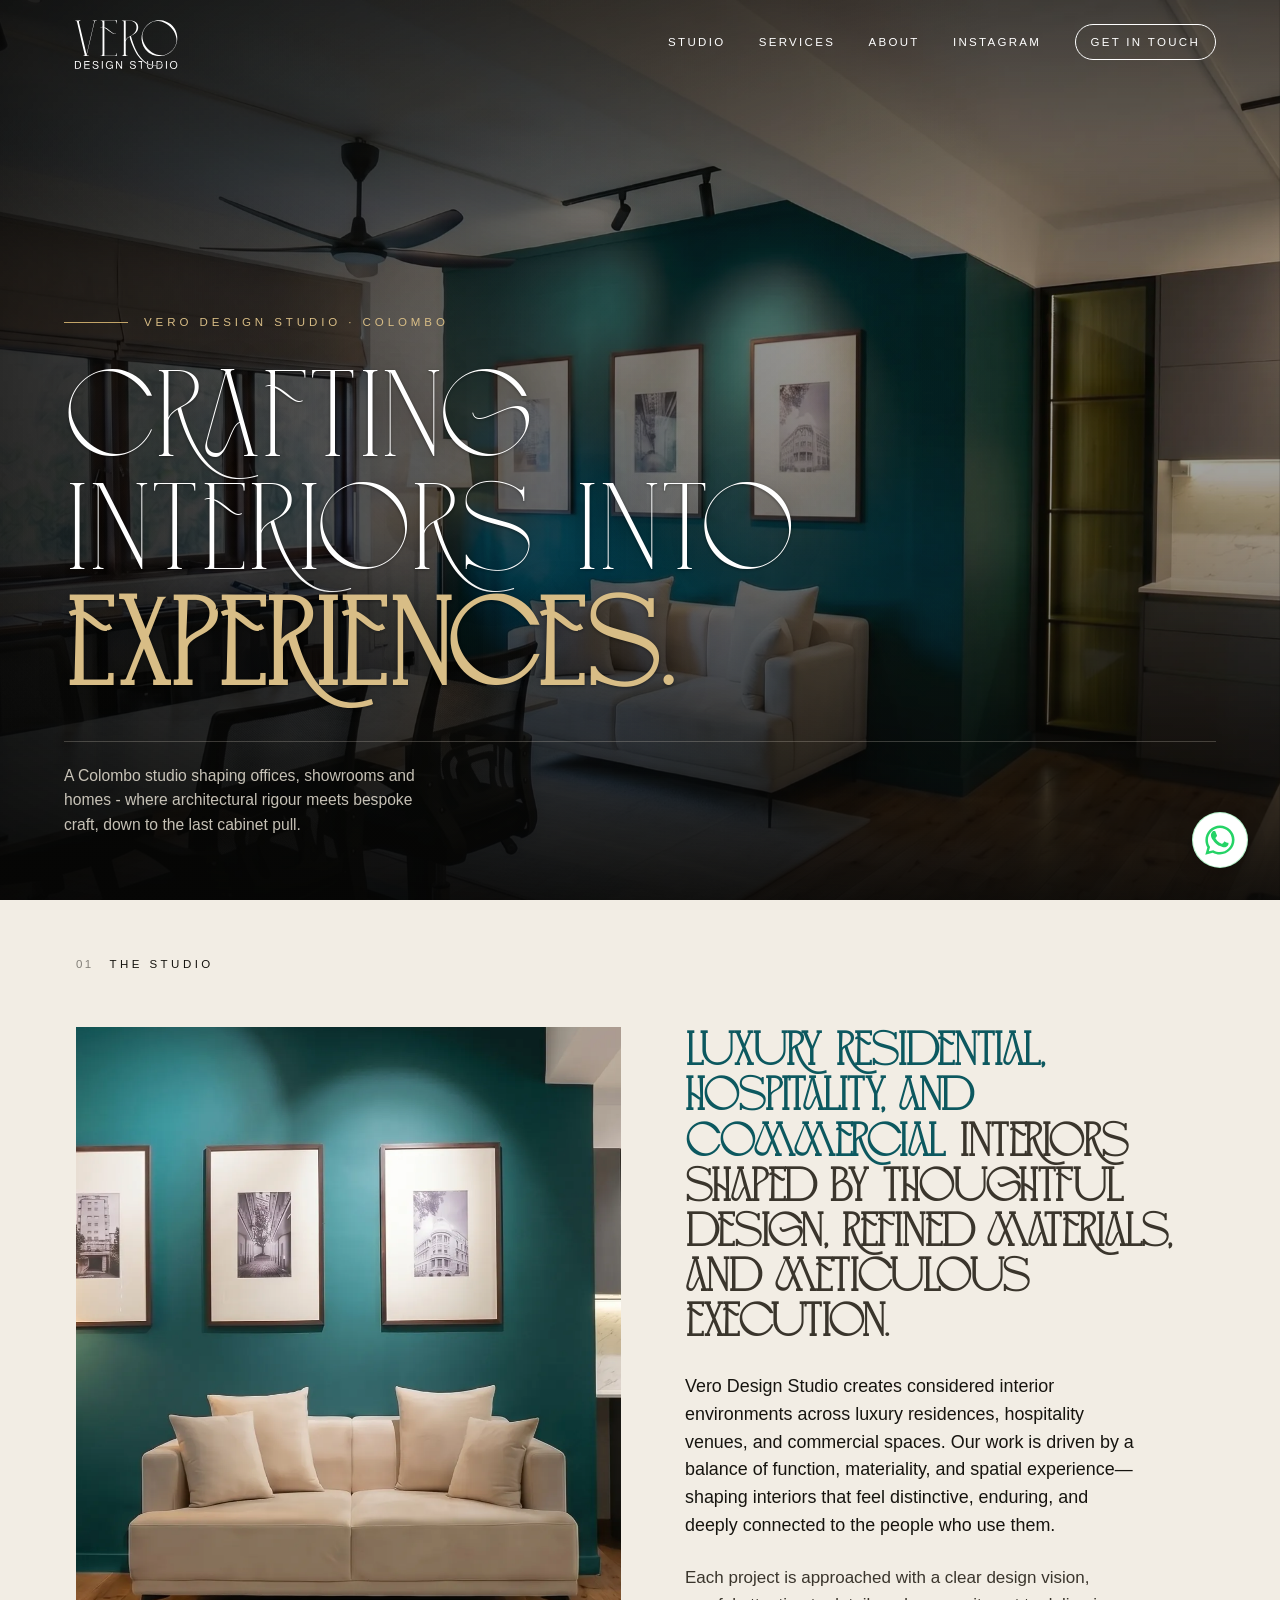
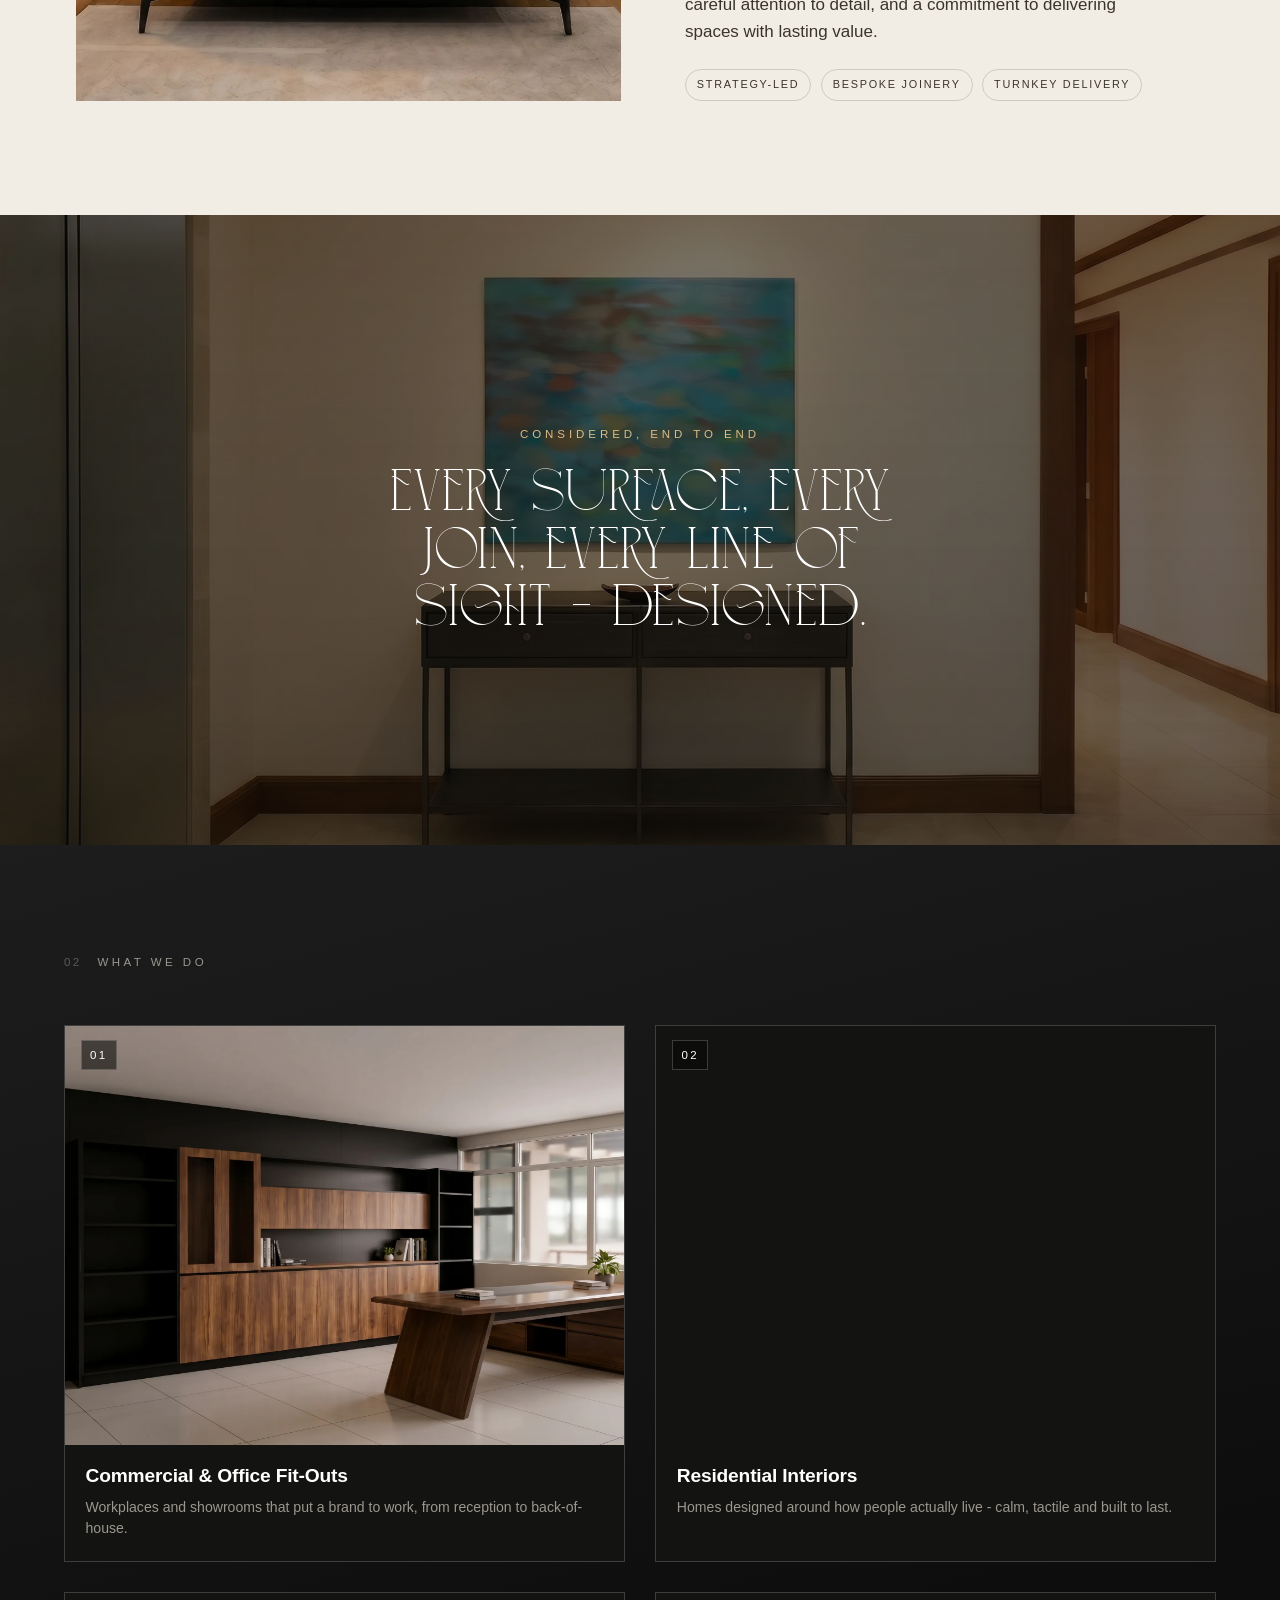
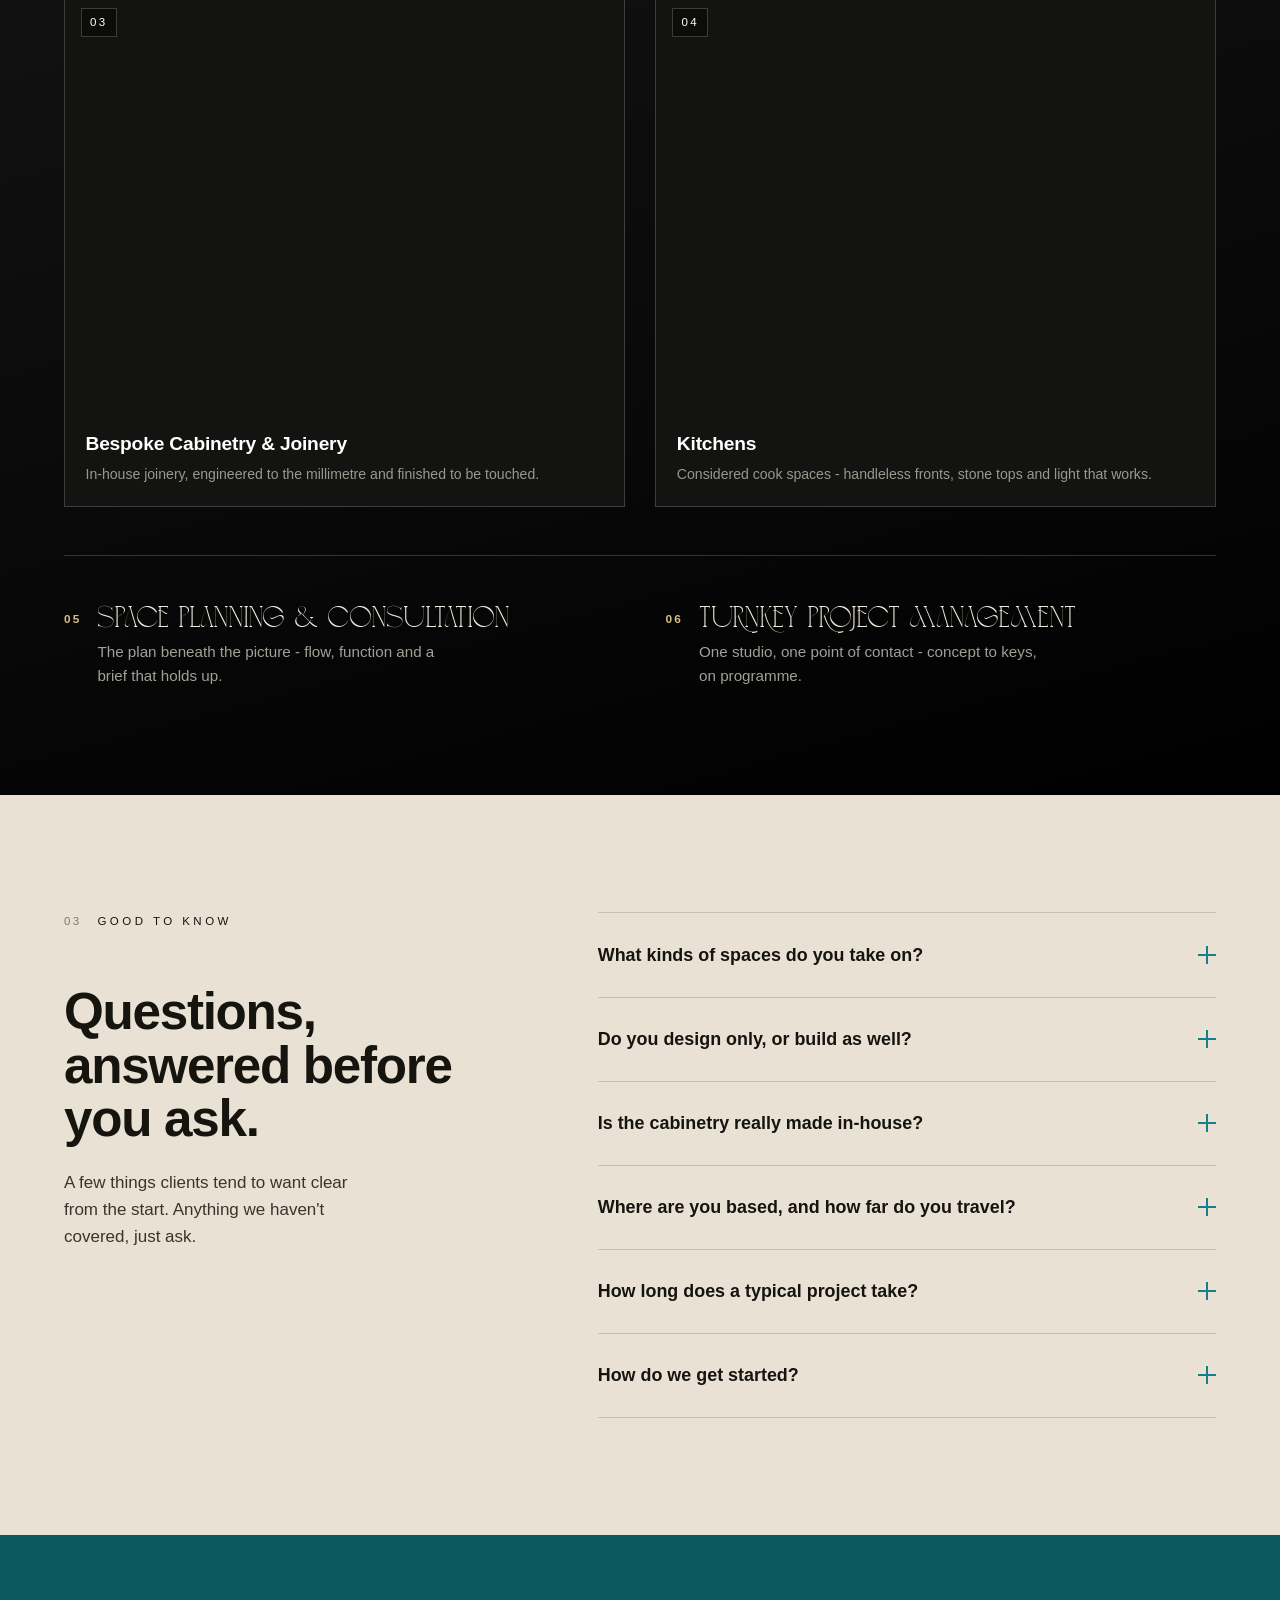
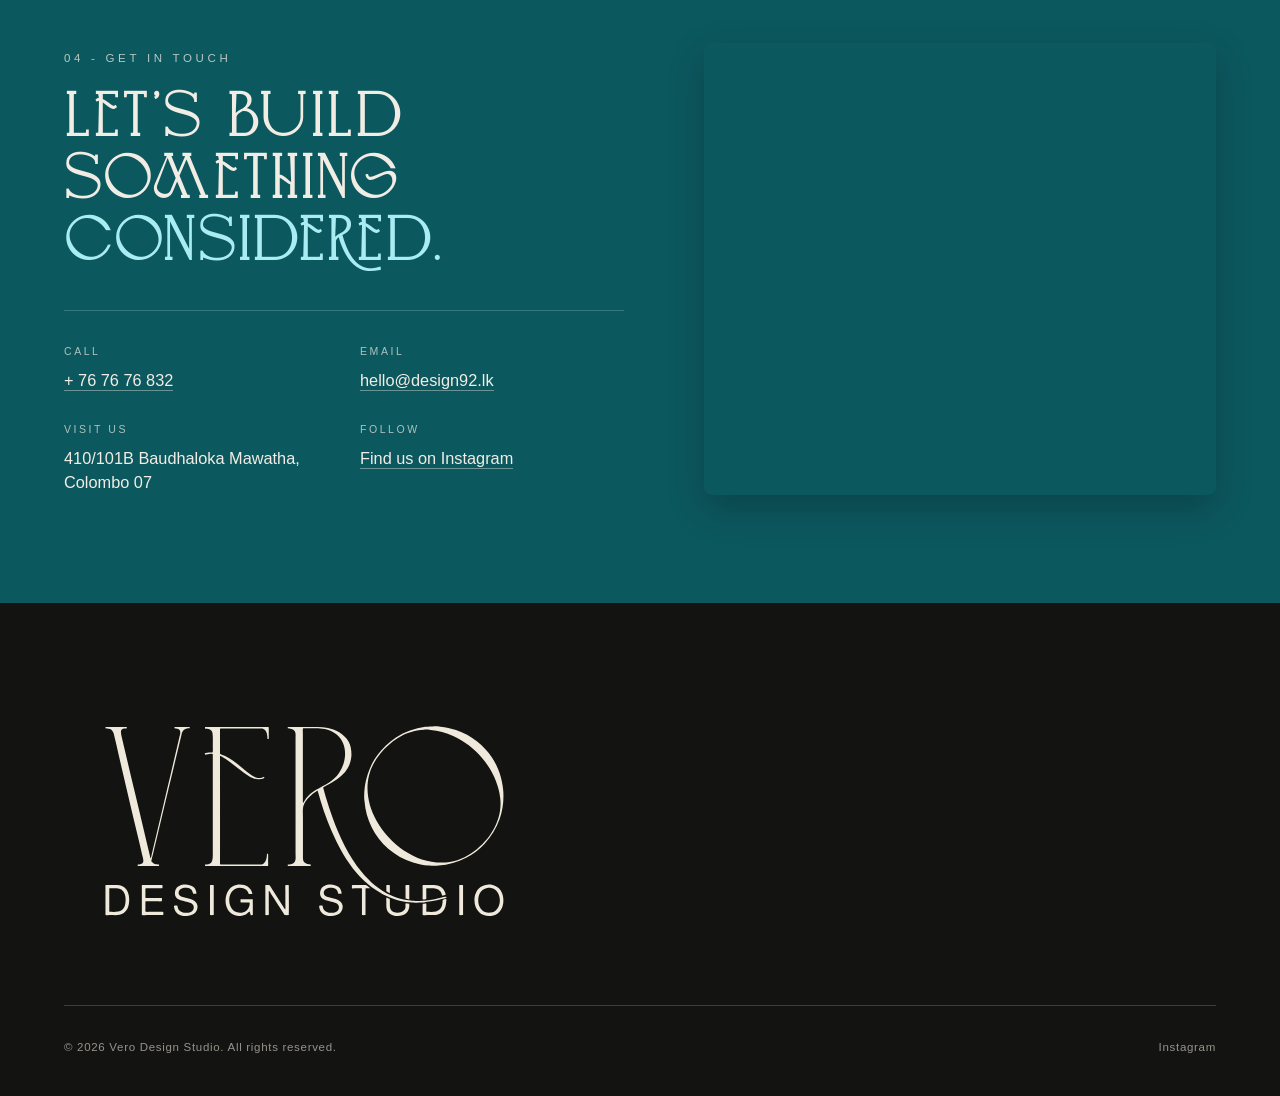
==== index.html @ 92e776d4 "meta title update" ====
<!DOCTYPE html>
<html lang="en">
<head>
<meta charset="UTF-8">
<meta name="viewport" content="width=device-width, initial-scale=1.0">
<title>VERO Design Studio - Interior Designers, Colombo</title>
<!--====================================Analytics tags============================================================= -->
<!-- Google tag (gtag.js) -->
<script async src="https://www.googletagmanager.com/gtag/js?id=G-ZH3P79ZSG1"></script>
<script>
  window.dataLayer = window.dataLayer || [];
  function gtag(){dataLayer.push(arguments);}
  gtag('js', new Date());

  gtag('config', 'G-ZH3P79ZSG1');
</script>
<!--MS Clarity-->
<script type="text/javascript">
    (function(c,l,a,r,i,t,y){
        c[a]=c[a]||function(){(c[a].q=c[a].q||[]).push(arguments)};
        t=l.createElement(r);t.async=1;t.src="https://www.clarity.ms/tag/"+i;
        y=l.getElementsByTagName(r)[0];y.parentNode.insertBefore(t,y);
    })(window, document, "clarity", "script", "x55ze39j1m");
</script>
<!--================================================Analytics tags end==================================================-->
<meta name="description" content="VERO Design Studio is a premium interior designer in colombo. Bespoke cabinetry, office fit-outs and turnkey interiors.">
<link rel="icon" type="image/svg+xml" href="favicon.svg">
<link rel="icon" type="image/png" sizes="32x32" href="favicon-32.png">
<link rel="apple-touch-icon" href="apple-touch-icon.png">
<link rel="preload" href="fonts/SimpleSerenitySerif.ttf" as="font" type="font/ttf" crossorigin>
<link rel="preload" href="fonts/SimpleSerenityScript.ttf" as="font" type="font/ttf" crossorigin>
<link rel="preload" href="assets/img/hero.webp?v=2" as="image" fetchpriority="high">
<link rel="stylesheet" href="styles.css?v=19">
</head>
<body>

<!-- ===================== NAV ===================== -->
<header class="nav" id="nav">
  <a class="nav__brand" href="#top" aria-label="VERO Design Studio">
    <span class="brand-logo"></span>
  </a>
  <nav class="nav__links">
    <a href="#philosophy">Studio</a>
    <a href="#services">Services</a>
    <a href="about.html">About</a>
    <a class="nav__inst" href="https://www.instagram.com/vero.projects/" target="_blank" rel="noopener">Instagram</a>
    <a class="nav__cta" href="#contact">Get in Touch</a>
  </nav>
  <button class="nav__menu-btn" id="menuBtn" aria-label="Open menu" aria-expanded="false" aria-controls="mobileMenu">
    <span class="nav__menu-bars"><span></span><span></span></span>
  </button>
</header>

<!-- ===================== MOBILE MENU ===================== -->
<div class="mobile-menu" id="mobileMenu" aria-hidden="true">
  <nav class="mobile-menu__links">
    <a href="#philosophy" data-mm=""><span class="i">01</span>Studio</a>
    <a href="#services" data-mm=""><span class="i">02</span>Services</a>
    <a href="about.html" data-mm=""><span class="i">03</span>About</a>
    <a href="#contact" data-mm=""><span class="i">04</span>Contact</a>
  </nav>
  <div class="mobile-menu__foot">
    <a class="mobile-menu__cta" href="#contact" data-mm="">Get in Touch <span aria-hidden="true">↗</span></a>
    <a class="mobile-menu__inst" href="https://www.instagram.com/vero.projects/" target="_blank" rel="noopener">Find us on Instagram</a>
  </div>
</div>

<!-- ===================== HERO ===================== -->
<section class="hero" id="top" data-screen-label="Hero">
  <div class="hero__media">
    <img fetchpriority="high" src="assets/img/hero.webp?v=2" alt="VERO designed commercial office with teal accent wall, lounge seating, meeting table and bespoke joinery" id="heroImg">
  </div>
  <div class="hero__overlay"></div>
  <div class="hero__inner">
    <div class="hero__eyebrow" data-reveal>
      <span class="line"></span>
      <span>Vero Design Studio · Colombo</span>
    </div>
    <h1 class="hero__title" data-reveal style="--d:.08s">Crafting interiors into <span class="accent" style="font-weight: 900; line-height: 1.1">experiences.</span></h1>
    <div class="hero__foot">
      <p data-reveal style="--d:.18s">A Colombo studio shaping offices, showrooms and homes - where architectural rigour meets bespoke craft, down to the last cabinet pull.</p>
      <div class="hero__cue" data-reveal style="--d:.28s">
        <span class="chev"></span>
        <span>Scroll to explore</span>
      </div>
    </div>
  </div>
</section>

<!-- ===================== PHILOSOPHY ===================== -->
<section class="section philosophy" id="philosophy" data-screen-label="Philosophy" style="padding: 55px 76px 114px">
  <div class="section-head" data-reveal>
    <span class="num">01</span>
    <span class="label">The Studio</span>
  </div>
  <div class="philosophy__grid">
    <div class="philosophy__media" data-reveal>
      <img loading="lazy" decoding="async" src="assets/img/lounge-teal.webp?v=2" alt="Teal accent lounge with framed art and bespoke cabinetry" data-parallax="0.12">
    </div>
    <div class="philosophy__text">
      <p class="philosophy__statement" data-reveal style="font-family: &quot;Serenity Serif&quot;; font-weight: 900; text-align: left; letter-spacing: -1.1px; line-height: 1.1; margin: 0 0 0.4rem">
        <span class="accent">Luxury residential, hospitality, and commercial</span> interiors shaped by thoughtful design, refined materials, and meticulous execution.
      </p>
      <p class="lead" data-reveal>Vero Design Studio creates considered interior environments across luxury residences, hospitality venues, and commercial spaces. Our work is driven by a balance of function, materiality, and spatial experience—shaping interiors that feel distinctive, enduring, and deeply connected to the people who use them.</p>
      <p data-reveal style="--d:.1s">Each project is approached with a clear design vision, careful attention to detail, and a commitment to delivering spaces with lasting value.</p>
      <div class="tags" data-reveal style="--d:.2s">
        <span>Strategy-led</span>
        <span>Bespoke joinery</span>
        <span>Turnkey delivery</span>
      </div>
    </div>
  </div>
</section>

<!-- ===================== INTERSTITIAL ===================== -->
<section class="interstitial" data-screen-label="Interstitial">
  <div class="interstitial__media">
    <img loading="lazy" decoding="async" src="assets/img/hallway-art.webp?v=2" alt="Refined hallway with console table and abstract teal artwork" data-parallax="0.18">
  </div>
  <div class="interstitial__inner">
    <span class="interstitial__kicker" data-reveal>Considered, end to end</span>
    <p class="big" data-reveal style="--d:.1s">Every surface, every join, every line of sight - designed.</p>
  </div>
</section>

<!-- ===================== SERVICES ===================== -->
<section class="services" id="services" data-screen-label="Services">
  <div class="section">
    <div class="section-head" data-reveal>
      <span class="num">02</span>
      <span class="label">What We Do</span>
    </div>
    <div class="services__grid" id="svcList">
      <a class="svc" data-reveal>
        <span class="svc__media"><img loading="lazy" decoding="async" src="assets/img/office-fitout.webp" alt="Bespoke walnut office fit-out with black accent wall, joinery and timber desk"><span class="svc__num">01</span></span>
        <span class="svc__body">
          <span class="svc__title">Commercial &amp; Office Fit-Outs</span>
          <span class="svc__desc">Workplaces and showrooms that put a brand to work, from reception to back-of-house.</span>
        </span>
      </a>
      <a class="svc" data-reveal style="--d:.06s">
        <span class="svc__media"><img loading="lazy" decoding="async" src="assets/img/hero-office.webp" alt="Residential interior designed by VERO"><span class="svc__num">02</span></span>
        <span class="svc__body">
          <span class="svc__title">Residential Interiors</span>
          <span class="svc__desc">Homes designed around how people actually live - calm, tactile and built to last.</span>
        </span>
      </a>
      <a class="svc" data-reveal style="--d:.12s">
        <span class="svc__media"><img loading="lazy" decoding="async" src="assets/img/joinery-shelving.webp" alt="Built-in shelving and space planning detail"><span class="svc__num">03</span></span>
        <span class="svc__body">
          <span class="svc__title">Bespoke Cabinetry &amp; Joinery</span>
          <span class="svc__desc">In-house joinery, engineered to the millimetre and finished to be touched.</span>
        </span>
      </a>
      <a class="svc" data-reveal>
        <span class="svc__media"><img loading="lazy" decoding="async" src="assets/img/kitchen-grey.webp" alt="Modern kitchen with waterfall island and warm lighting"><span class="svc__num">04</span></span>
        <span class="svc__body">
          <span class="svc__title">Kitchens</span>
          <span class="svc__desc">Considered cook spaces - handleless fronts, stone tops and light that works.</span>
        </span>
      </a>
    </div>
    <div class="services__more" data-reveal>
      <div class="svc-text">
        <span class="svc-text__num">05</span>
        <div class="svc-text__body">
          <span class="svc-text__title">Space Planning &amp; Consultation</span>
          <span class="svc-text__desc">The plan beneath the picture - flow, function and a brief that holds up.</span>
        </div>
      </div>
      <div class="svc-text">
        <span class="svc-text__num">06</span>
        <div class="svc-text__body">
          <span class="svc-text__title">Turnkey Project Management</span>
          <span class="svc-text__desc">One studio, one point of contact - concept to keys, on programme.</span>
        </div>
      </div>
    </div>
  </div>
</section>


<!-- ===================== FAQ ===================== -->
<section class="faq" id="faq" data-screen-label="FAQ">
  <div class="section">
    <div class="faq__grid">
      <div class="faq__head">
        <div class="section-head" data-reveal>
          <span class="num">03</span>
          <span class="label">Good to Know</span>
        </div>
        <h2 class="faq__title" data-reveal>Questions, answered before you ask.</h2>
        <p class="faq__intro" data-reveal style="--d:.1s">A few things clients tend to want clear from the start. Anything we haven't covered, just ask.</p>
      </div>
      <div class="faq__list" data-reveal style="--d:.1s">
        <details class="faq__item">
          <summary class="faq__q">What kinds of spaces do you take on?<span class="faq__icon" aria-hidden="true"></span></summary>
          <div class="faq__a"><p>Luxury residences, hospitality venues and commercial interiors - from full home fit-outs and apartments to offices, showrooms and restaurants. If it's a considered interior, we'd love to hear about it.</p></div>
        </details>
        <details class="faq__item">
          <summary class="faq__q">Do you design only, or build as well?<span class="faq__icon" aria-hidden="true"></span></summary>
          <div class="faq__a"><p>Both. We take projects from concept and space planning through to turnkey delivery on site - including bespoke joinery made in our own workshop - so the finished space matches the drawings exactly.</p></div>
        </details>
        <details class="faq__item">
          <summary class="faq__q">Is the cabinetry really made in-house?<span class="faq__icon" aria-hidden="true"></span></summary>
          <div class="faq__a"><p>Yes. Our cabinetry and built-in joinery are engineered and finished in-house, which lets us control quality to the millimetre and keep the detailing true to the design.</p></div>
        </details>
        <details class="faq__item">
          <summary class="faq__q">Where are you based, and how far do you travel?<span class="faq__icon" aria-hidden="true"></span></summary>
          <div class="faq__a"><p>We're based in Colombo and work on projects across Sri Lanka. For the right project we're happy to discuss work further afield - just ask.</p></div>
        </details>
        <details class="faq__item">
          <summary class="faq__q">How long does a typical project take?<span class="faq__icon" aria-hidden="true"></span></summary>
          <div class="faq__a"><p>It depends on scope, but most fit-outs run a few months from brief to handover. We'll give you a realistic programme up front and keep you updated at every stage.</p></div>
        </details>
        <details class="faq__item">
          <summary class="faq__q">How do we get started?<span class="faq__icon" aria-hidden="true"></span></summary>
          <div class="faq__a"><p>Reach out via the contact details below or message us on WhatsApp. We'll arrange an initial conversation to understand your space, your brief and how we can help.</p></div>
        </details>
      </div>
    </div>
  </div>
</section>

<!-- ===================== CONTACT ===================== -->
<section class="contact" id="contact" data-screen-label="Contact">
  <div class="section">
    <div class="contact__grid">
      <div class="contact__left">
        <span class="eyebrow" data-reveal>04 - Get in Touch</span>
        <h2 class="contact__title" data-reveal style="font-family: &quot;Serenity Serif&quot;; letter-spacing: 4.2px; line-height: 1.15">Let's build something <span class="accent">considered.</span></h2>
        <div class="contact__details" data-reveal style="--d:.1s">
          <div class="detail">
            <div class="k">Call</div>
            <div class="v"><a href="tel:+76767632">+ 76 76 76 832</a></div>
          </div>
          <div class="detail">
            <div class="k">Email</div>
            <div class="v"><a href="mailto:hello@design92.lk">hello@design92.lk</a></div>
          </div>
          <div class="detail">
            <div class="k">Visit Us</div>
            <div class="v">410/101B Baudhaloka Mawatha,<br>Colombo 07</div>
          </div>
          <div class="detail">
            <div class="k">Follow</div>
            <div class="v"><a href="https://www.instagram.com/vero.projects/" target="_blank" rel="noopener">Find us on Instagram</a></div>
          </div>
        </div>
      </div>
      <div class="contact__map" data-reveal style="--d:.15s">
        <iframe title="Vero Design Studio location on Google Maps" src="https://www.google.com/maps/embed?pb=!1m18!1m12!1m3!1d3960.891600469288!2d79.8759633!3d6.903564800000001!2m3!1f0!2f0!3f0!3m2!1i1024!2i768!4f13.1!3m3!1m2!1s0x3ae25bfbf1e2e7bf%3A0x87864e59ec0806f4!2sVero%20Design%20Studio!5e0!3m2!1sen!2slk!4v1780853585169!5m2!1sen!2slk" loading="lazy" allowfullscreen referrerpolicy="no-referrer-when-downgrade"></iframe>
      </div>
    </div>
  </div>
</section>

<!-- ===================== FOOTER ===================== -->
<footer class="footer" data-screen-label="Footer">
  <div class="footer__inner">
    <div class="footer__top">
      <div class="footer__brand">
        <span class="brand-logo" role="img" aria-label="VERO Design Studio"></span>
      </div>
    </div>
    <div class="footer__bottom">
      <span>&copy; 2026 Vero Design Studio. All rights reserved.</span>
      <div class="footer__links">
        <a href="https://www.instagram.com/vero.projects/" target="_blank" rel="noopener">Instagram</a>
      </div>
    </div>
  </div>
</footer>

<!-- WhatsApp contact bubble -->
<a class="wa-bubble" href="https://wa.me/94767676832" target="_blank" rel="noopener" aria-label="Chat with us on WhatsApp">
  <svg viewBox="0 0 32 32" width="30" height="30" aria-hidden="true" fill="currentColor"><path d="M16 .4C7.4.4.4 7.4.4 16c0 2.8.7 5.5 2.1 7.9L.3 31.6l7.9-2.1c2.3 1.3 4.9 1.9 7.6 1.9h.1c8.6 0 15.6-7 15.6-15.6C31.6 7.4 24.6.4 16 .4zm0 28.5c-2.4 0-4.7-.6-6.7-1.8l-.5-.3-4.7 1.2 1.3-4.6-.3-.5c-1.3-2.1-2-4.5-2-7C3.3 9 9 3.3 16 3.3S28.7 9 28.7 16 23 28.9 16 28.9zm8.5-9.6c-.5-.2-2.8-1.4-3.2-1.5-.4-.2-.8-.2-1.1.2-.3.5-1.2 1.5-1.5 1.8-.3.3-.6.3-1 .1-.5-.2-2-.7-3.8-2.3-1.4-1.2-2.3-2.8-2.6-3.3-.3-.5 0-.7.2-1 .2-.2.5-.6.7-.8.2-.3.3-.5.5-.8.2-.3.1-.6 0-.8-.1-.2-1.1-2.6-1.5-3.6-.4-.9-.8-.8-1.1-.8h-1c-.3 0-.8.1-1.2.6-.4.5-1.6 1.5-1.6 3.8s1.6 4.4 1.9 4.7c.2.3 3.2 4.9 7.8 6.9 1.1.5 1.9.8 2.6 1 1.1.3 2.1.3 2.9.2.9-.1 2.8-1.1 3.2-2.3.4-1.1.4-2.1.3-2.3-.1-.2-.4-.3-.9-.5z"/></svg>
</a>
<script src="script.js?v=2"></script>
</body>
</html>
---- styles.css ----
/* ============================================================
   VERO DESIGN STUDIO — styles
   ============================================================ */

@font-face {
  font-family: 'Serenity Serif';
  src: url('fonts/SimpleSerenitySerif.ttf') format('truetype');
  font-weight: 400;
  font-display: block;
}
@font-face {
  font-family: 'Serenity Script';
  src: url('fonts/SimpleSerenityScript.ttf') format('truetype');
  font-weight: 400;
  font-display: block;
}

:root {
  --canvas: #f2ede4;
  --canvas-2: #e8e1d4;
  --ink: #16140f;
  --ink-soft: #3a352c;
  --charcoal: #131311;
  --teal: #0c585f;
  --teal-deep: #0a464c;
  --teal-bright: #15808b;
  --cream: #efe9dc;
  --black: #0c0c0b;
  --black-2: #131311;
  --brass: #c2a468;
  --brass-soft: #d8bd86;
  --line: rgba(22, 20, 15, 0.16);
  --line-light: rgba(255, 255, 255, 0.18);

  --display: 'Serenity Serif', 'Times New Roman', serif;
  --script: 'Serenity Script', cursive;
  --sans: 'Helvetica Neue', Helvetica, Arial, sans-serif;

  --pad-x: clamp(1.5rem, 5vw, 6rem);
  --maxw: 1680px;
  --ease: cubic-bezier(0.22, 1, 0.36, 1);
}

* { margin: 0; padding: 0; box-sizing: border-box; }

html { scroll-behavior: smooth; -webkit-font-smoothing: antialiased; }

body {
  font-family: var(--sans);
  background: var(--canvas);
  color: var(--ink);
  font-size: 17px;
  line-height: 1.6;
  overflow-x: hidden;
}

img { display: block; max-width: 100%; }

/* ---------- Shared type helpers ---------- */
.eyebrow {
  font-family: var(--sans);
  font-size: 0.72rem;
  letter-spacing: 0.32em;
  text-transform: uppercase;
  font-weight: 500;
}
.script-accent {
  font-family: var(--script);
  text-transform: none;
  letter-spacing: 0;
}
.display {
  font-family: var(--display);
  font-weight: 400;
  line-height: 0.95;
  letter-spacing: 0.01em;
}

/* ============================================================
   NAV
   ============================================================ */
.nav {
  position: fixed;
  top: 0; left: 0; right: 0;
  z-index: 100;
  display: flex;
  align-items: center;
  justify-content: space-between;
  padding: clamp(0.275rem, 0.5vw, 0.45rem) var(--pad-x);
  color: #fff;
  transition: background 0.45s var(--ease), color 0.45s var(--ease), padding 0.45s var(--ease), backdrop-filter 0.45s var(--ease), box-shadow 0.45s var(--ease);
}
.nav.scrolled {
  background: rgba(242, 237, 228, 0.72);
  -webkit-backdrop-filter: blur(16px) saturate(120%);
  backdrop-filter: blur(16px) saturate(120%);
  color: var(--ink);
  padding-top: 0.25rem;
  padding-bottom: 0.25rem;
  border-bottom: 1px solid var(--line);
  box-shadow: 0 8px 30px rgba(12, 12, 11, 0.06);
}
.nav__brand {
  display: flex;
  flex-direction: column;
  line-height: 1;
  text-decoration: none;
  color: inherit;
}
/* image logo — masked so it takes the surrounding text colour (white over hero, ink when scrolled, cream in footer) */
.brand-logo {
  display: block;
  background-color: currentColor;
  -webkit-mask: url("assets/vero-logo.svg") center / contain no-repeat;
          mask: url("assets/vero-logo.svg") center / contain no-repeat;
}
.nav__brand .brand-logo {
  height: clamp(55px, 5.8vw, 71.5px);
  aspect-ratio: 1474 / 848;
}
.footer__brand .brand-logo {
  width: clamp(240px, 40vw, 480px);
  aspect-ratio: 1474 / 848;
}
.nav__brand .mark {
  font-family: var(--display);
  font-size: clamp(1.5rem, 2.4vw, 2.1rem);
  letter-spacing: 0.14em;
}
.nav__brand .sub {
  font-family: var(--sans);
  font-size: 0.6rem;
  letter-spacing: 0.2em;
  text-transform: uppercase;
  margin-top: 0.42em;
  opacity: 0.85;
  text-align: justify;
  text-align-last: justify;
}
.nav__links {
  display: flex;
  align-items: center;
  gap: clamp(1.4rem, 2.6vw, 2.8rem);
}
.nav__links a {
  color: inherit;
  text-decoration: none;
  font-size: 0.72rem;
  letter-spacing: 0.2em;
  text-transform: uppercase;
  position: relative;
  padding: 0.3em 0;
}
.nav__links a:not(.nav__cta)::after {
  content: '';
  position: absolute;
  left: 0; bottom: 0;
  width: 100%; height: 1px;
  background: currentColor;
  transform: scaleX(0);
  transform-origin: left;
  transition: transform 0.4s var(--ease);
}
.nav__links a:not(.nav__cta):hover::after { transform: scaleX(1); }
.nav__cta {
  border: 1px solid currentColor;
  padding: 0.7em 1.3em !important;
  border-radius: 999px;
  transition: background 0.4s var(--ease), color 0.4s var(--ease);
}
.nav.scrolled .nav__cta:hover { background: var(--ink); color: var(--canvas); }
.nav:not(.scrolled) .nav__cta:hover { background: #fff; color: var(--ink); }
.nav__menu-btn {
  display: none;
  position: relative;
  width: 46px;
  height: 46px;
  margin: -6px -8px -6px 0;
  background: none;
  border: 0;
  cursor: pointer;
  color: inherit;
  align-items: center;
  justify-content: center;
}
.nav__menu-bars {
  position: relative;
  display: block;
  width: 26px;
  height: 14px;
}
.nav__menu-bars span {
  position: absolute;
  left: 0;
  width: 100%;
  height: 1.5px;
  background: currentColor;
  transition: transform 0.4s var(--ease), opacity 0.3s var(--ease);
}
.nav__menu-bars span:nth-child(1) { top: 0; }
.nav__menu-bars span:nth-child(2) { bottom: 0; }
body.menu-open .nav__menu-bars span:nth-child(1) { transform: translateY(6.25px) rotate(45deg); }
body.menu-open .nav__menu-bars span:nth-child(2) { transform: translateY(-6.25px) rotate(-45deg); }

/* ============================================================
   MOBILE MENU
   ============================================================ */
.mobile-menu {
  position: fixed;
  inset: 0;
  z-index: 95;
  background: var(--black);
  color: var(--cream);
  display: flex;
  flex-direction: column;
  justify-content: center;
  padding: clamp(5rem, 16vh, 8rem) var(--pad-x) clamp(2rem, 6vh, 4rem);
  opacity: 0;
  visibility: hidden;
  transform: translateY(-12px);
  transition: opacity 0.5s var(--ease), transform 0.5s var(--ease), visibility 0s linear 0.5s;
}
body.menu-open .mobile-menu {
  opacity: 1;
  visibility: visible;
  transform: none;
  transition: opacity 0.55s var(--ease), transform 0.55s var(--ease);
}
.mobile-menu__links {
  display: flex;
  flex-direction: column;
}
.mobile-menu__links a {
  display: flex;
  align-items: baseline;
  gap: 1rem;
  padding: 0.55em 0;
  text-decoration: none;
  color: #fff;
  font-family: var(--display);
  font-size: clamp(2.4rem, 12vw, 3.6rem);
  line-height: 1.05;
  letter-spacing: 0.01em;
  border-bottom: 1px solid rgba(239,233,220,0.12);
  opacity: 0;
  transform: translateY(18px);
}
body.menu-open .mobile-menu__links a {
  animation: mmIn 0.6s var(--ease) forwards;
}
body.menu-open .mobile-menu__links a:nth-child(1) { animation-delay: 0.10s; }
body.menu-open .mobile-menu__links a:nth-child(2) { animation-delay: 0.17s; }
body.menu-open .mobile-menu__links a:nth-child(3) { animation-delay: 0.24s; }
body.menu-open .mobile-menu__links a:nth-child(4) { animation-delay: 0.31s; }
@keyframes mmIn {
  to { opacity: 1; transform: none; }
}
.mobile-menu__links a .i {
  font-family: var(--sans);
  font-size: 0.72rem;
  letter-spacing: 0.2em;
  color: var(--brass-soft);
  font-weight: 600;
}
.mobile-menu__foot {
  margin-top: clamp(2.4rem, 6vh, 4rem);
  display: flex;
  flex-direction: column;
  gap: 1.4rem;
  opacity: 0;
  transform: translateY(18px);
}
body.menu-open .mobile-menu__foot {
  animation: mmIn 0.6s var(--ease) 0.38s forwards;
}
.mobile-menu__cta {
  display: inline-flex;
  align-items: center;
  justify-content: center;
  gap: 0.6rem;
  text-decoration: none;
  color: var(--black);
  background: var(--brass-soft);
  font-size: 0.78rem;
  letter-spacing: 0.22em;
  text-transform: uppercase;
  padding: 1.15em 1.4em;
  border-radius: 999px;
  font-weight: 600;
}
.mobile-menu__inst {
  color: rgba(239,233,220,0.7);
  text-decoration: none;
  font-size: 0.74rem;
  letter-spacing: 0.18em;
  text-transform: uppercase;
  text-align: center;
}

/* ============================================================
   HERO
   ============================================================ */
.hero {
  position: relative;
  min-height: 100svh;
  display: flex;
  align-items: flex-end;
  overflow: hidden;
  background: var(--black);
}
.hero__media {
  position: absolute;
  inset: 0;
  z-index: 0;
  overflow: hidden;
}
.hero__media img {
  width: 100%;
  height: 116%;
  object-fit: cover;
  object-position: center 58%;
  will-change: transform;
  transform: scale(1.06);
  animation: heroZoom 16s ease-out forwards;
}
@keyframes heroZoom {
  from { transform: scale(1.16); }
  to { transform: scale(1.0); }
}
.hero__overlay {
  position: absolute;
  inset: 0;
  z-index: 1;
  pointer-events: none;
  background:
    linear-gradient(180deg, rgba(8,8,7,0.62) 0%, rgba(8,8,7,0.30) 30%, rgba(8,8,7,0.40) 60%, rgba(6,6,5,0.92) 100%),
    linear-gradient(90deg, rgba(6,6,5,0.78) 0%, rgba(6,6,5,0.32) 46%, rgba(6,6,5,0) 78%);
}
.hero__inner {
  position: relative;
  z-index: 2;
  width: 100%;
  max-width: var(--maxw);
  margin: 0 auto;
  padding: 0 var(--pad-x) clamp(3rem, 7vh, 6rem);
  color: var(--cream);
  text-align: left;
}
.hero__eyebrow {
  display: flex;
  align-items: center;
  justify-content: flex-start;
  gap: 1rem;
  margin-bottom: clamp(1.4rem, 3vh, 2.2rem);
  font-size: 0.72rem;
  letter-spacing: 0.34em;
  text-transform: uppercase;
  color: var(--brass-soft);
}
.hero__eyebrow .line {
  width: clamp(36px, 5vw, 76px);
  height: 1px;
  background: var(--brass);
}
.hero__title {
  font-family: var(--display);
  font-weight: 400;
  font-size: clamp(3.3rem, 8.4vw, 8.4rem);
  line-height: 1.06;
  letter-spacing: 0.005em;
  max-width: 16ch;
  margin-left: 0;
  text-wrap: balance;
  color: #fff;
  text-shadow: 0 2px 30px rgba(4,4,3,0.5), 0 1px 3px rgba(4,4,3,0.4);
}
.hero__title .accent { color: var(--brass-soft); }
.hero__foot {
  display: flex;
  flex-wrap: wrap;
  align-items: flex-end;
  justify-content: space-between;
  gap: 1.5rem;
  margin-top: clamp(2rem, 4vh, 3.4rem);
  border-top: 1px solid rgba(239,233,220,0.22);
  padding-top: 1.4rem;
}
.hero__foot p {
  max-width: 42ch;
  margin-left: 0;
  font-size: 0.98rem;
  color: rgba(239,233,220,0.82);
  line-height: 1.55;
}
.hero__cue {
  display: flex;
  align-items: center;
  gap: 0.8rem;
  font-size: 0.64rem;
  letter-spacing: 0.3em;
  text-transform: uppercase;
  color: rgba(239,233,220,0.7);
  white-space: nowrap;
}
.hero__cue .chev {
  width: 13px; height: 13px;
  border-right: 1px solid var(--brass);
  border-bottom: 1px solid var(--brass);
  transform: rotate(45deg);
  animation: chevPulse 1.8s var(--ease) infinite;
}
@keyframes chevPulse {
  0%, 100% { opacity: 0.35; transform: translateY(0) rotate(45deg); }
  50% { opacity: 1; transform: translateY(5px) rotate(45deg); }
}

/* ============================================================
   SECTION SHELL
   ============================================================ */
.section {
  max-width: var(--maxw);
  margin: 0 auto;
  padding: clamp(5rem, 13vh, 11rem) var(--pad-x);
}
.section-head {
  display: flex;
  align-items: baseline;
  gap: 1rem;
  margin-bottom: clamp(2.5rem, 6vh, 4.5rem);
}
.section-head .num {
  font-family: var(--sans);
  font-size: 0.72rem;
  letter-spacing: 0.2em;
  opacity: 0.5;
}
.section-head .label {
  font-size: 0.72rem;
  letter-spacing: 0.3em;
  text-transform: uppercase;
}

/* ---------- PHILOSOPHY ---------- */
.philosophy { position: relative; }
.philosophy__statement {
  font-family: var(--display);
  font-weight: 400;
  font-size: clamp(1.9rem, 3.2vw, 3.3rem);
  line-height: 1.08;
  letter-spacing: 0.01em;
  max-width: 22ch;
  text-wrap: balance;
  margin-bottom: clamp(3rem, 7vh, 5.5rem);
}
.philosophy__statement .accent {
  color: var(--teal);
}
.philosophy__grid {
  display: grid;
  grid-template-columns: 1.05fr 1fr;
  gap: clamp(2rem, 5vw, 5rem);
  align-items: stretch;
}
.philosophy__media {
  position: relative;
  overflow: hidden;
  aspect-ratio: 4 / 3;
  width: 100%;
  min-width: 0;
  background: var(--canvas-2);
}
.philosophy__media img {
  position: absolute;
  top: -6%;
  left: 0;
  width: 100%;
  height: 112%;
  object-fit: cover;
  will-change: transform;
}
.philosophy__text {
  display: flex;
  flex-direction: column;
  gap: 1.5rem;
}
.philosophy__text .lead {
  font-size: clamp(1.05rem, 1.4vw, 1.3rem);
  line-height: 1.55;
  color: var(--ink);
}
.philosophy__text p {
  color: var(--ink-soft);
  max-width: 46ch;
}
/* keep the tags pinned to the bottom so they meet the image bottom at any width */
.philosophy__text .tags { margin-top: auto; }
.tags {
  display: flex;
  flex-wrap: wrap;
  gap: 0.6rem;
  margin-top: 0.8rem;
}
.tags span {
  font-size: 0.68rem;
  letter-spacing: 0.16em;
  text-transform: uppercase;
  border: 1px solid var(--line);
  padding: 0.55em 1em;
  border-radius: 999px;
  color: var(--ink-soft);
}

/* ============================================================
   INTERSTITIAL PARALLAX
   ============================================================ */
.interstitial {
  position: relative;
  height: clamp(56vh, 70vh, 760px);
  overflow: hidden;
  display: flex;
  align-items: center;
  justify-content: center;
  background: var(--black);
}
.interstitial__media {
  position: absolute;
  inset: -12% 0;
  z-index: 0;
}
.interstitial__media img {
  width: 100%;
  height: 100%;
  object-fit: cover;
  will-change: transform;
}
.interstitial::after {
  content: '';
  position: absolute;
  inset: 0;
  z-index: 1;
  background: linear-gradient(180deg, rgba(8,8,7,0.55), rgba(8,8,7,0.62));
}
.interstitial__inner {
  position: relative;
  z-index: 2;
  text-align: center;
  color: #fff;
  padding: 0 var(--pad-x);
  max-width: 1100px;
}
.interstitial__kicker {
  display: block;
  font-size: 0.72rem;
  letter-spacing: 0.34em;
  text-transform: uppercase;
  color: var(--brass-soft);
  margin-bottom: 1.2rem;
}
.interstitial__inner .big {
  font-family: var(--display);
  font-weight: 400;
  font-size: clamp(1.7rem, 4vw, 3.6rem);
  line-height: 1.12;
  letter-spacing: 0.01em;
  text-wrap: balance;
  max-width: 20ch;
  margin: 0 auto;
}

/* ============================================================
   SERVICES (dark) — image grid
   ============================================================ */
.services {
  color: var(--cream);
  position: relative;
  background: linear-gradient(165deg, #1d1d1d 0%, #000 100%);
}
.services .section { padding-top: clamp(5rem, 12vh, 9rem); padding-bottom: clamp(5rem, 12vh, 9rem); }
.services .section-head .num,
.services .section-head .label { color: rgba(239,233,220,0.6); }
.services__grid {
  display: grid;
  grid-template-columns: repeat(2, 1fr);
  gap: clamp(1.4rem, 2.4vw, 2.4rem);
}
/* text-only services listed below the image grid */
.services__more {
  display: grid;
  grid-template-columns: repeat(2, 1fr);
  gap: clamp(1.6rem, 4vw, 3.5rem);
  margin-top: clamp(1.8rem, 4vw, 3rem);
  padding-top: clamp(1.8rem, 4vw, 3rem);
  border-top: 1px solid var(--line-light);
}
.svc-text { display: flex; gap: 1rem; }
.svc-text__num {
  font-size: 0.74rem;
  letter-spacing: 0.18em;
  color: var(--brass-soft);
  padding-top: 0.45em;
  font-weight: 600;
}
.svc-text__title {
  display: block;
  font-family: var(--display);
  font-size: clamp(1.25rem, 2vw, 1.7rem);
  line-height: 1.1;
  color: var(--cream);
  margin-bottom: 0.5rem;
}
.svc-text__desc {
  display: block;
  font-size: 0.95rem;
  line-height: 1.55;
  color: rgba(239, 233, 220, 0.68);
  max-width: 42ch;
}
@media (max-width: 720px) {
  .services__more { grid-template-columns: 1fr; gap: 1.6rem; }
}
.svc {
  display: flex;
  flex-direction: column;
  text-decoration: none;
  color: inherit;
  border: 1px solid var(--line-light);
  background: var(--black-2);
  overflow: hidden;
}
.svc__media {
  position: relative;
  aspect-ratio: 4 / 3;
  overflow: hidden;
}
.svc__media img {
  width: 100%;
  height: 100%;
  object-fit: cover;
  transform: scale(1.01);
  transition: transform 0.9s var(--ease);
}
.svc:hover .svc__media img { transform: scale(1.07); }
.svc__media .svc__num {
  position: absolute;
  top: 0.9rem;
  left: 1rem;
  font-size: 0.72rem;
  letter-spacing: 0.2em;
  color: #fff;
  background: rgba(8,8,7,0.55);
  backdrop-filter: blur(2px);
  padding: 0.4em 0.7em;
  border: 1px solid rgba(255,255,255,0.2);
}
.svc__body {
  display: flex;
  flex-direction: column;
  gap: 0.6rem;
  padding: clamp(1.2rem, 1.6vw, 1.7rem);
  flex: 1;
}
.svc__title {
  font-family: var(--sans);
  font-weight: 600;
  font-size: clamp(1.1rem, 1.5vw, 1.42rem);
  line-height: 1.12;
  letter-spacing: -0.01em;
  color: #fff;
}
.svc__desc {
  font-size: 0.88rem;
  color: rgba(239,233,220,0.62);
  line-height: 1.55;
}
.svc__more {
  margin-top: auto;
  padding-top: 1rem;
  font-size: 0.66rem;
  letter-spacing: 0.22em;
  text-transform: uppercase;
  color: var(--brass-soft);
  display: inline-flex;
  align-items: center;
  gap: 0.5rem;
  opacity: 0.85;
  transition: gap 0.4s var(--ease);
}
.svc:hover .svc__more { gap: 0.9rem; }

/* ============================================================
   PROCESS
   ============================================================ */
.process { background: var(--canvas); }
.process__grid {
  display: grid;
  grid-template-columns: 0.8fr 1.2fr;
  gap: clamp(2rem, 5vw, 5rem);
  align-items: start;
}
.process__intro { position: sticky; top: 18vh; }
.process__intro h2 {
  font-family: var(--sans);
  font-weight: 600;
  font-size: clamp(1.7rem, 3vw, 2.7rem);
  line-height: 1.1;
  letter-spacing: -0.02em;
  text-wrap: balance;
  margin: 0.6rem 0 1.4rem;
}
.process__intro p { color: var(--ink-soft); max-width: 34ch; }
.process__steps { display: flex; flex-direction: column; }
.step {
  display: grid;
  grid-template-columns: auto 1fr;
  gap: clamp(1.2rem, 3vw, 2.6rem);
  padding: clamp(1.6rem, 4vh, 2.6rem) 0;
  border-top: 1px solid var(--line);
}
.step:last-child { border-bottom: 1px solid var(--line); }
.step__num {
  font-family: var(--sans);
  font-weight: 600;
  font-size: clamp(1.3rem, 2vw, 1.7rem);
  color: var(--teal);
  line-height: 1.1;
  letter-spacing: 0.02em;
}
.step__body h3 {
  font-family: var(--sans);
  font-weight: 600;
  font-size: 1.18rem;
  letter-spacing: 0.01em;
  margin-bottom: 0.5rem;
}
.step__body p { color: var(--ink-soft); max-width: 48ch; }

/* ============================================================
   CONTACT (teal)
   ============================================================ */
.contact {
  background: var(--teal);
  color: #f2ede4;
}
.contact .section { padding-top: clamp(5rem, 12vh, 9rem); padding-bottom: clamp(5rem, 12vh, 9rem); }
.contact__grid {
  display: grid;
  grid-template-columns: 1.1fr 1fr;
  gap: clamp(2.5rem, 6vw, 6rem);
  align-items: stretch;
}
.contact__map {
  height: clamp(340px, 100%, 520px);
  min-height: 340px;
  border-radius: 8px;
  overflow: hidden;
  box-shadow: 0 14px 36px rgba(0, 0, 0, 0.22);
}
.contact__map iframe {
  width: 100%;
  height: 100%;
  min-height: 340px;
  border: 0;
  display: block;
}
.contact__left .eyebrow { color: rgba(242,237,228,0.75); }
.contact__title {
  font-family: var(--sans);
  font-weight: 600;
  font-size: clamp(2rem, 4.2vw, 3.8rem);
  line-height: 1.04;
  letter-spacing: -0.025em;
  text-wrap: balance;
  margin: 1rem 0 2.4rem;
  max-width: 16ch;
}
.contact__title .accent {
  color: #a9ecf2;
}
.contact__details {
  display: grid;
  grid-template-columns: repeat(2, minmax(0,1fr));
  gap: 1.8rem 2rem;
  border-top: 1px solid var(--line-light);
  padding-top: 2rem;
  max-width: 560px;
}
.detail .k {
  font-size: 0.66rem;
  letter-spacing: 0.24em;
  text-transform: uppercase;
  opacity: 0.7;
  margin-bottom: 0.5rem;
}
.detail .v { font-size: 1.02rem; line-height: 1.5; }
.detail a { color: inherit; text-decoration: none; border-bottom: 1px solid rgba(242,237,228,0.4); padding-bottom: 1px; }
.detail a:hover { border-color: #fff; }

/* form */
.form { display: flex; flex-direction: column; gap: 1.8rem; }
.field { position: relative; }
.field label {
  font-size: 0.66rem;
  letter-spacing: 0.22em;
  text-transform: uppercase;
  opacity: 0.7;
  display: block;
  margin-bottom: 0.7rem;
}
.field input,
.field textarea {
  width: 100%;
  background: transparent;
  border: none;
  border-bottom: 1px solid rgba(242,237,228,0.4);
  color: #fff;
  font-family: var(--sans);
  font-size: 1.05rem;
  padding: 0.6rem 0;
  transition: border-color 0.4s var(--ease);
}
.field input:focus,
.field textarea:focus { outline: none; border-color: #fff; }
.field textarea { resize: vertical; min-height: 70px; }
.form__submit {
  align-self: flex-start;
  margin-top: 0.5rem;
  background: var(--cream);
  color: var(--teal-deep);
  border: none;
  font-family: var(--sans);
  font-size: 0.74rem;
  letter-spacing: 0.22em;
  text-transform: uppercase;
  padding: 1.1em 2.4em;
  border-radius: 999px;
  cursor: pointer;
  transition: transform 0.4s var(--ease), background 0.4s var(--ease);
}
.form__submit:hover { transform: translateY(-2px); background: #fff; }
.form__note { font-size: 0.8rem; opacity: 0.7; }

/* ============================================================
   FOOTER
   ============================================================ */
.footer {
  background: var(--charcoal);
  color: var(--cream);
  padding: clamp(3.5rem, 8vh, 6rem) var(--pad-x) 2.5rem;
}
.footer__inner { max-width: var(--maxw); margin: 0 auto; }
.footer__top {
  display: flex;
  flex-wrap: wrap;
  justify-content: space-between;
  align-items: flex-end;
  gap: 2rem;
  padding-bottom: clamp(2.5rem, 6vh, 4rem);
  border-bottom: 1px solid var(--line-light);
}
.footer__brand .mark {
  font-family: var(--display);
  font-size: clamp(3.5rem, 12vw, 11rem);
  letter-spacing: 0.08em;
  line-height: 0.9;
  text-transform: uppercase;
}
.footer__brand .sub {
  font-size: clamp(0.95rem, 1.7vw, 1.5rem);
  letter-spacing: 0.3em;
  text-transform: uppercase;
  opacity: 0.7;
  margin-top: 1rem;
  padding-left: 0.3em;
}
.footer__cta a {
  color: inherit;
  text-decoration: none;
  font-family: var(--sans);
  font-weight: 600;
  font-size: clamp(1.1rem, 1.8vw, 1.5rem);
  letter-spacing: -0.01em;
  display: inline-flex;
  align-items: center;
  gap: 0.6rem;
  border-bottom: 1px solid transparent;
  transition: border-color 0.4s var(--ease);
}
.footer__cta a:hover { border-color: var(--cream); }
.footer__bottom {
  display: flex;
  flex-wrap: wrap;
  justify-content: space-between;
  gap: 1rem;
  margin-top: 2rem;
  font-size: 0.72rem;
  letter-spacing: 0.06em;
  color: rgba(239,233,220,0.6);
}
.footer__links { display: flex; gap: 1.8rem; flex-wrap: wrap; }
.footer__links a { color: inherit; text-decoration: none; }
.footer__links a:hover { color: #fff; }

/* ============================================================
   REVEAL ANIMATIONS
   ============================================================ */
[data-reveal] {
  opacity: 0;
  transform: translateY(34px);
  transition: opacity 1s var(--ease), transform 1s var(--ease);
  transition-delay: var(--d, 0s);
}
[data-reveal].in { opacity: 1; transform: none; }

[data-reveal-line] { overflow: hidden; }
[data-reveal-line] > * {
  display: block;
  transform: translateY(105%);
  transition: transform 0.95s var(--ease);
  transition-delay: var(--d, 0s);
}
[data-reveal-line].in > * { transform: none; }

@media (prefers-reduced-motion: reduce) {
  * { animation: none !important; }
  [data-reveal], [data-reveal-line] > * { opacity: 1 !important; transform: none !important; }
  html { scroll-behavior: auto; }
}

/* ============================================================
   RESPONSIVE
   ============================================================ */
@media (max-width: 1000px) {
  .philosophy__grid { grid-template-columns: 1fr; gap: 2.5rem; }
  .process__grid { grid-template-columns: 1fr; }
  .process__intro { position: static; }
  .contact__grid { grid-template-columns: 1fr; }
  .services__grid { grid-template-columns: repeat(2, 1fr); }
}

/* ---- Tablet / mobile nav: switch to hamburger ---- */
@media (max-width: 820px) {
  .nav__links { display: none; }
  .nav__menu-btn { display: inline-flex; }
  /* keep the bars readable before scroll over the dark hero */
  .nav:not(.scrolled) { color: #fff; }
}

@media (max-width: 720px) {
  :root { --pad-x: 22px; }
  body { font-size: 16px; }

  /* lock horizontal scroll from any wide direct-edits */
  html, body { overflow-x: hidden; }

  /* ---- Hero ---- */
  .hero { align-items: flex-end; }
  .hero__media img { object-position: center 50%; }
  .hero__inner { padding-bottom: clamp(2.4rem, 9vh, 4rem); }
  .hero__title {
    font-size: clamp(3rem, 15vw, 5rem) !important;
    line-height: 1.08 !important;
    max-width: 14ch;
  }
  .hero__foot { flex-direction: column; align-items: flex-end; gap: 1.5rem; }
  .hero__foot p { font-size: 0.92rem; max-width: 100%; }
  .hero__cue { display: none; }

  /* ---- Section rhythm ---- */
  .section { padding-left: var(--pad-x) !important; padding-right: var(--pad-x) !important; }
  .philosophy.section { padding: clamp(3.2rem,11vw,4.5rem) var(--pad-x) clamp(3.6rem,13vw,5rem) !important; }

  /* neutralize the wide inline direct-edit on the statement */
  .philosophy__statement {
    width: auto !important;
    max-width: 100% !important;
    margin: 0 0 2rem 0 !important;
    font-size: clamp(1.7rem, 7.4vw, 2.4rem) !important;
    letter-spacing: -0.01em !important;
    line-height: 1.12 !important;
  }

  /* ---- Services single column ---- */
  .services__grid { grid-template-columns: 1fr; gap: 1.1rem; }
  .svc__media { aspect-ratio: 16 / 10; }

  /* ---- Process ---- */
  .process__steps { gap: 1.6rem; }
  .step { gap: 1rem; }

  /* ---- Contact ---- */
  .contact__details { grid-template-columns: 1fr 1fr; }
  .form__submit { width: 100%; }

  /* ---- Footer ---- */
  .footer__top { flex-direction: column; align-items: flex-start; gap: 1.6rem; }
  .footer__bottom { flex-direction: column; align-items: flex-start; }

  /* generous tap targets */
  .nav__cta, .form__submit, .mobile-menu__cta { min-height: 48px; }
  input, textarea { font-size: 16px; } /* prevents iOS zoom-on-focus */
}

@media (max-width: 420px) {
  .contact__details { grid-template-columns: 1fr; }
  .hero__eyebrow span:last-child { font-size: 0.62rem; }
}

/* ============================================================
   ABOUT PAGE
   ============================================================ */
.about-hero {
  position: relative;
  min-height: 78svh;
  display: flex;
  align-items: flex-end;
  overflow: hidden;
  background: var(--black);
}
.about-hero__media { position: absolute; inset: 0; z-index: 0; overflow: hidden; }
.about-hero__media img {
  width: 100%; height: 112%;
  object-fit: cover;
  object-position: center 55%;
  transform: scale(1.05);
  animation: heroZoom 16s ease-out forwards;
}
.about-hero__overlay {
  position: absolute; inset: 0; z-index: 1; pointer-events: none;
  background:
    linear-gradient(180deg, rgba(8,8,7,0.55) 0%, rgba(8,8,7,0.30) 36%, rgba(6,6,5,0.92) 100%),
    linear-gradient(90deg, rgba(6,6,5,0.72) 0%, rgba(6,6,5,0.28) 52%, rgba(6,6,5,0) 82%);
}
.about-hero__inner {
  position: relative; z-index: 2;
  width: 100%;
  max-width: var(--maxw);
  margin: 0 auto;
  padding: 0 var(--pad-x) clamp(3rem, 7vh, 5.5rem);
  color: var(--cream);
}
.about-hero__eyebrow {
  display: flex; align-items: center; gap: 1rem;
  margin-bottom: clamp(1.2rem, 2.6vh, 1.8rem);
  font-size: 0.72rem; letter-spacing: 0.34em; text-transform: uppercase;
  color: var(--brass-soft);
}
.about-hero__eyebrow .line { width: clamp(36px,5vw,76px); height: 1px; background: var(--brass); }
.about-hero__title {
  font-family: var(--display);
  font-weight: 400;
  font-size: clamp(2rem, 5.4vw, 5rem);
  line-height: 1.04;
  letter-spacing: 0.005em;
  max-width: 20ch;
  text-wrap: balance;
  color: #fff;
  text-shadow: 0 2px 30px rgba(4,4,3,0.5);
}
.about-hero__title .accent { color: var(--brass-soft); }

.about-intro { background: var(--canvas); padding-bottom: clamp(2.5rem, 6.5vh, 5.5rem); }
.about-intro__grid {
  display: flex;
  flex-direction: column;
  align-items: center;
  text-align: center;
  max-width: 720px;
  margin: 0 auto;
}
.about-intro__label {
  color: var(--ink-soft);
  justify-content: center;
  margin-bottom: clamp(1.5rem, 4vh, 2.5rem);
}
.about-intro__body p {
  font-size: clamp(1.05rem, 1.6vw, 1.35rem);
  line-height: 1.6;
  color: var(--ink-soft);
  max-width: 60ch;
  margin-left: auto;
  margin-right: auto;
}
.about-intro__body p + p { margin-top: 1.3rem; }

.founders { background: var(--canvas); padding-top: clamp(2.5rem, 6.5vh, 5.5rem); }
.founders__grid {
  display: grid;
  grid-template-columns: repeat(2, 1fr);
  gap: clamp(1.6rem, 3vw, 2.6rem);
  margin-top: clamp(2.4rem, 5vh, 3.6rem);
}
.founder {
  background: var(--canvas-2);
  border: 1px solid var(--line);
  padding: clamp(1.4rem, 2.4vw, 2.4rem);
  display: flex;
  flex-direction: column;
}
.founder__photo {
  aspect-ratio: 1 / 1;
  overflow: hidden;
  background: var(--black);
}
.founder__photo img {
  width: 100%; height: 100%;
  object-fit: cover;
  transform: scale(1.01);
  transition: transform 1s var(--ease);
}
.founder:hover .founder__photo img { transform: scale(1.06); }
.founder__name {
  font-family: var(--sans);
  font-weight: 700;
  font-size: clamp(1.5rem, 2.4vw, 2.1rem);
  letter-spacing: -0.02em;
  line-height: 1.05;
  color: var(--ink);
  margin-top: clamp(1.4rem, 2.4vw, 1.9rem);
}
.founder__cred {
  font-size: 0.82rem;
  letter-spacing: 0.02em;
  color: var(--ink-soft);
  margin-top: 0.5rem;
}
.founder__role {
  font-size: 0.72rem;
  letter-spacing: 0.26em;
  text-transform: uppercase;
  color: var(--teal);
  font-weight: 600;
  margin-top: 0.7rem;
}
.founder__rule { width: 38px; height: 2px; background: var(--brass); margin: 1.2rem 0; }
.founder__bio {
  font-size: 0.98rem;
  line-height: 1.62;
  color: var(--ink-soft);
}

.about-cta { background: var(--black); color: var(--cream); }
.about-cta .section {
  display: flex; flex-direction: column; align-items: flex-start;
  gap: 1.6rem;
}
.about-cta__title {
  font-family: var(--display);
  font-weight: 400;
  font-size: clamp(1.9rem, 4vw, 3.6rem);
  line-height: 1.06;
  max-width: 18ch;
  color: #fff;
}
.about-cta__title .accent { color: var(--brass-soft); }
.about-cta__btn {
  display: inline-flex; align-items: center; gap: 0.7rem;
  text-decoration: none;
  color: var(--black);
  background: var(--brass-soft);
  font-size: 0.74rem; letter-spacing: 0.22em; text-transform: uppercase; font-weight: 600;
  padding: 1.1em 1.8em;
  border-radius: 999px;
  transition: transform 0.4s var(--ease);
}
.about-cta__btn:hover { transform: translateY(-2px); }

/* ---- About page: responsive ---- */
@media (max-width: 1000px) {
  .about-intro__grid { grid-template-columns: 1fr; gap: 1.4rem; }
}
@media (max-width: 720px) {
  .about-hero { min-height: 64svh; }
  .about-hero__title { font-size: clamp(2rem, 9vw, 3rem); max-width: 16ch; }
  .founders__grid { grid-template-columns: 1fr; gap: 1.3rem; }
  .about-cta__btn { min-height: 48px; }
}

/* ============================================================
   WHATSAPP CONTACT BUBBLE
   ============================================================ */
.wa-bubble {
  position: fixed;
  right: clamp(1rem, 2.5vw, 2rem);
  bottom: clamp(1rem, 2.5vw, 2rem);
  z-index: 90;
  width: 56px;
  height: 56px;
  border-radius: 50%;
  background: #fff;
  color: #25d366;
  border: 1px solid rgba(37, 211, 102, 0.35);
  display: flex;
  align-items: center;
  justify-content: center;
  box-shadow: 0 6px 20px rgba(0, 0, 0, 0.16);
  transition: transform 0.3s var(--ease), box-shadow 0.3s var(--ease), opacity 0.3s var(--ease);
}
.wa-bubble:hover { transform: scale(1.08); box-shadow: 0 10px 28px rgba(0, 0, 0, 0.32); }
.wa-bubble svg { display: block; }
/* tuck away while the mobile menu overlay is open */
body.menu-open .wa-bubble { opacity: 0; visibility: hidden; pointer-events: none; }

/* ============================================================
   FAQ — Good to Know
   ============================================================ */
.faq { background: var(--canvas-2); }
.faq__grid {
  display: grid;
  grid-template-columns: 0.85fr 1.15fr;
  gap: clamp(2.5rem, 6vw, 6rem);
  align-items: start;
}
.faq__title {
  font-family: var(--sans);
  font-weight: 600;
  font-size: clamp(2rem, 4vw, 3.4rem);
  line-height: 1.05;
  letter-spacing: -0.025em;
  margin: 1rem 0 1.4rem;
  max-width: 14ch;
  color: var(--ink);
}
.faq__intro {
  color: var(--ink-soft);
  max-width: 34ch;
  line-height: 1.6;
}
.faq__list { border-top: 1px solid var(--line); }
.faq__item { border-bottom: 1px solid var(--line); }
.faq__q {
  list-style: none;
  cursor: pointer;
  display: flex;
  align-items: center;
  justify-content: space-between;
  gap: 1.5rem;
  padding: clamp(1.1rem, 2.2vw, 1.7rem) 0;
  font-family: var(--sans);
  font-weight: 700;
  font-size: clamp(1.02rem, 1.4vw, 1.3rem);
  color: var(--ink);
  transition: color 0.3s var(--ease);
}
.faq__q::-webkit-details-marker { display: none; }
.faq__q:hover { color: var(--teal); }
.faq__icon { position: relative; width: 18px; height: 18px; flex: none; }
.faq__icon::before,
.faq__icon::after {
  content: '';
  position: absolute;
  background: var(--teal-bright);
  transition: transform 0.3s var(--ease);
}
.faq__icon::before { left: 0; top: 50%; width: 100%; height: 2px; transform: translateY(-50%); }
.faq__icon::after { top: 0; left: 50%; width: 2px; height: 100%; transform: translateX(-50%); }
.faq__item[open] .faq__icon::after { transform: translateX(-50%) scaleY(0); }
.faq__a {
  padding: 0 0 clamp(1.1rem, 2.2vw, 1.7rem);
  max-width: 62ch;
}
.faq__a p { color: var(--ink-soft); line-height: 1.65; }
.faq__item[open] .faq__a { animation: faqIn 0.4s var(--ease); }
@keyframes faqIn { from { opacity: 0; transform: translateY(-6px); } to { opacity: 1; transform: none; } }
@media (max-width: 900px) {
  .faq__grid { grid-template-columns: 1fr; gap: clamp(1.8rem, 5vw, 2.6rem); }
}
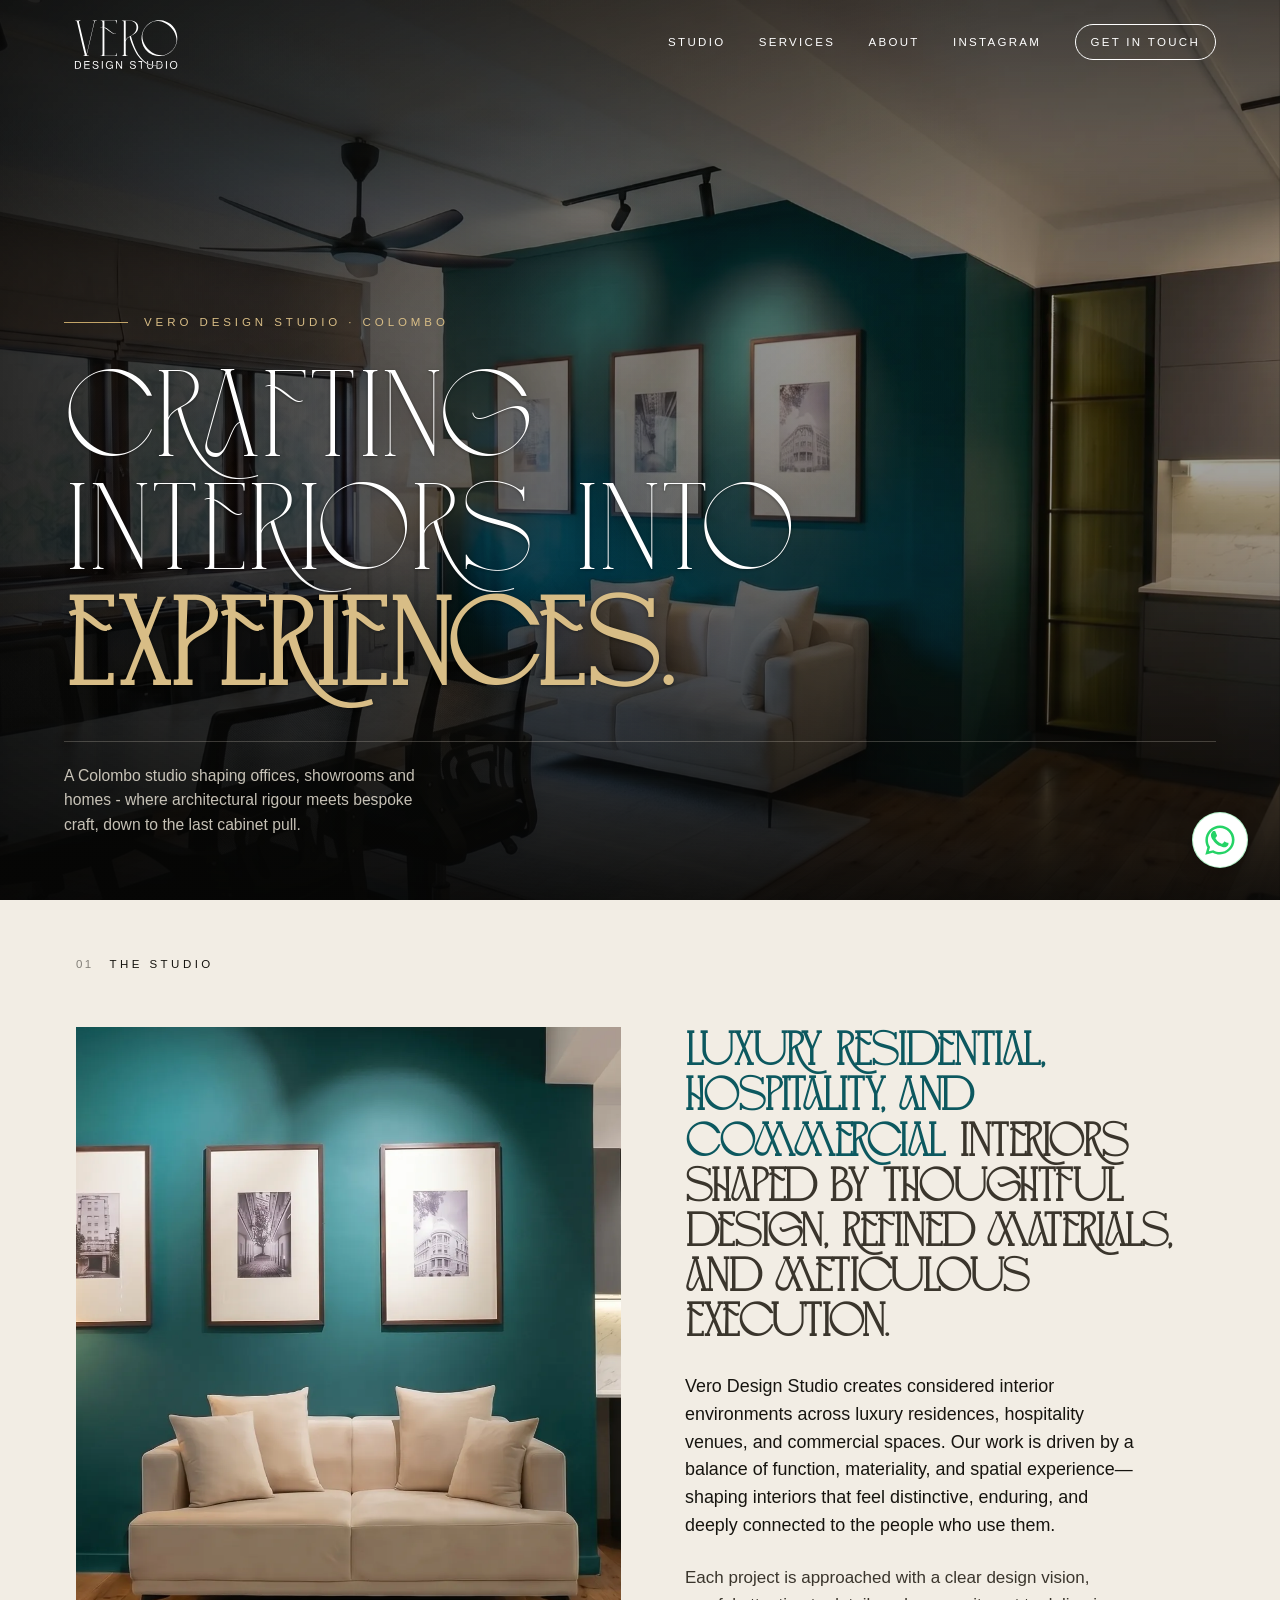
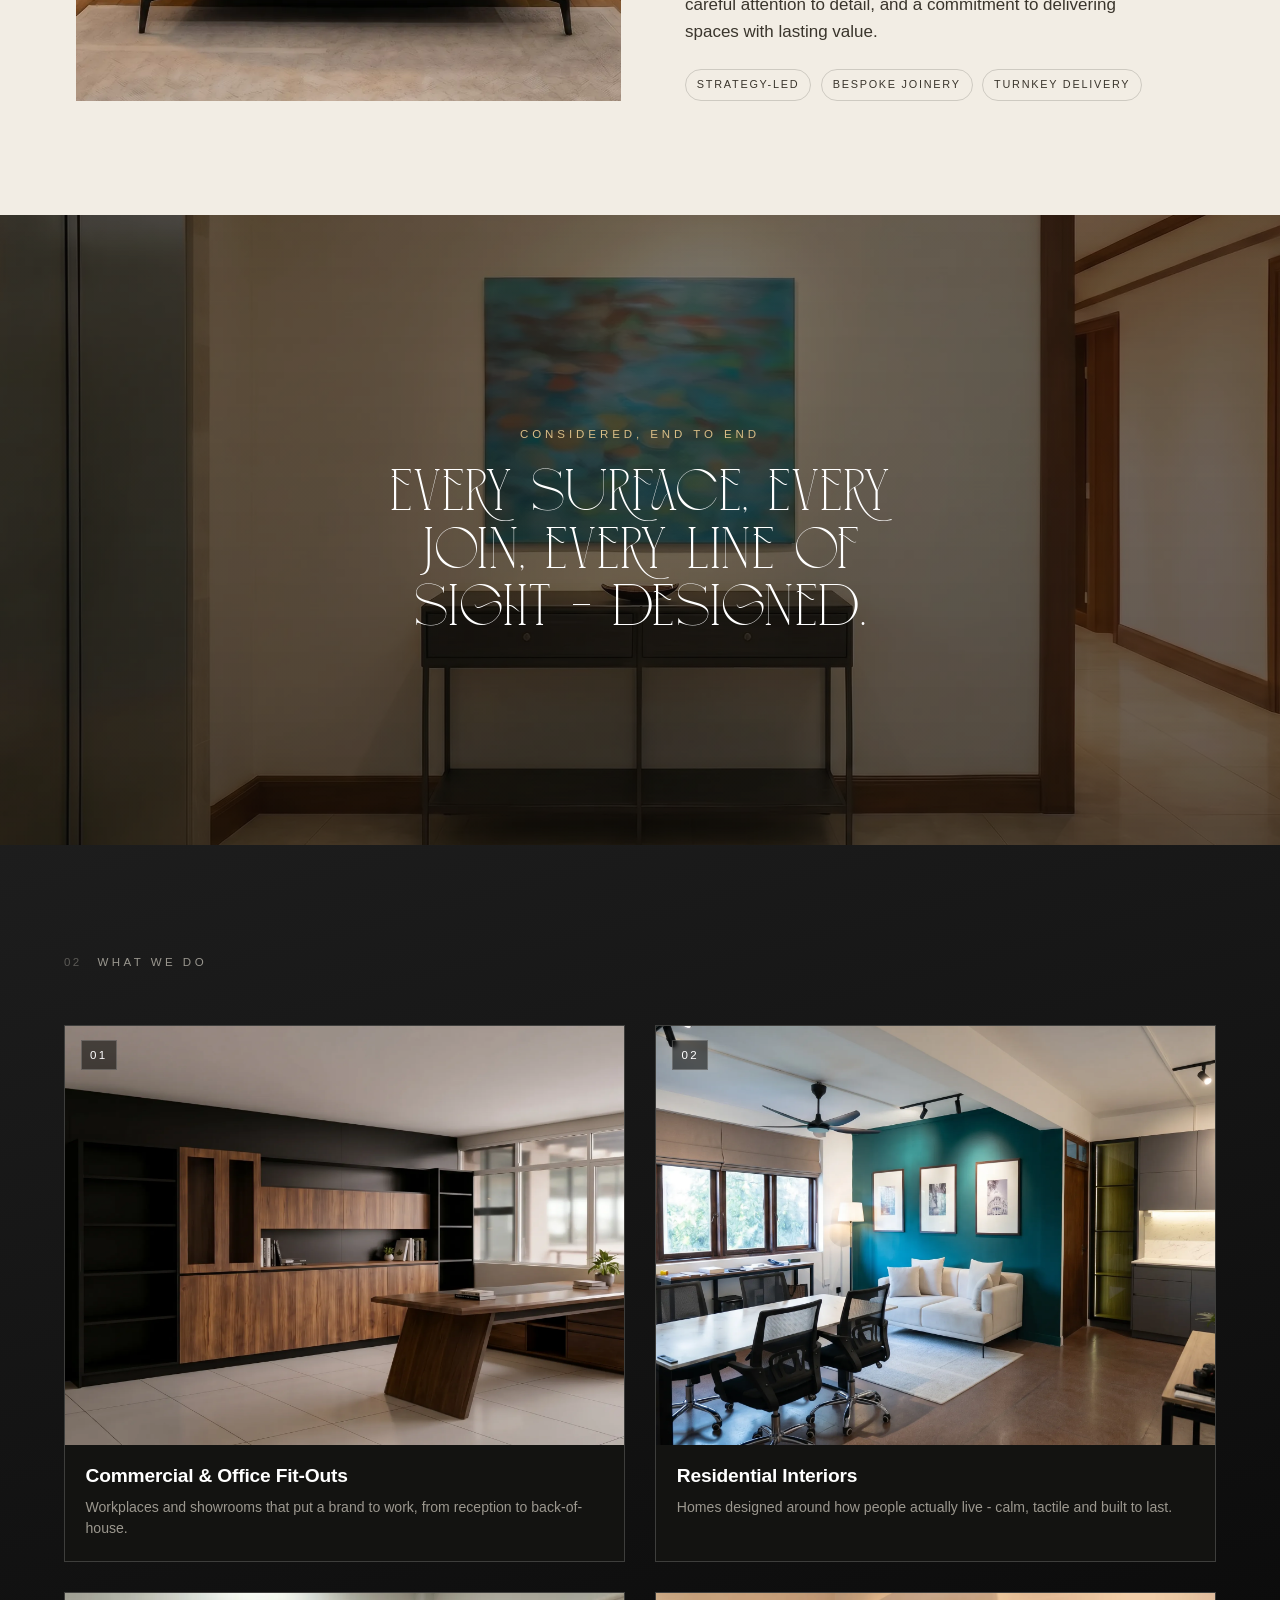
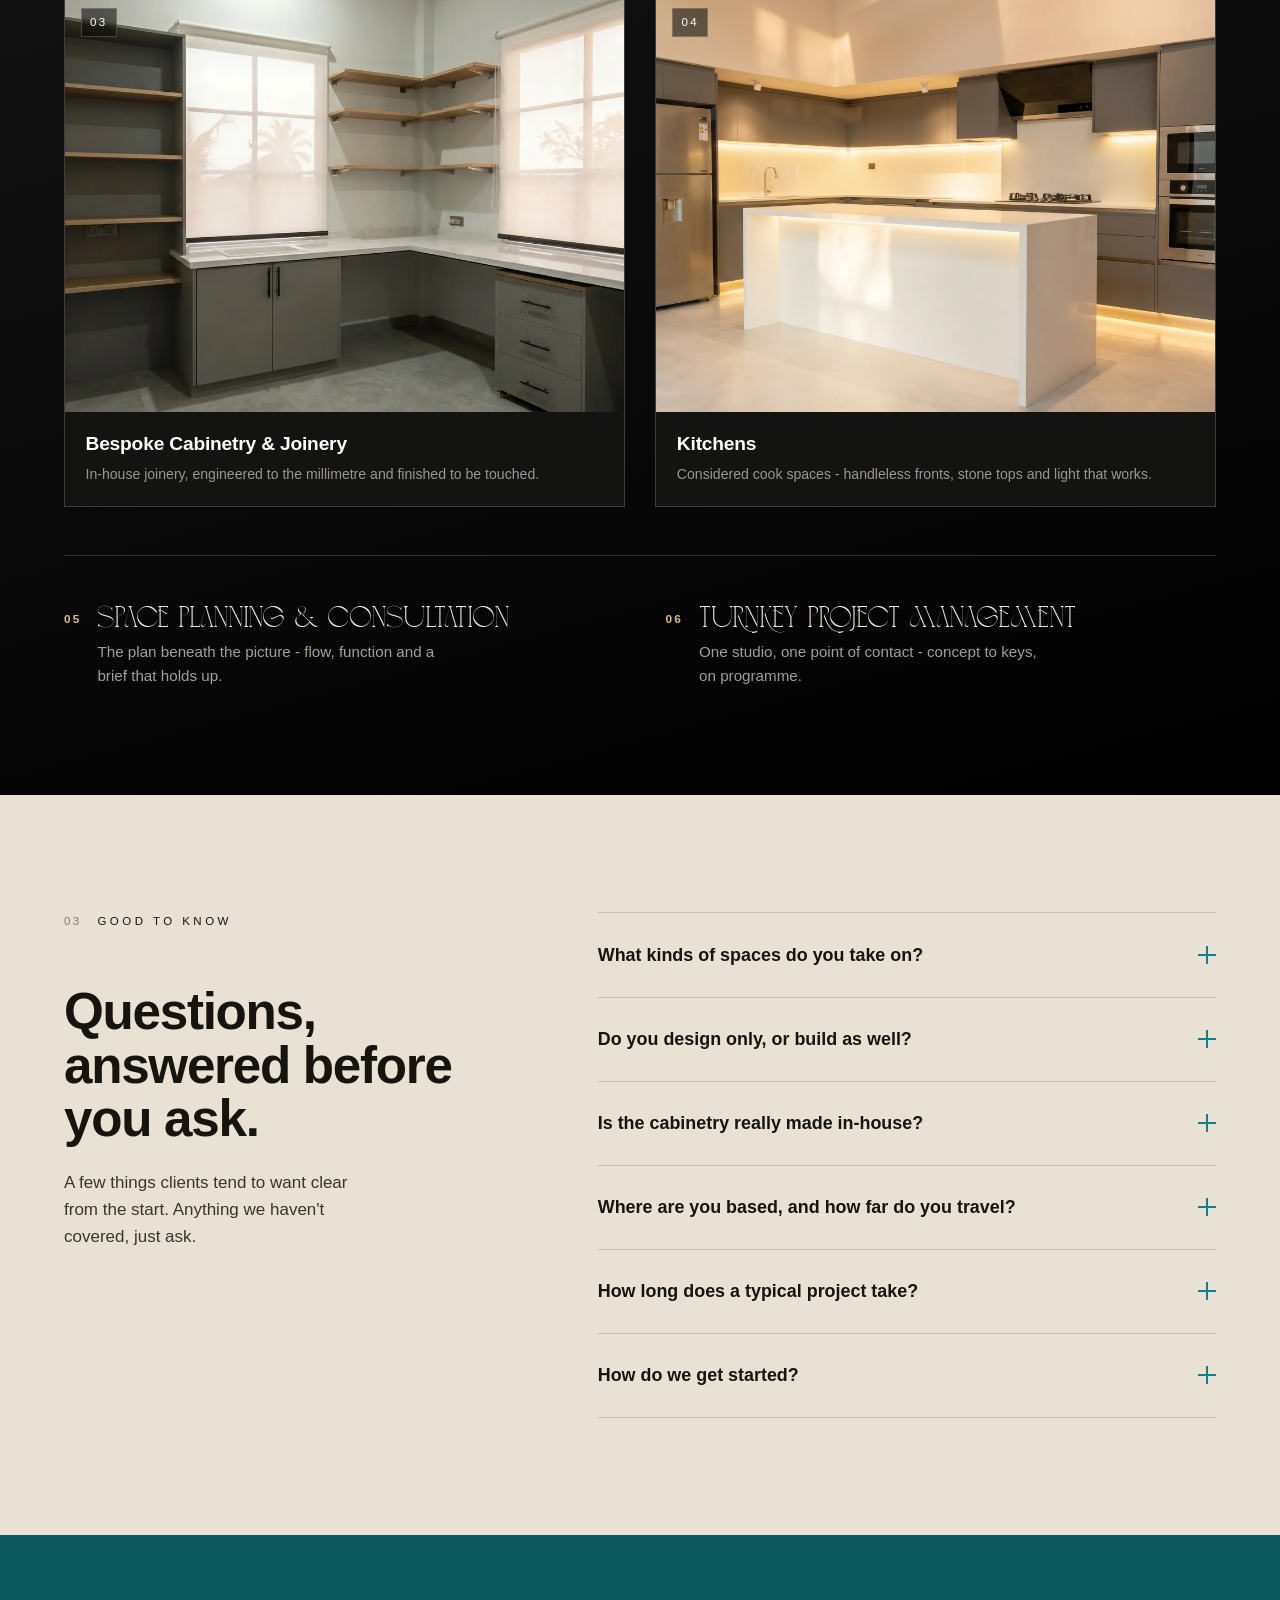
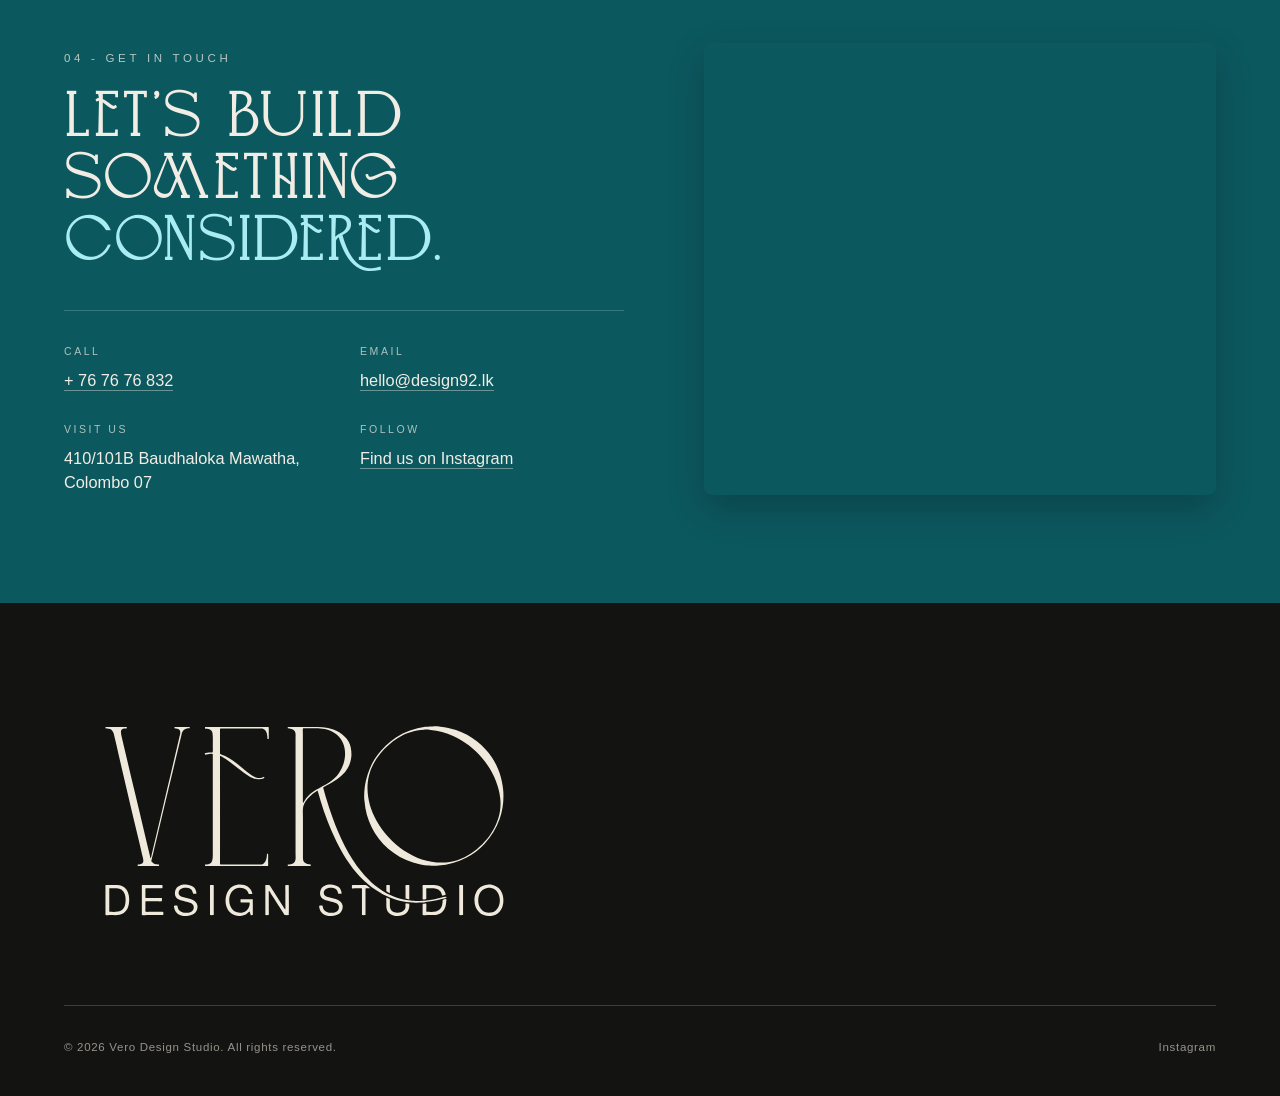
==== commit 3a86038e: "Update index.html" ====
--- a/index.html
+++ b/index.html
@@ -3,7 +3,7 @@
 <head>
 <meta charset="UTF-8">
 <meta name="viewport" content="width=device-width, initial-scale=1.0">
-<title>VERO Design Studio - Interior Designers, Colombo</title>
+<title>VERO Design Studio - Interior Designers, Colombo</title><!--meta title-->
 <!--====================================Analytics tags============================================================= -->
 <!-- Google tag (gtag.js) -->
 <script async src="https://www.googletagmanager.com/gtag/js?id=G-ZH3P79ZSG1"></script>
@@ -23,7 +23,7 @@
     })(window, document, "clarity", "script", "x55ze39j1m");
 </script>
 <!--================================================Analytics tags end==================================================-->
-<meta name="description" content="VERO Design Studio is a premium interior designer in colombo. Bespoke cabinetry, office fit-outs and turnkey interiors.">
+<meta name="description" content="VERO Design Studio is a premium interior designer in colombo. Bespoke cabinetry, office fit-outs and turnkey interiors."> <!--Meta description-->
 <link rel="icon" type="image/svg+xml" href="favicon.svg">
 <link rel="icon" type="image/png" sizes="32x32" href="favicon-32.png">
 <link rel="apple-touch-icon" href="apple-touch-icon.png">
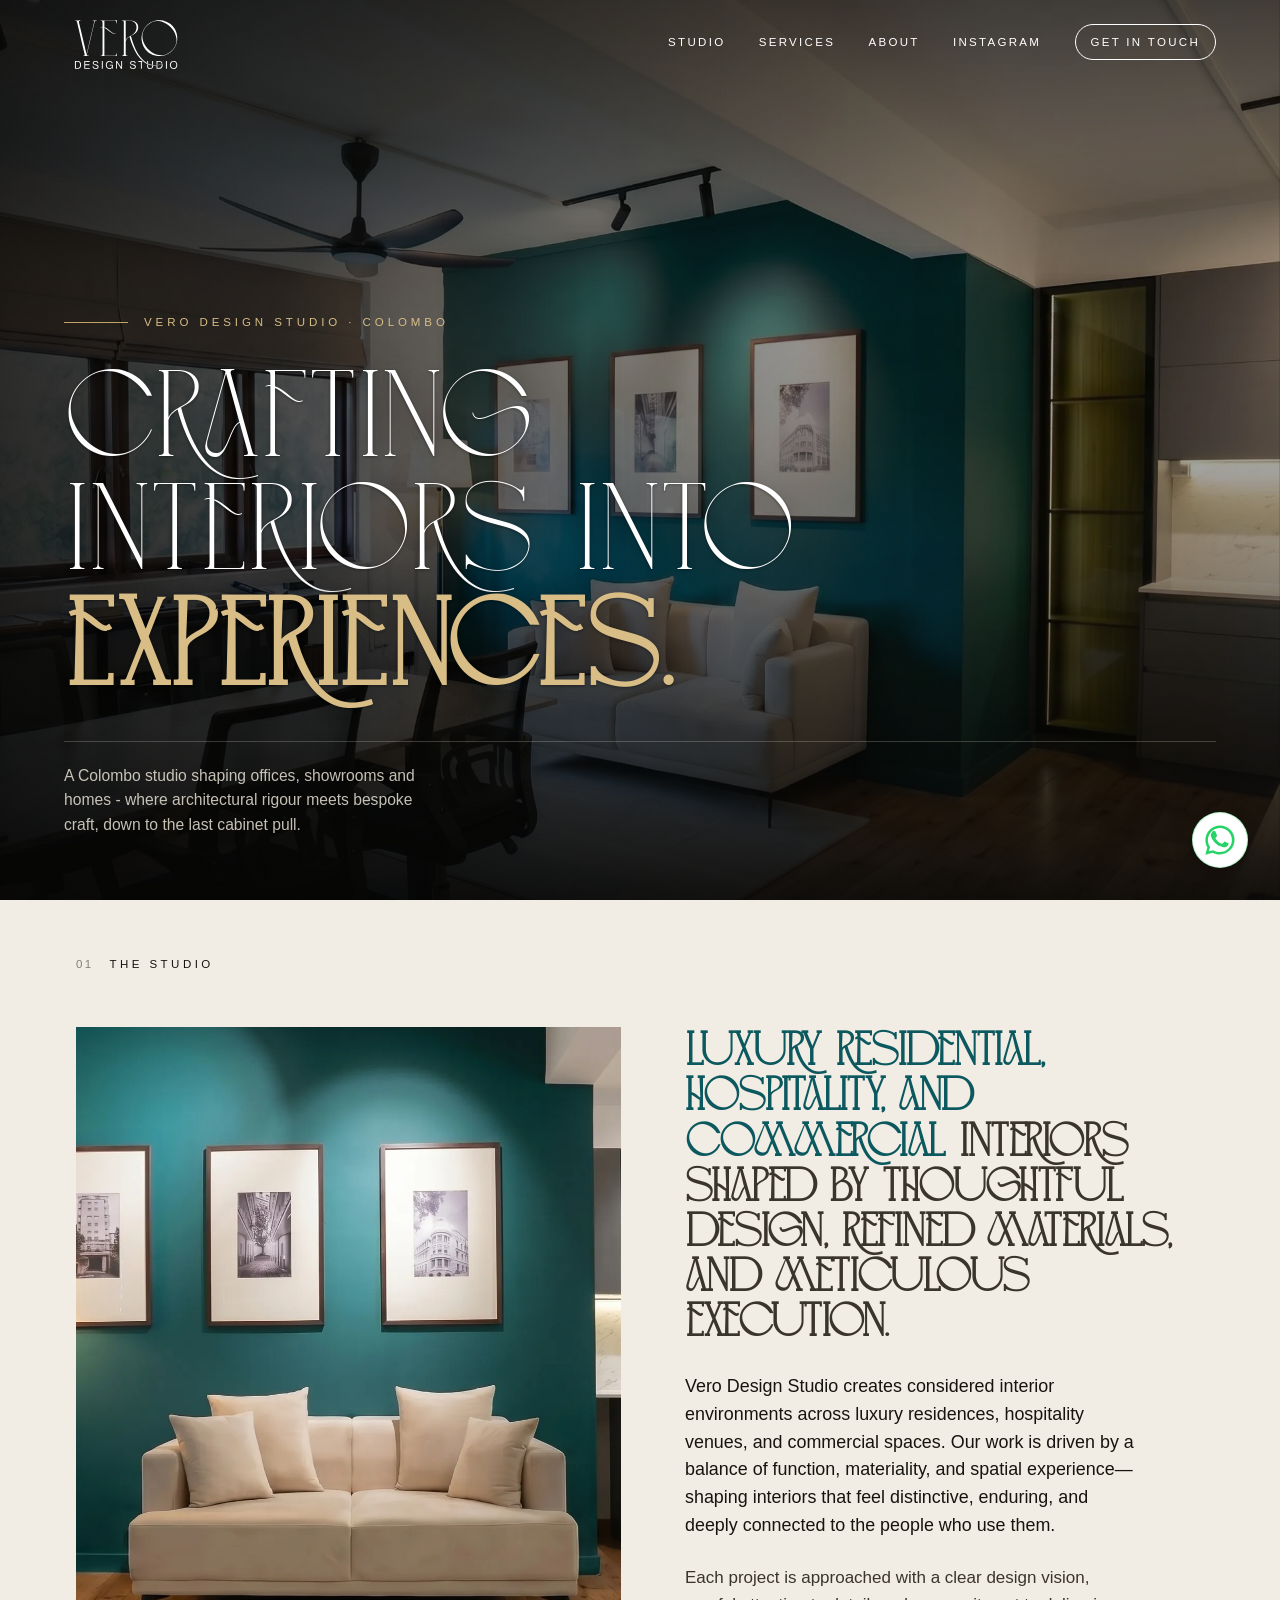
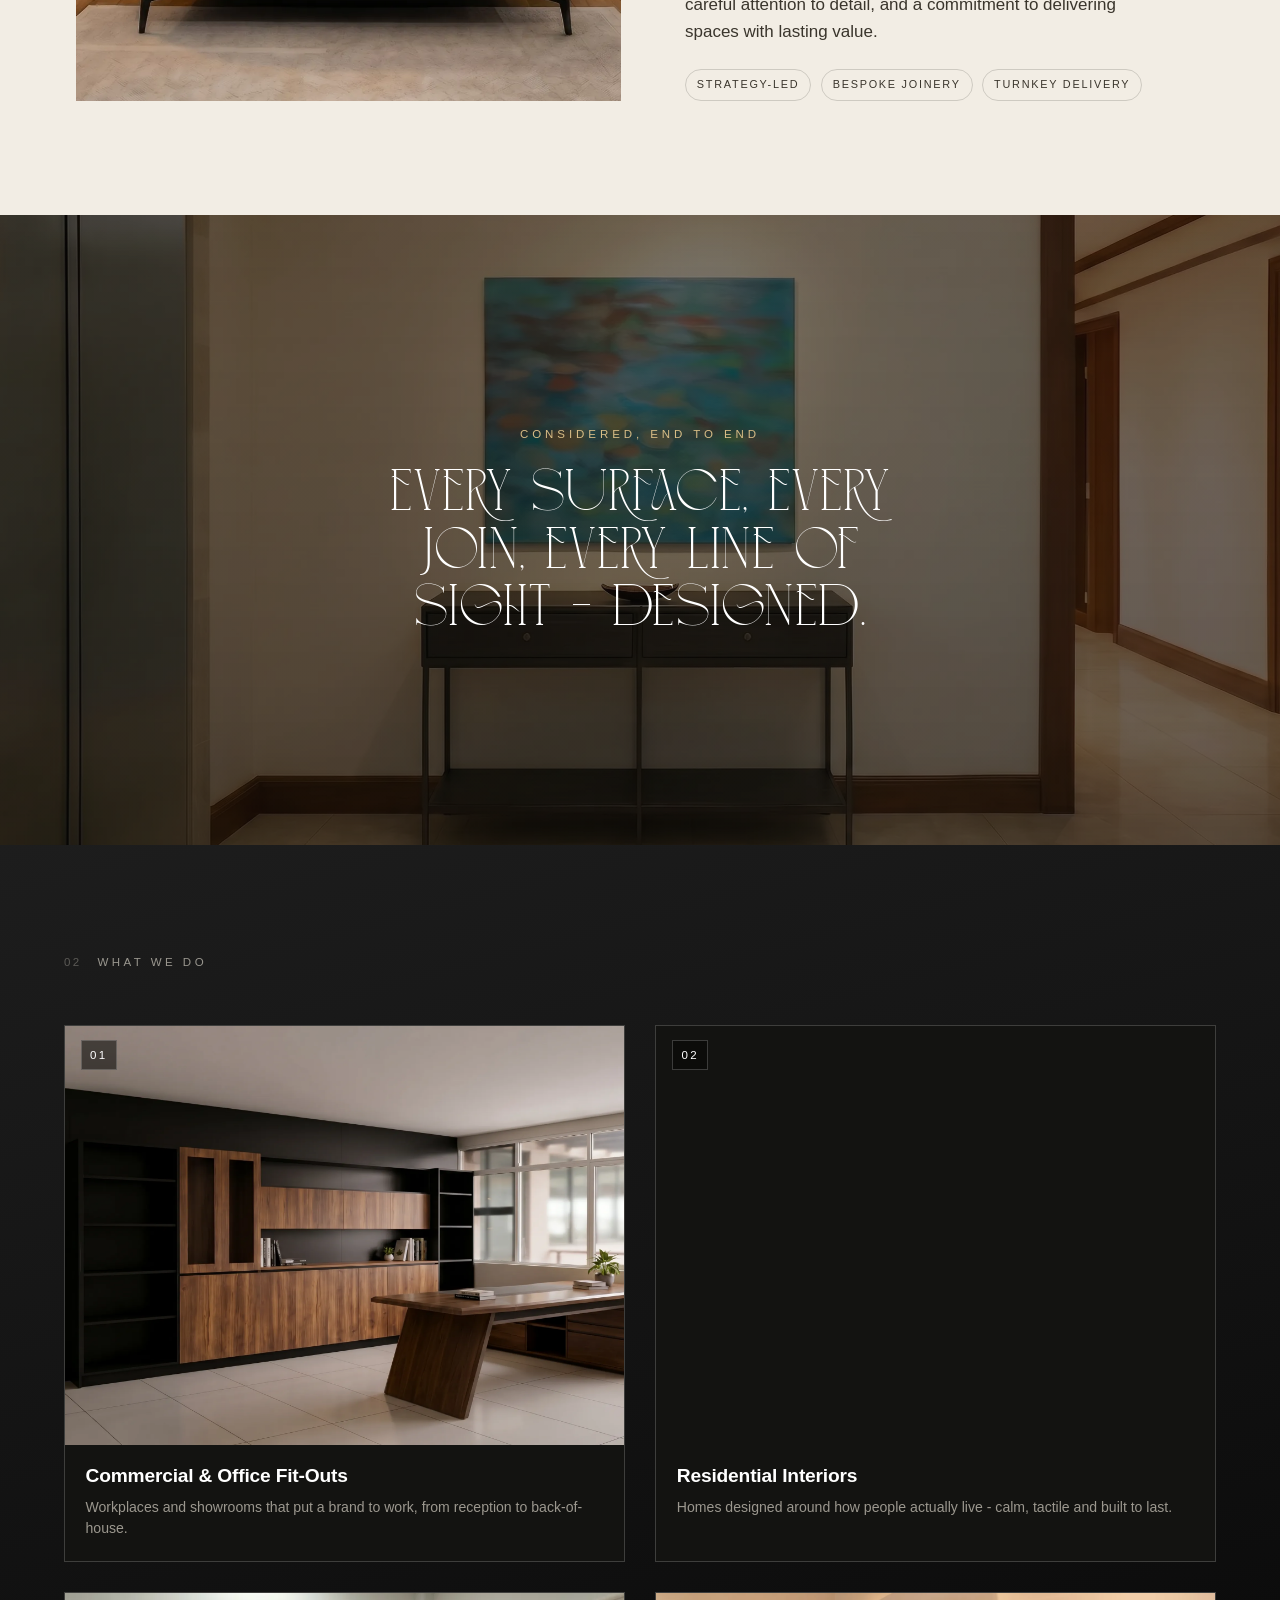
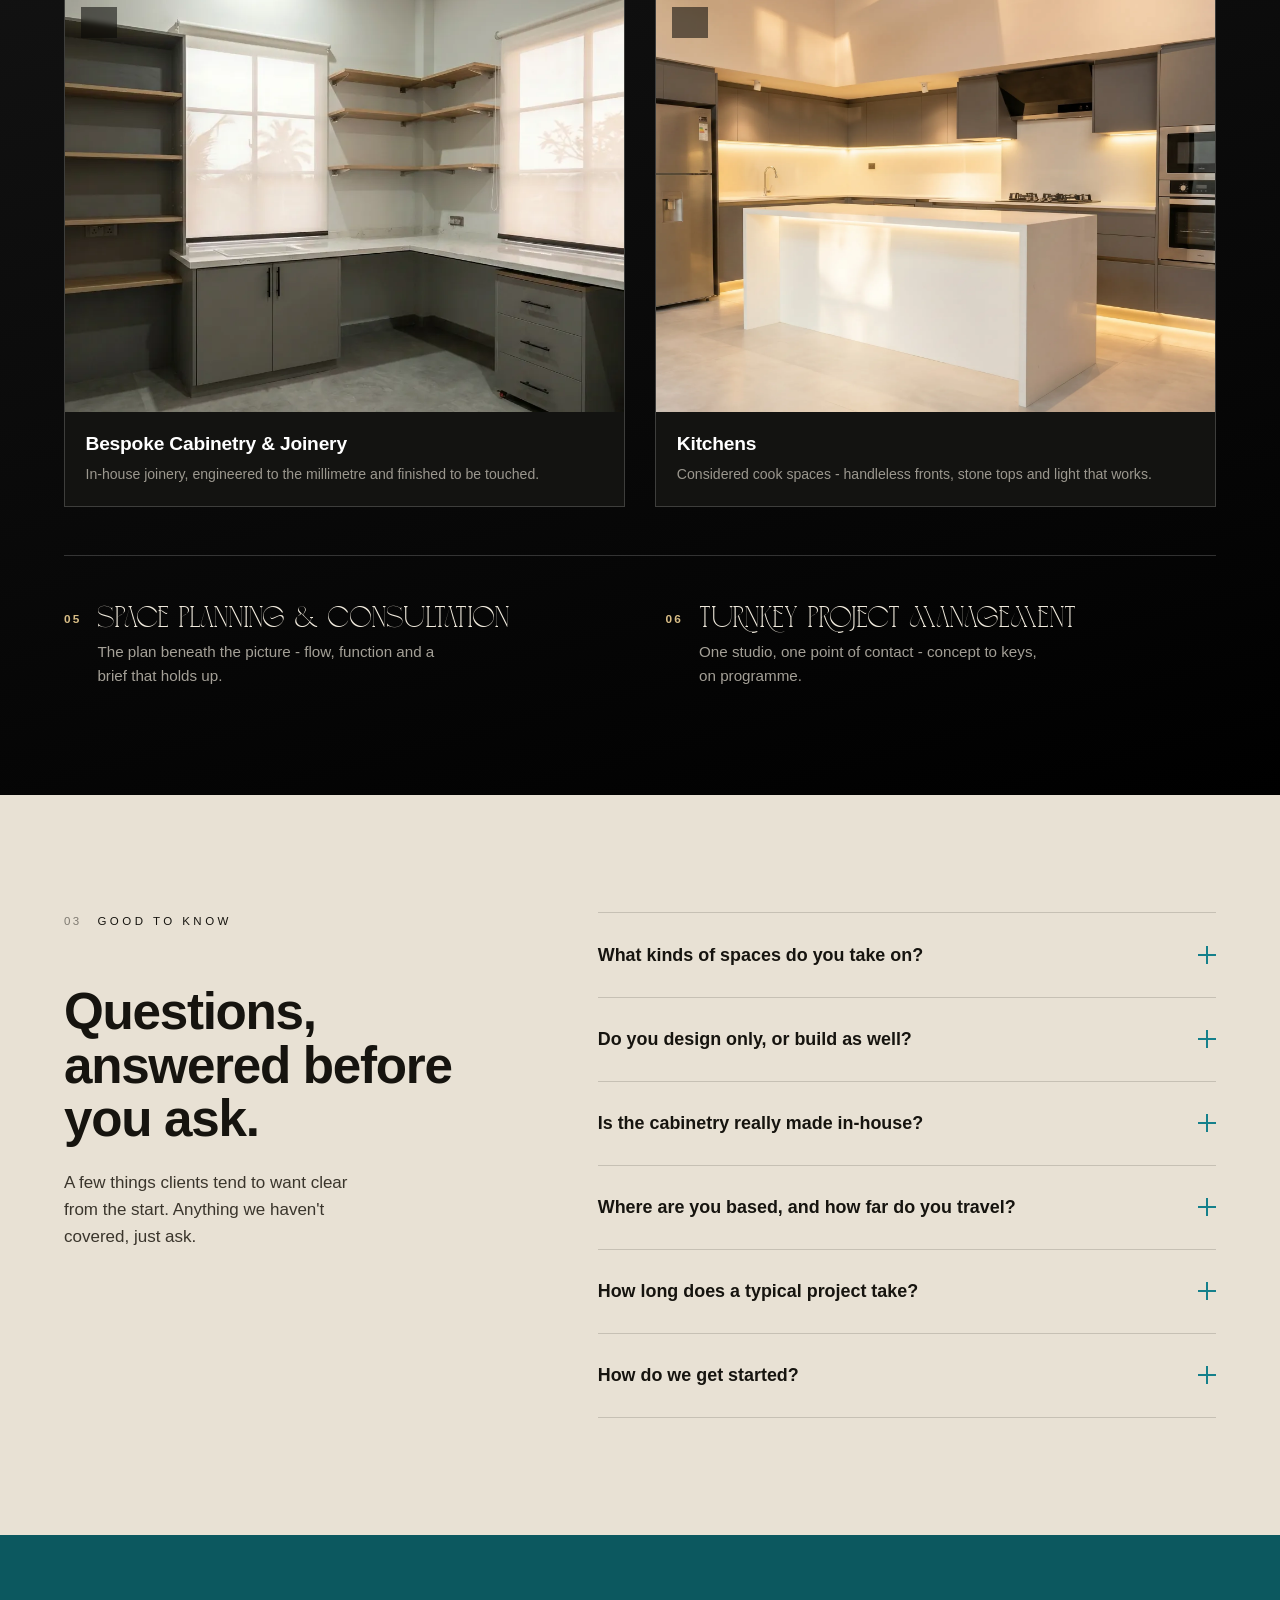
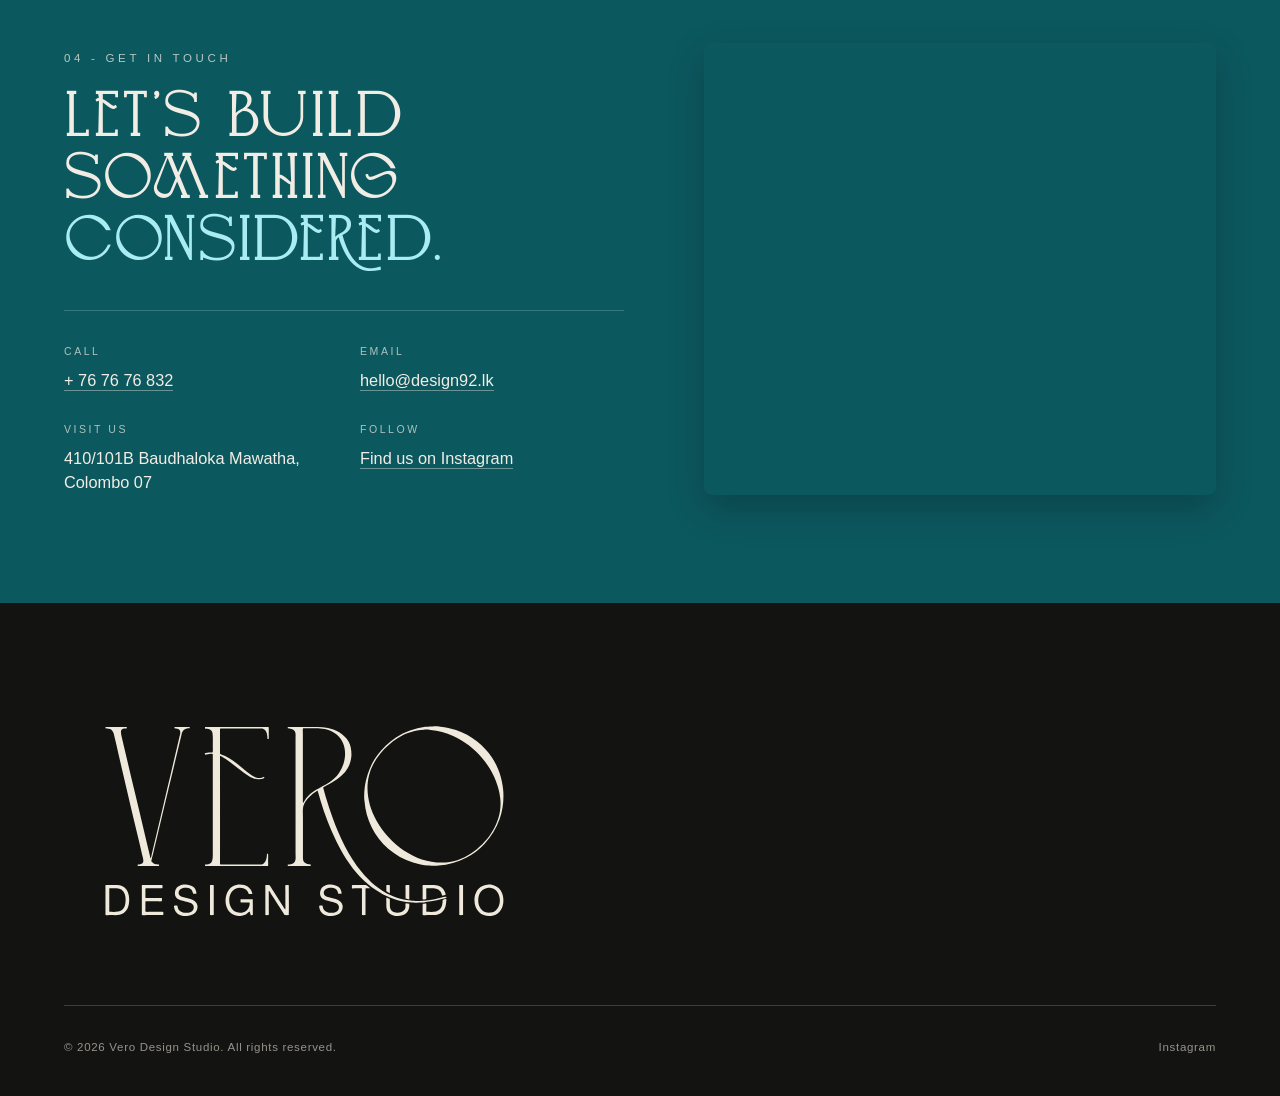
==== commit 11f9d282: "Add Meta Pixel (1733209287865139) to all pages" ====
--- a/index.html
+++ b/index.html
@@ -24,6 +24,23 @@
 </script>
 <!--================================================Analytics tags end==================================================-->
 <meta name="description" content="VERO Design Studio is a premium interior designer in colombo. Bespoke cabinetry, office fit-outs and turnkey interiors."> <!--Meta description-->
+<!-- Meta Pixel Code -->
+<script>
+!function(f,b,e,v,n,t,s)
+{if(f.fbq)return;n=f.fbq=function(){n.callMethod?
+n.callMethod.apply(n,arguments):n.queue.push(arguments)};
+if(!f._fbq)f._fbq=n;n.push=n;n.loaded=!0;n.version='2.0';
+n.queue=[];t=b.createElement(e);t.async=!0;
+t.src=v;s=b.getElementsByTagName(e)[0];
+s.parentNode.insertBefore(t,s)}(window, document,'script',
+'https://connect.facebook.net/en_US/fbevents.js');
+fbq('init', '1733209287865139');
+fbq('track', 'PageView');
+</script>
+<noscript><img height="1" width="1" style="display:none"
+src="https://www.facebook.com/tr?id=1733209287865139&ev=PageView&noscript=1"
+/></noscript>
+<!-- End Meta Pixel Code -->
 <link rel="icon" type="image/svg+xml" href="favicon.svg">
 <link rel="icon" type="image/png" sizes="32x32" href="favicon-32.png">
 <link rel="apple-touch-icon" href="apple-touch-icon.png">
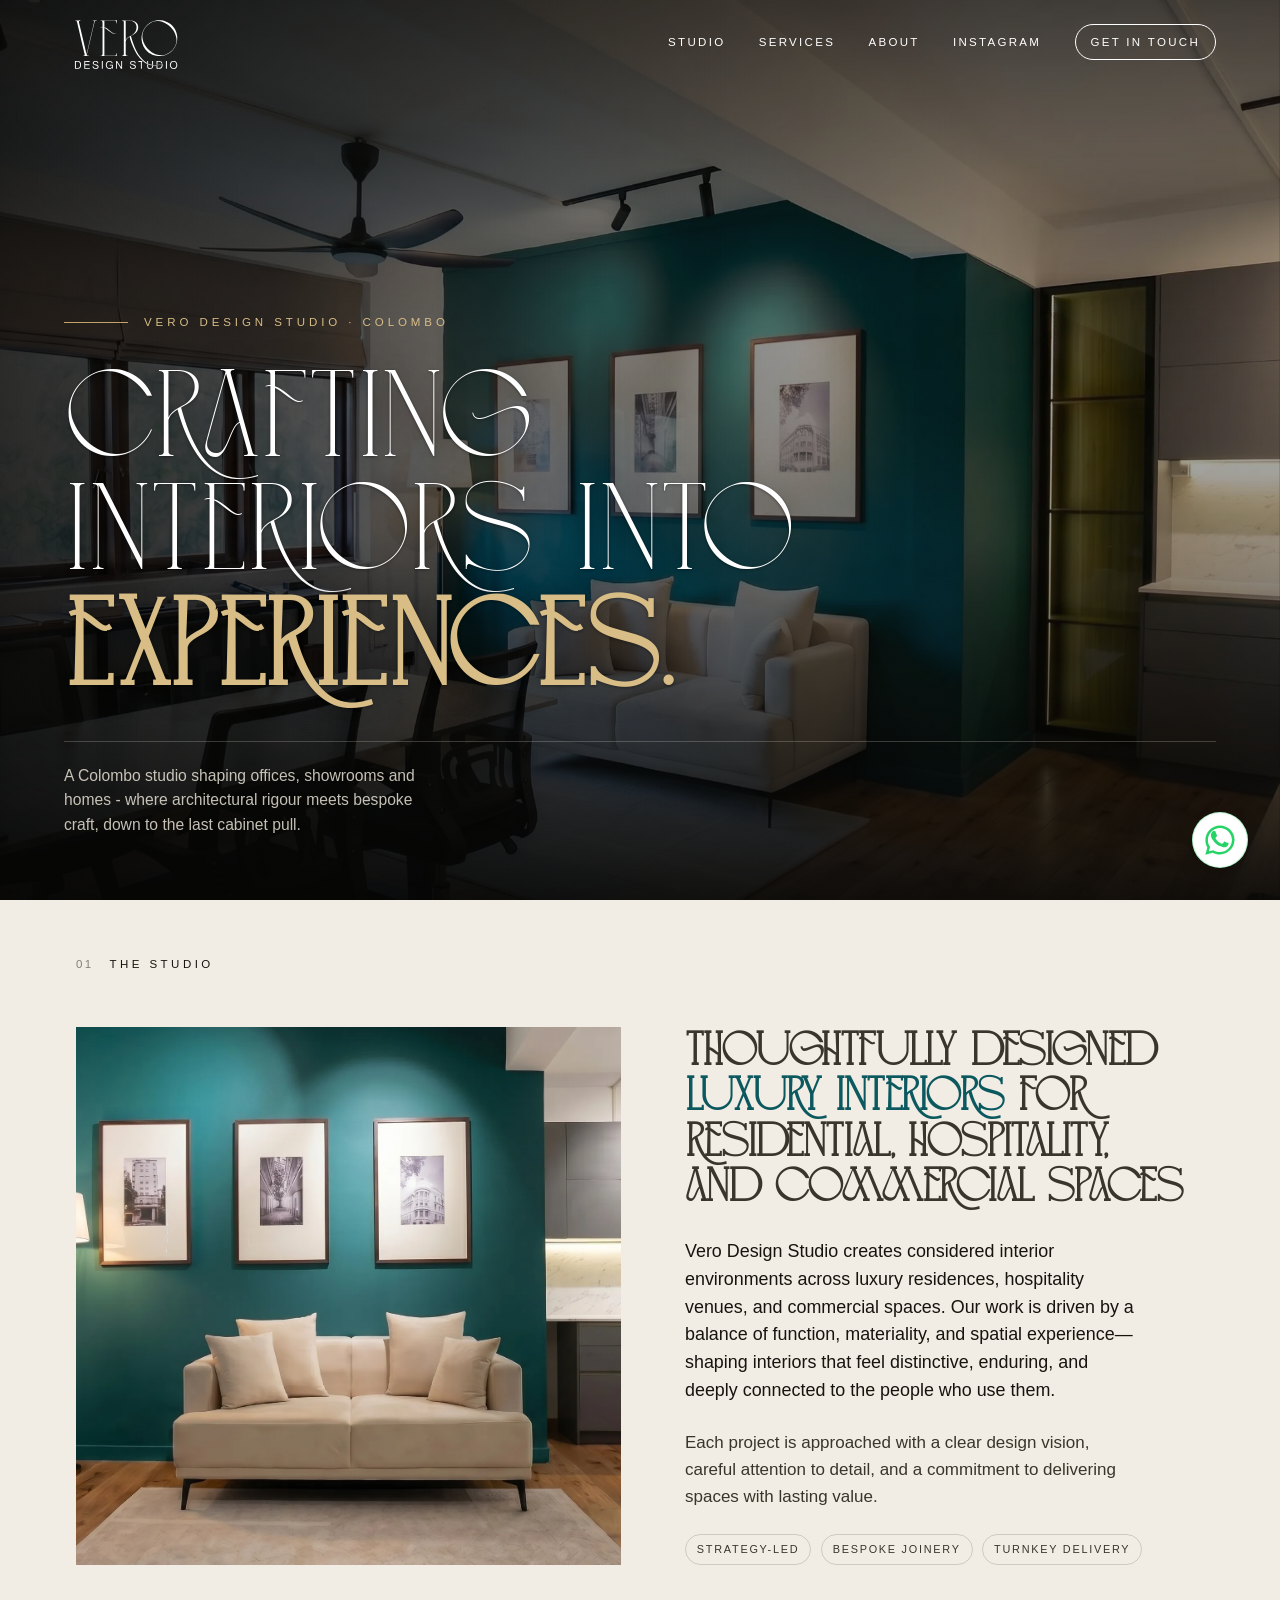
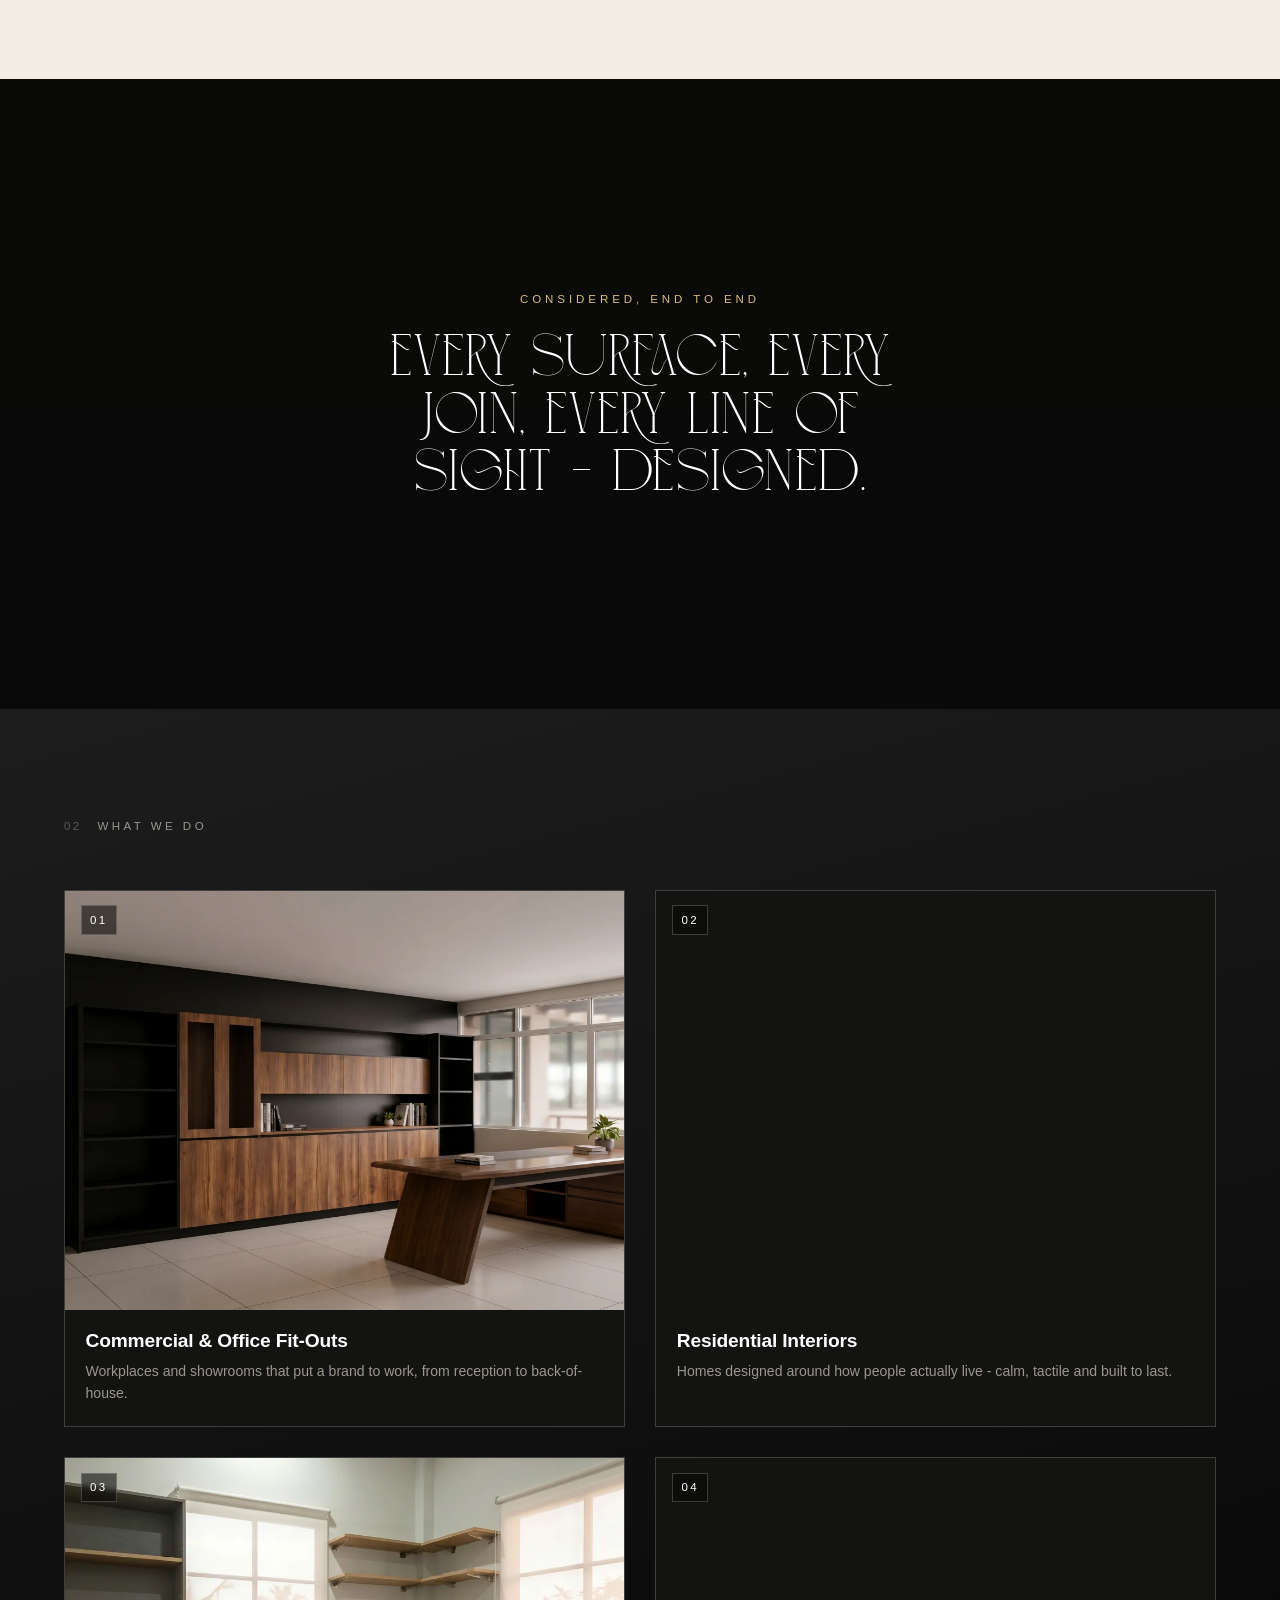
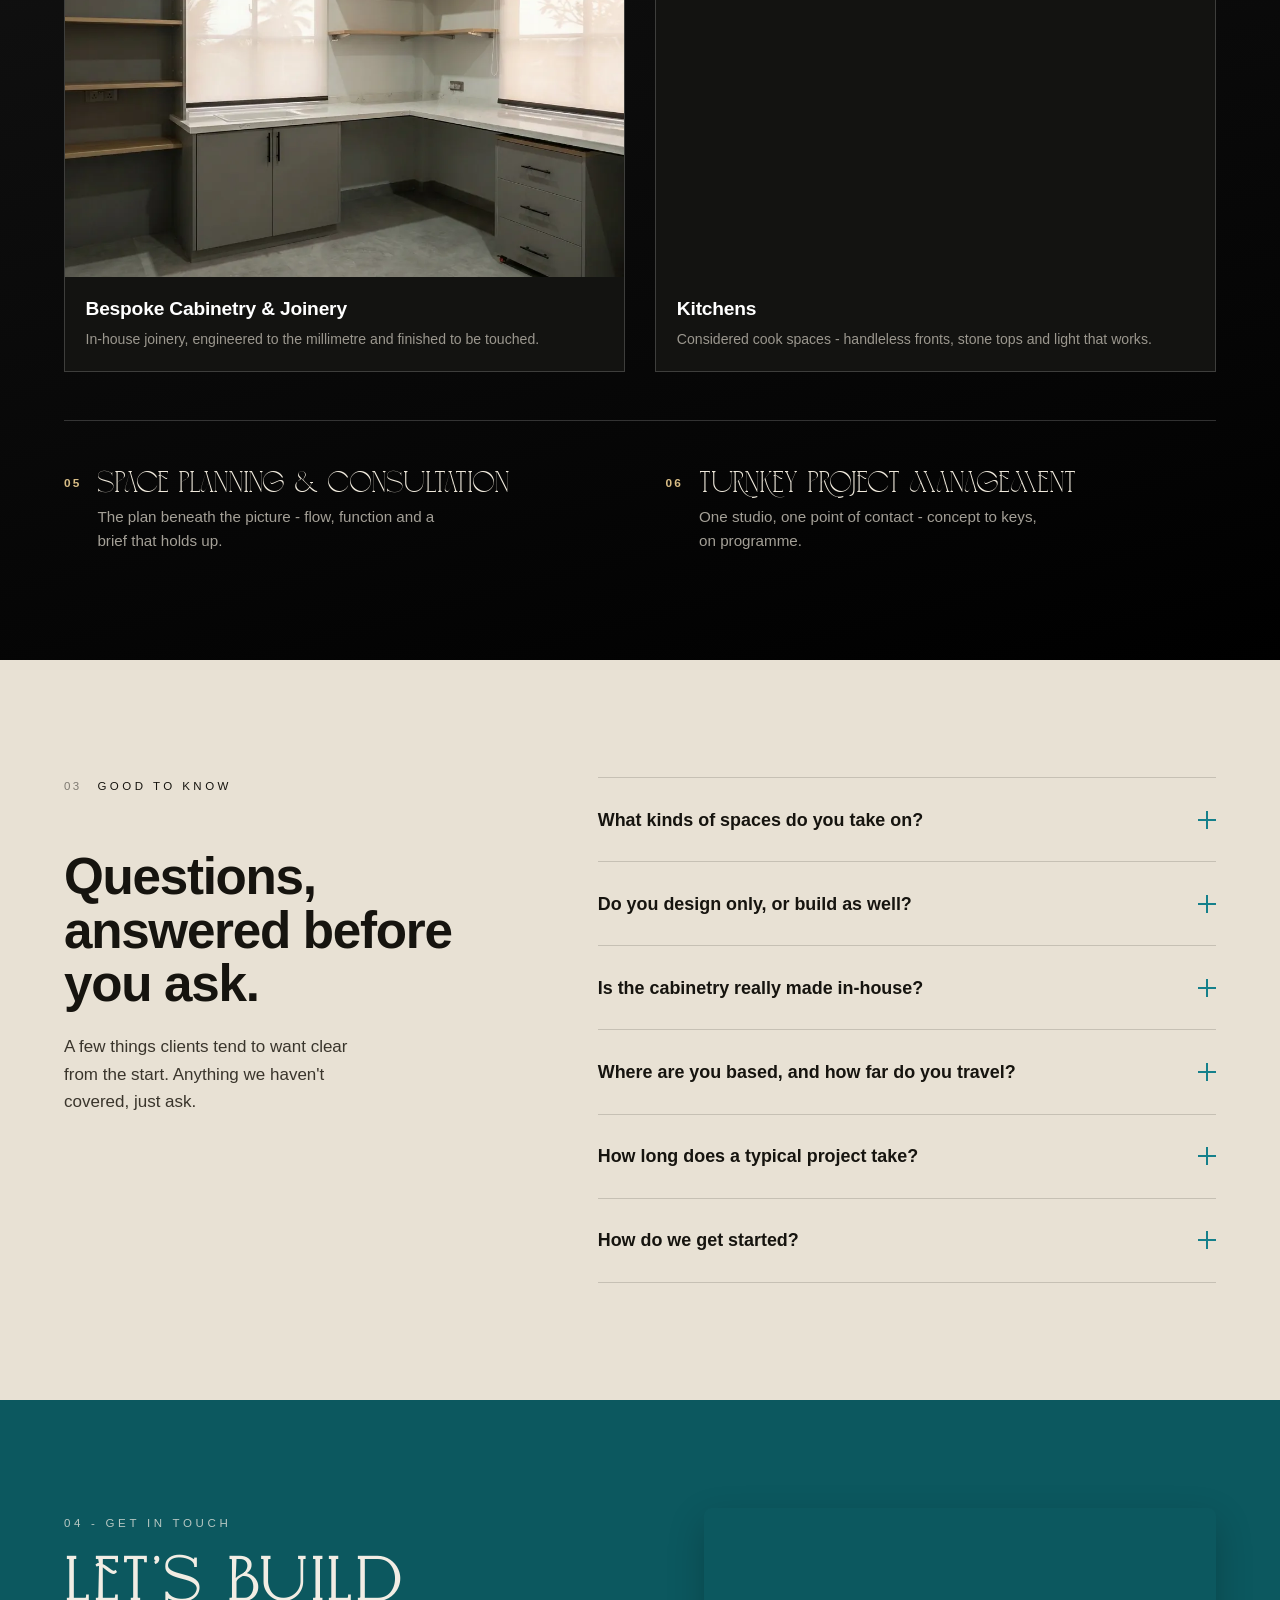
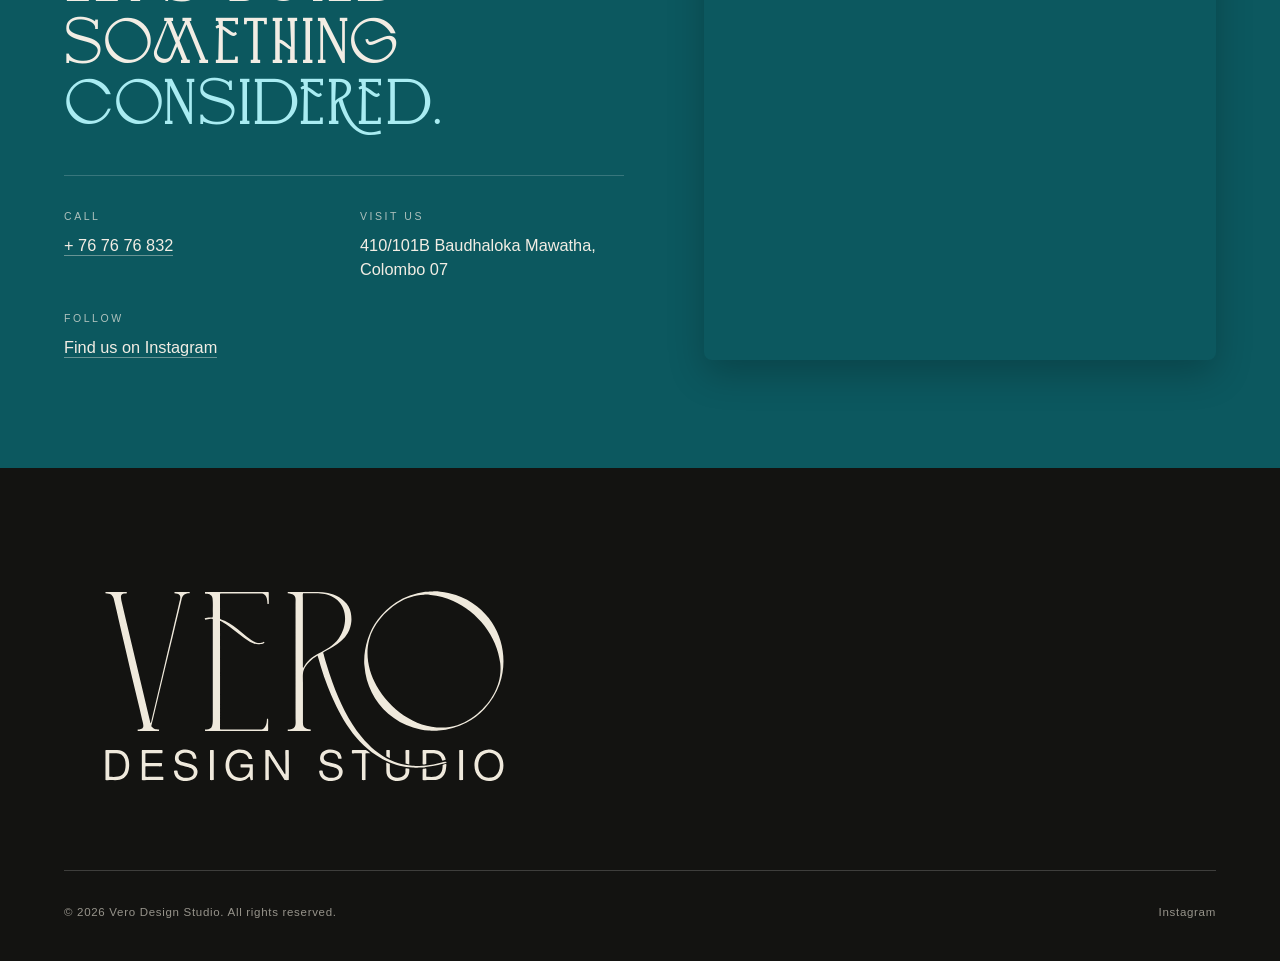
==== commit 65d020a6: "Remove email contact, refine hero statement copy Co-Authored-By: Claude Opus 4.8 <noreply@anthropic." ====
--- a/index.html
+++ b/index.html
@@ -116,7 +116,7 @@
     </div>
     <div class="philosophy__text">
       <p class="philosophy__statement" data-reveal style="font-family: &quot;Serenity Serif&quot;; font-weight: 900; text-align: left; letter-spacing: -1.1px; line-height: 1.1; margin: 0 0 0.4rem">
-        <span class="accent">Luxury residential, hospitality, and commercial</span> interiors shaped by thoughtful design, refined materials, and meticulous execution.
+        Thoughtfully designed <span class="accent">luxury interiors</span> for residential, hospitality, and commercial spaces
       </p>
       <p class="lead" data-reveal>Vero Design Studio creates considered interior environments across luxury residences, hospitality venues, and commercial spaces. Our work is driven by a balance of function, materiality, and spatial experience—shaping interiors that feel distinctive, enduring, and deeply connected to the people who use them.</p>
       <p data-reveal style="--d:.1s">Each project is approached with a clear design vision, careful attention to detail, and a commitment to delivering spaces with lasting value.</p>
@@ -252,10 +252,6 @@
             <div class="v"><a href="tel:+76767632">+ 76 76 76 832</a></div>
           </div>
           <div class="detail">
-            <div class="k">Email</div>
-            <div class="v"><a href="mailto:hello@design92.lk">hello@design92.lk</a></div>
-          </div>
-          <div class="detail">
             <div class="k">Visit Us</div>
             <div class="v">410/101B Baudhaloka Mawatha,<br>Colombo 07</div>
           </div>
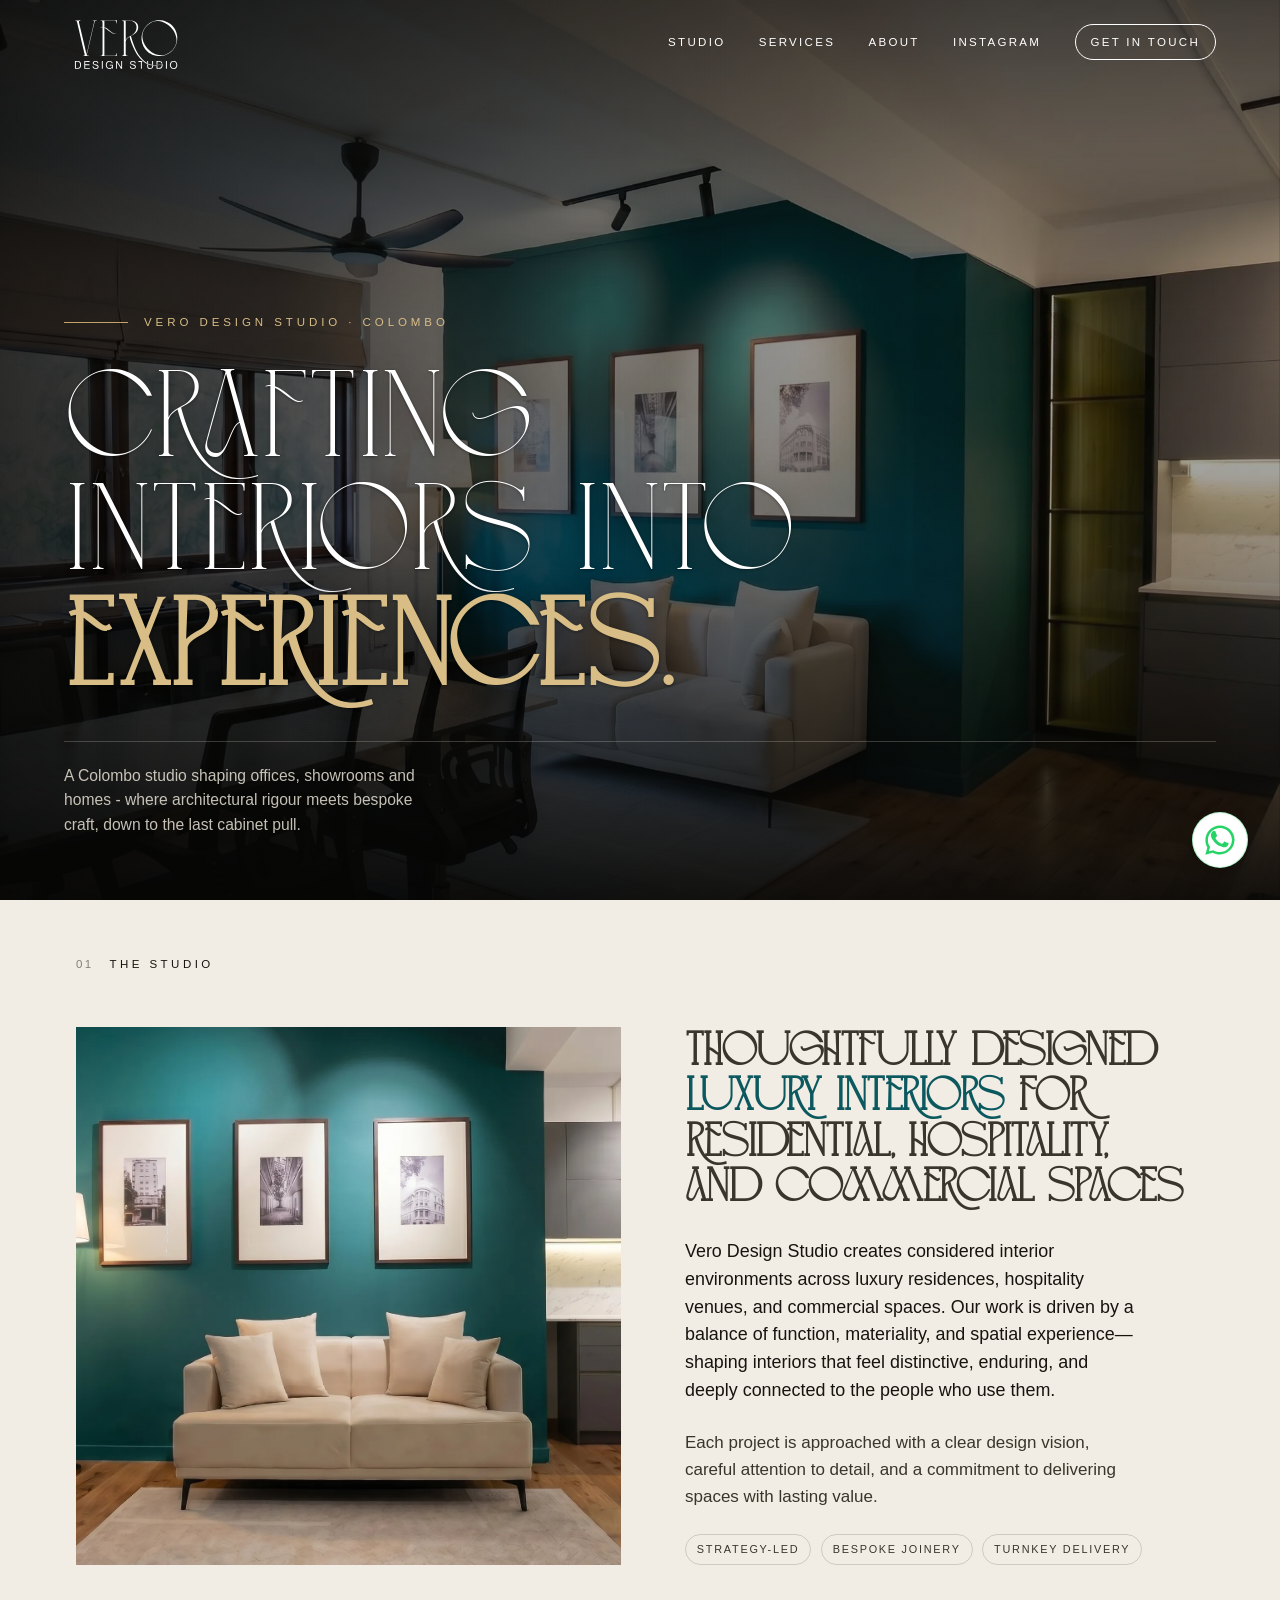
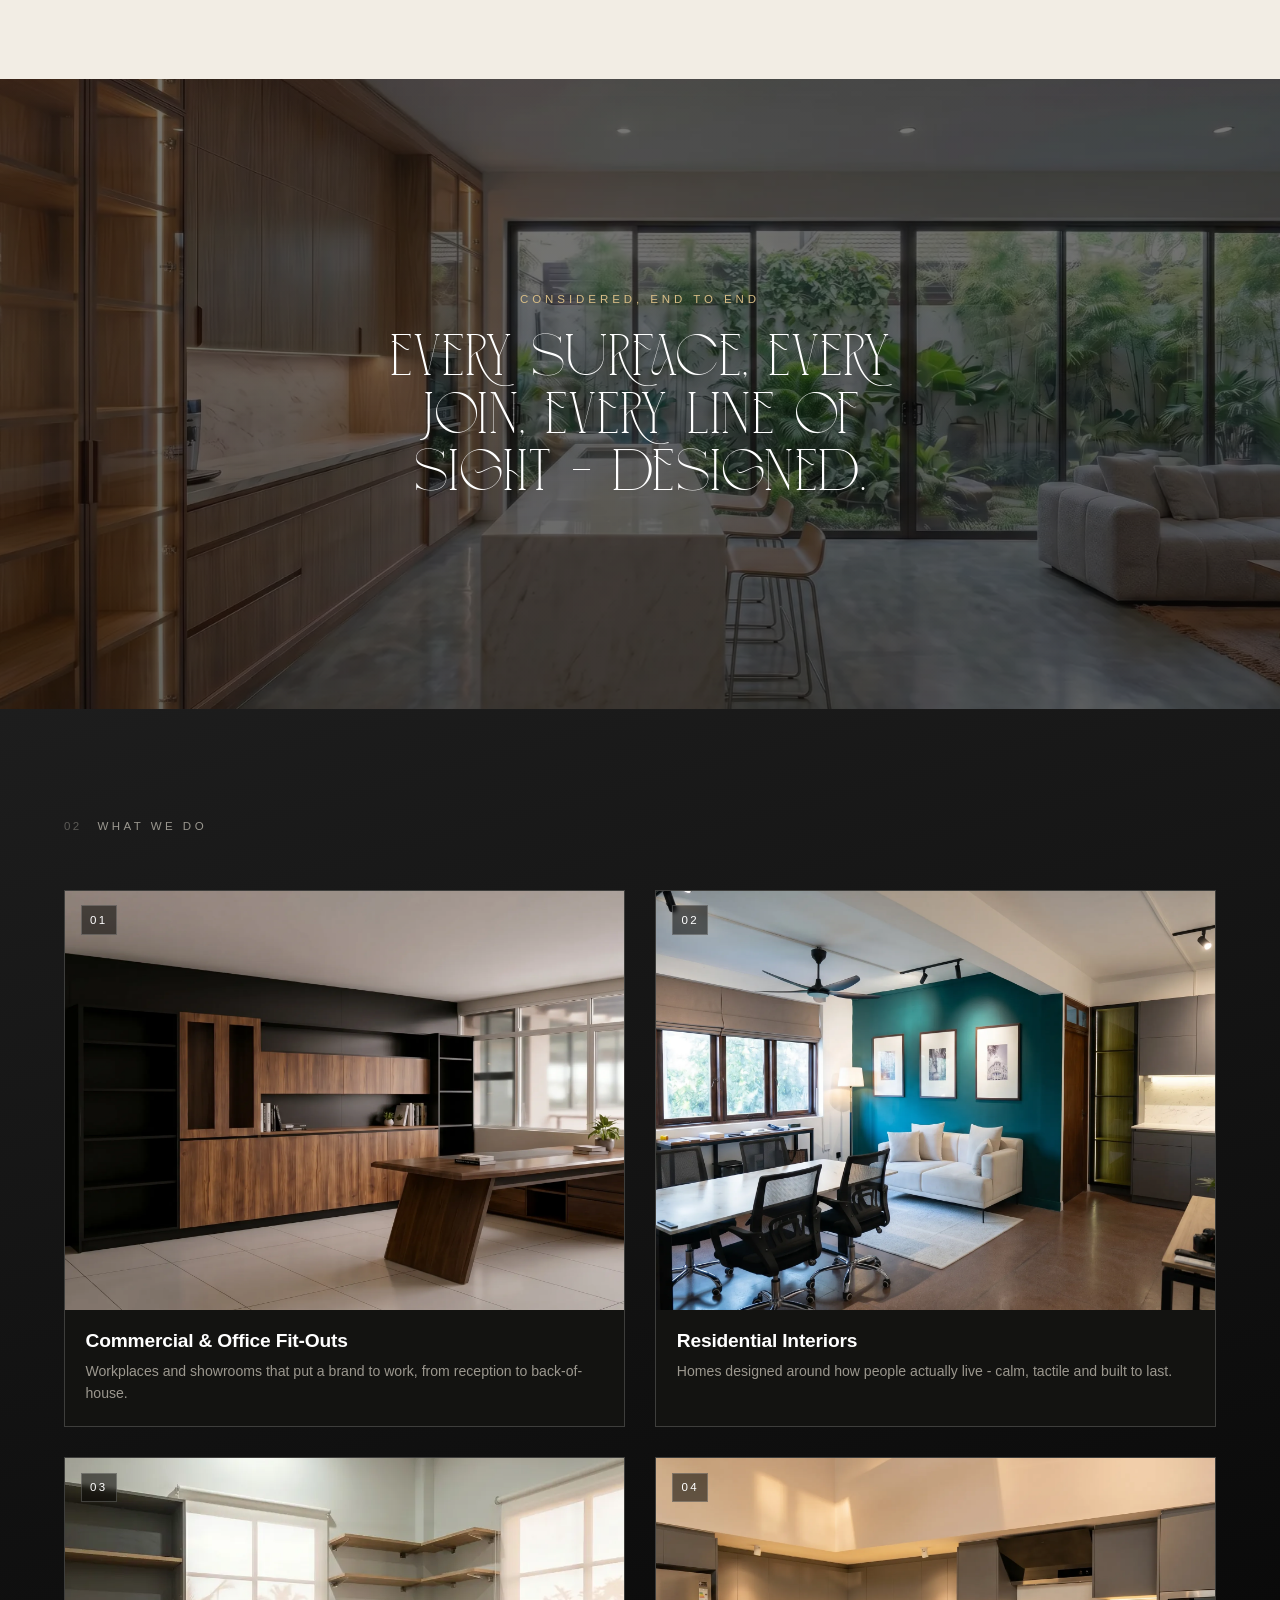
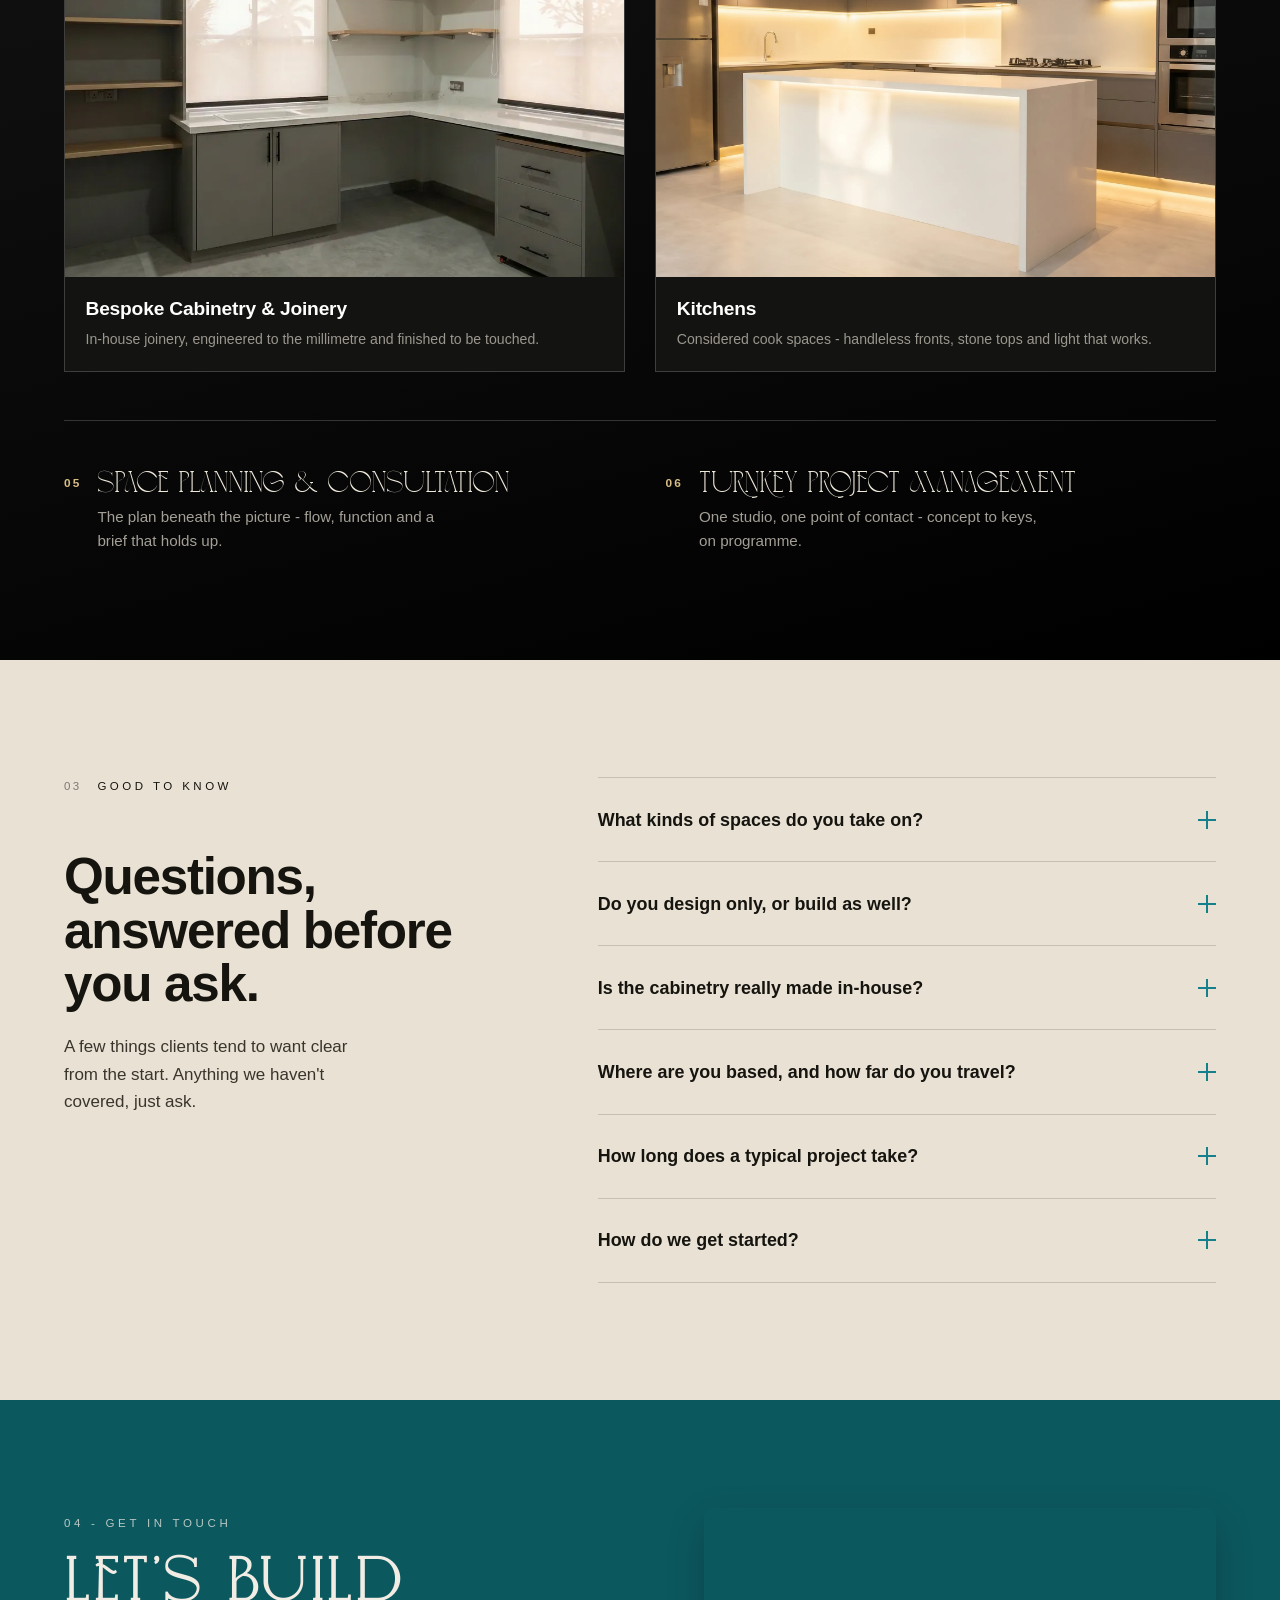
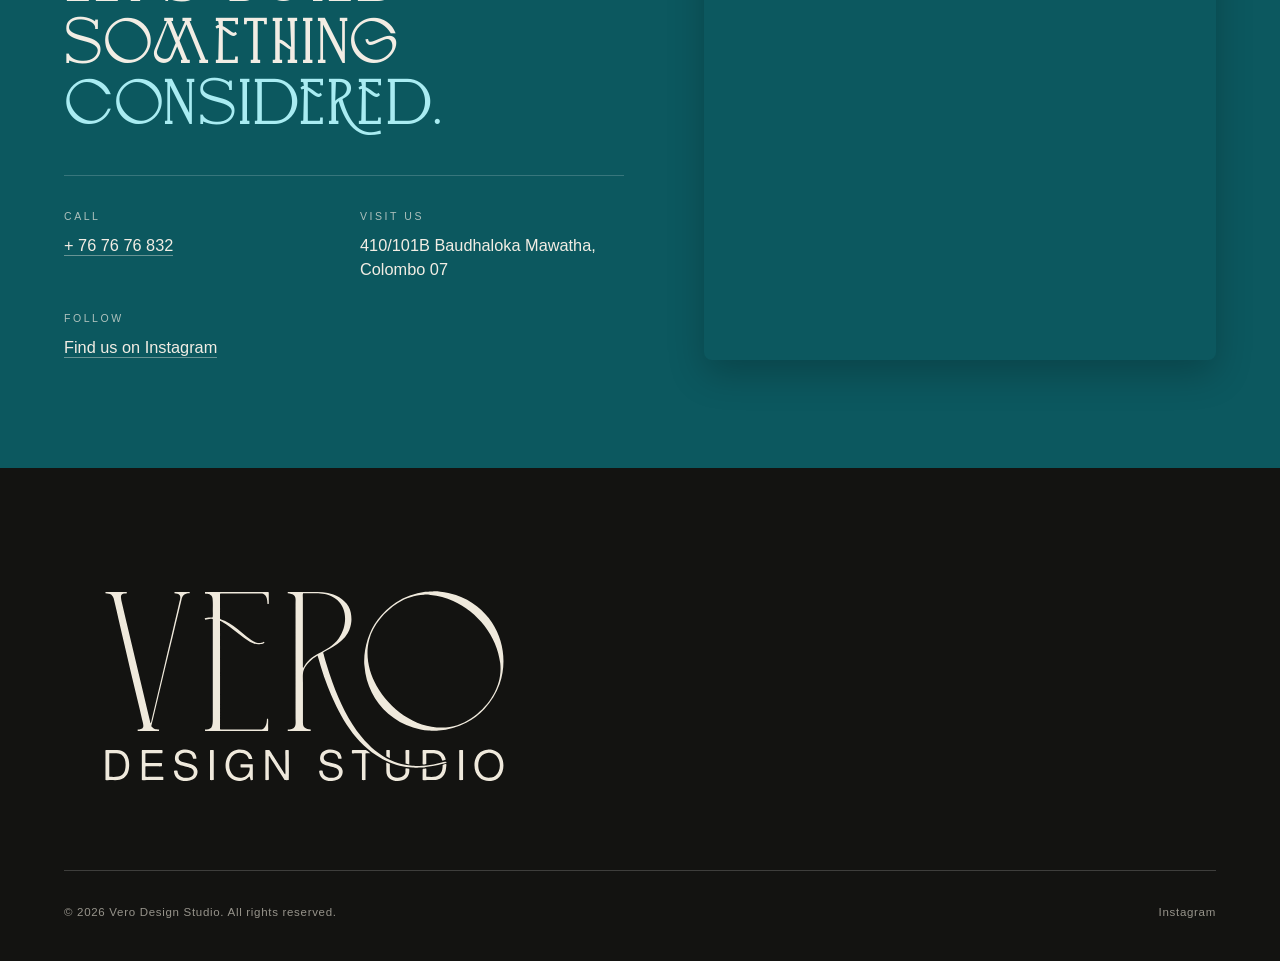
==== commit dd7cb494: "Swap considered/end-to-end interstitial image Co-Authored-By: Claude Opus 4.8 <noreply@anthropic.com" ====
--- a/index.html
+++ b/index.html
@@ -132,7 +132,7 @@
 <!-- ===================== INTERSTITIAL ===================== -->
 <section class="interstitial" data-screen-label="Interstitial">
   <div class="interstitial__media">
-    <img loading="lazy" decoding="async" src="assets/img/hallway-art.webp?v=2" alt="Refined hallway with console table and abstract teal artwork" data-parallax="0.18">
+    <img loading="lazy" decoding="async" src="assets/img/hallway-art.webp?v=3" alt="Open-plan kitchen and living room with timber joinery, marble island and garden views" data-parallax="0.18">
   </div>
   <div class="interstitial__inner">
     <span class="interstitial__kicker" data-reveal>Considered, end to end</span>
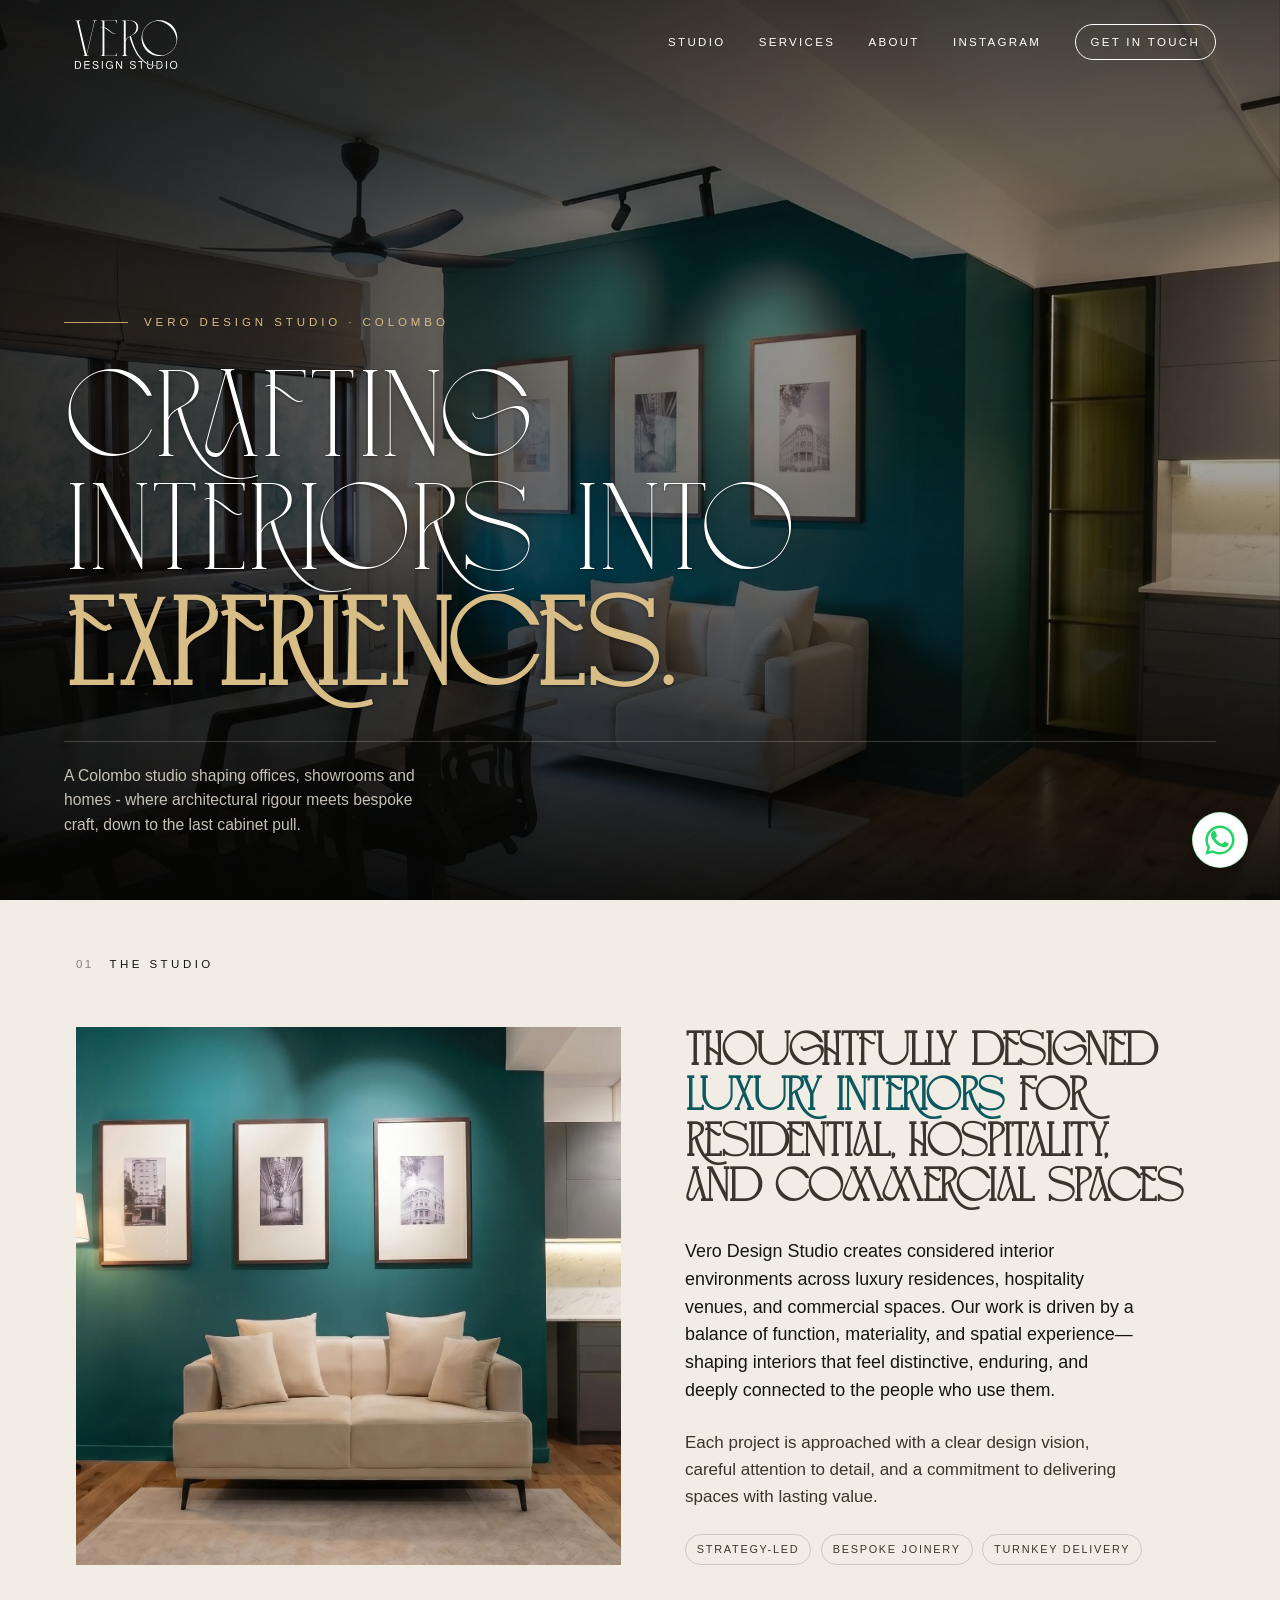
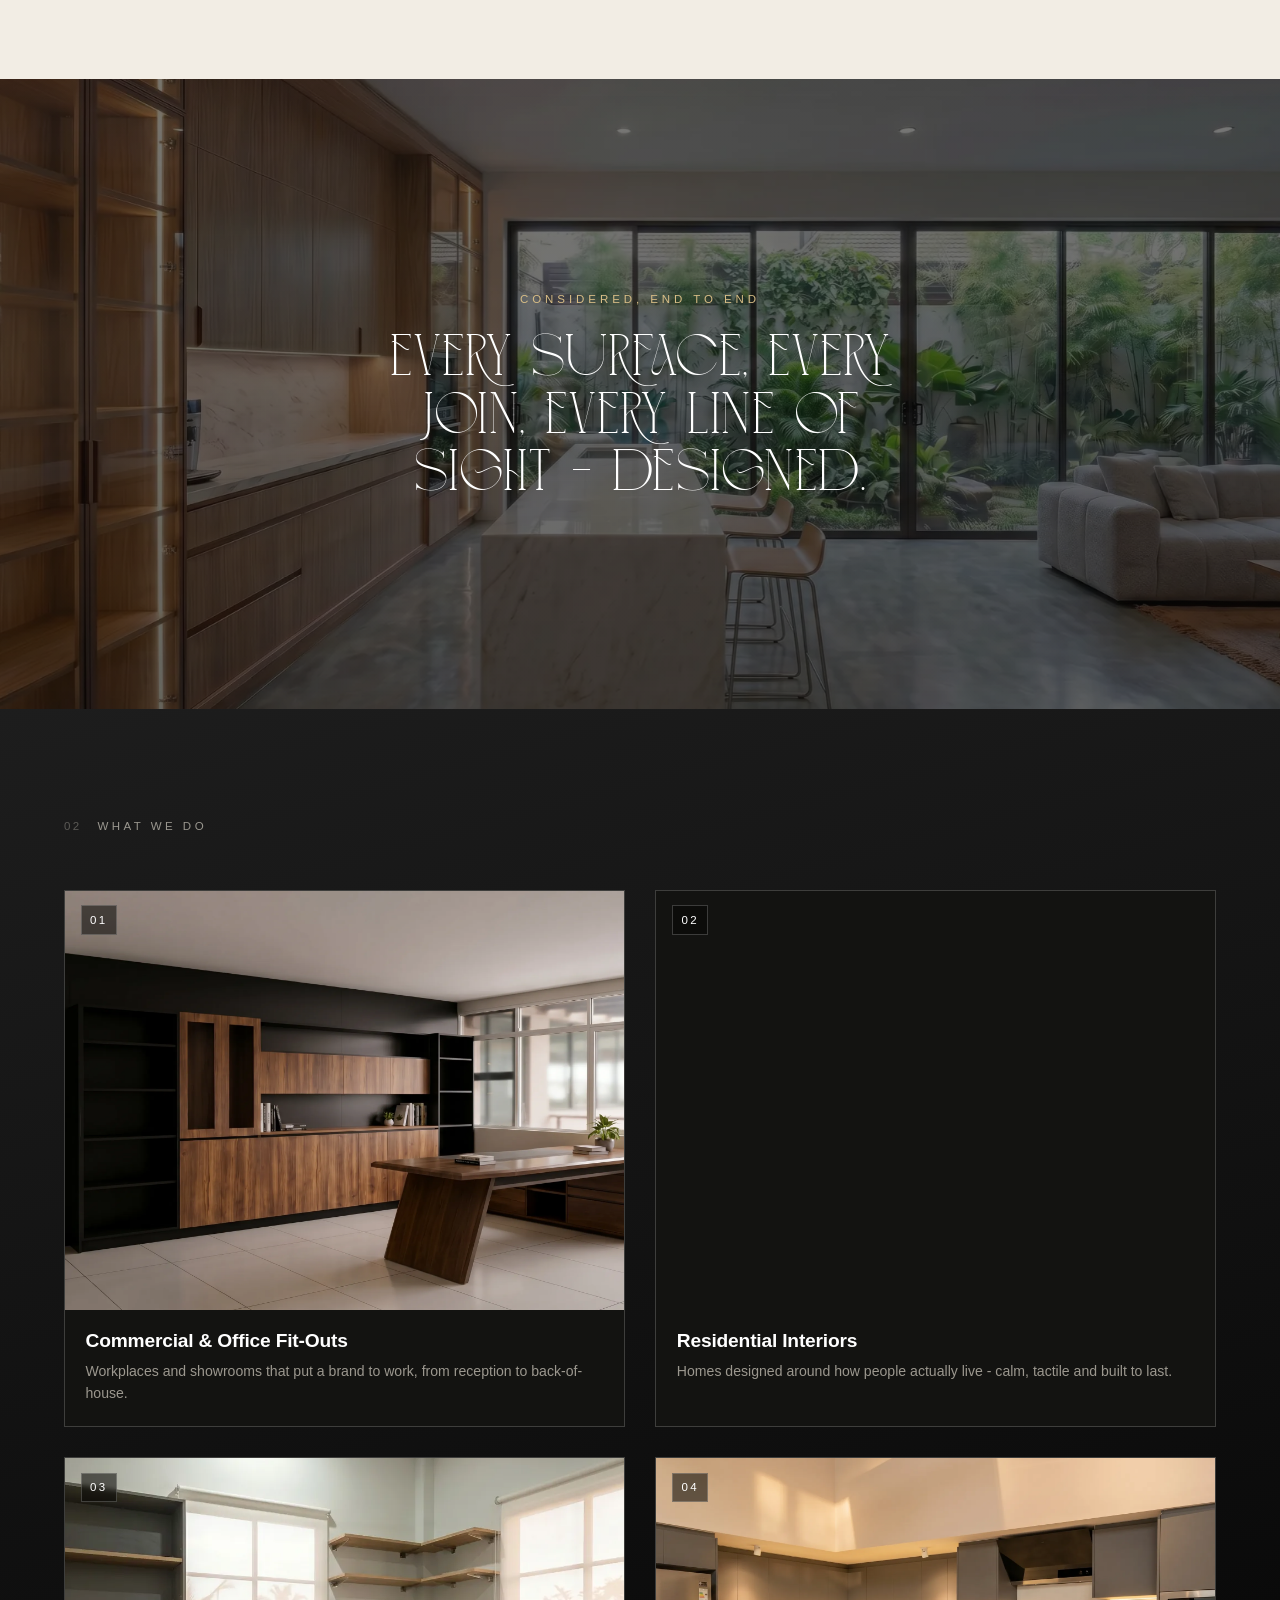
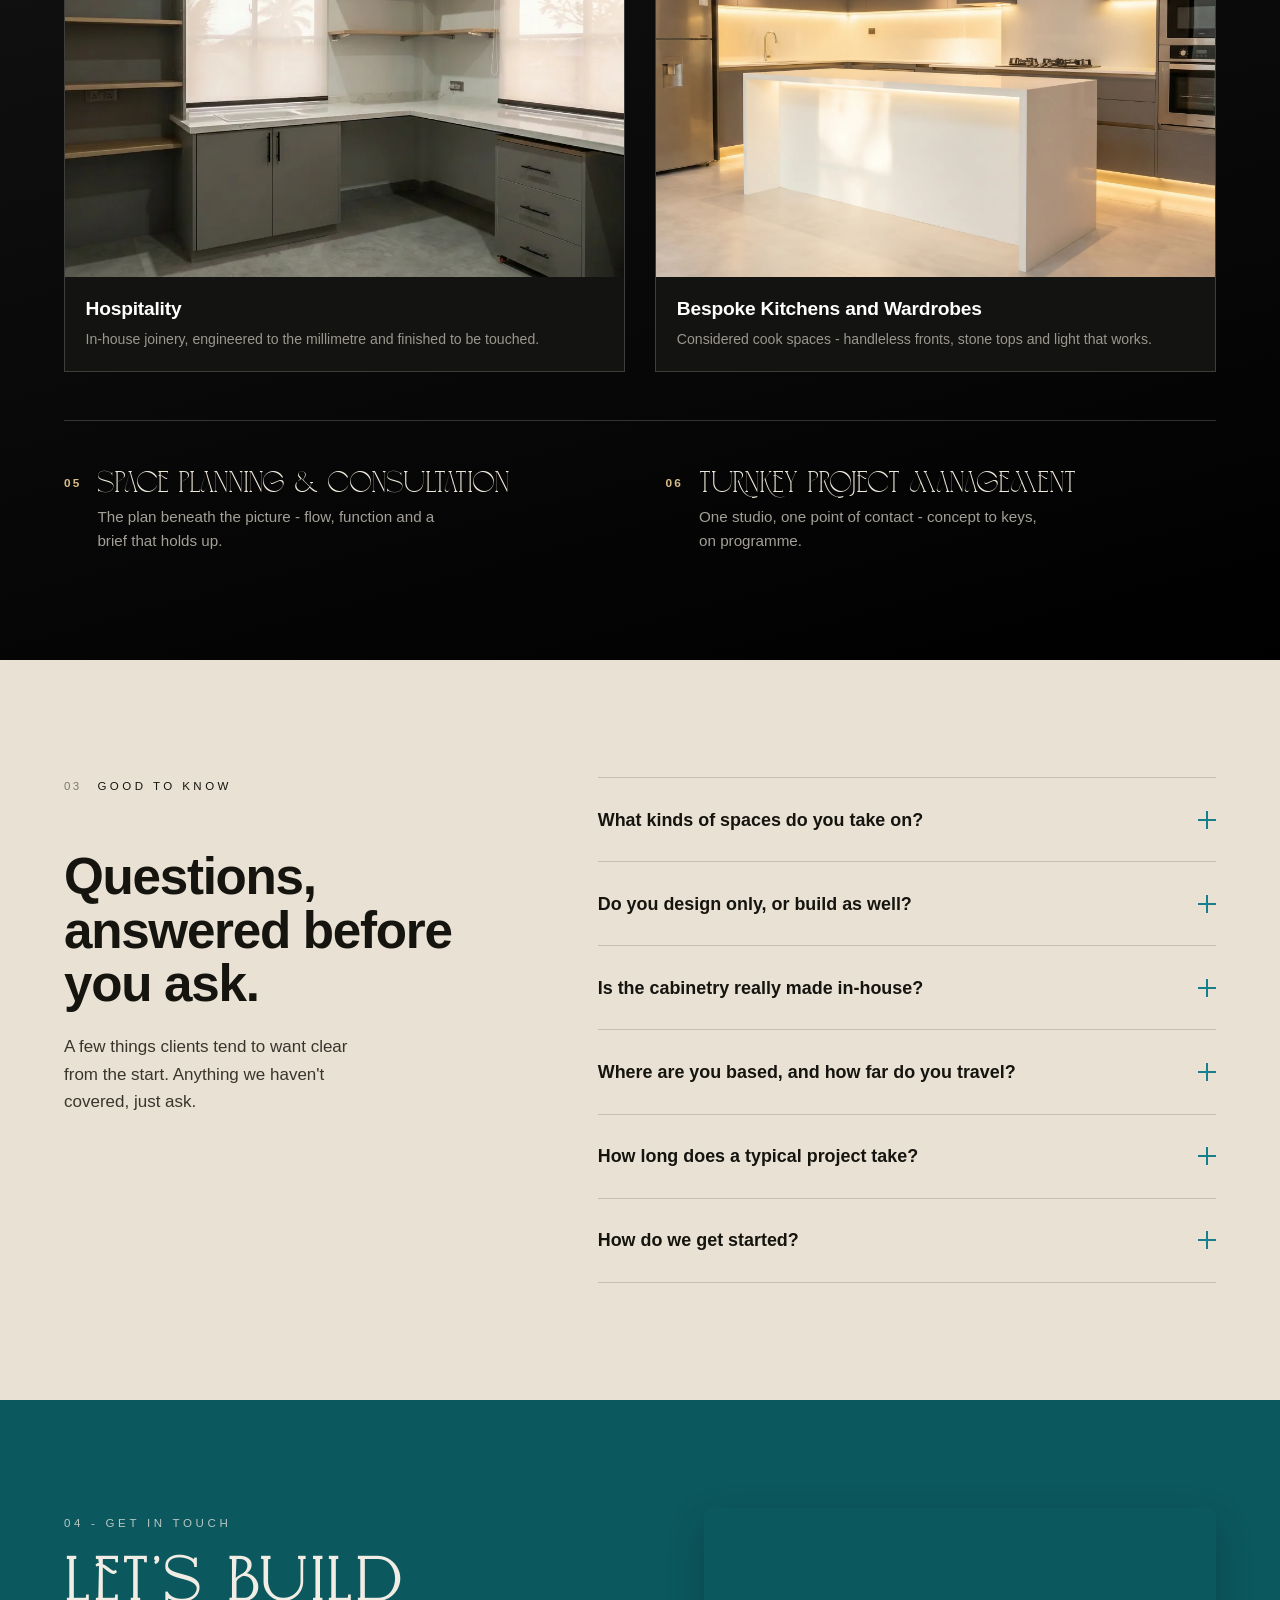
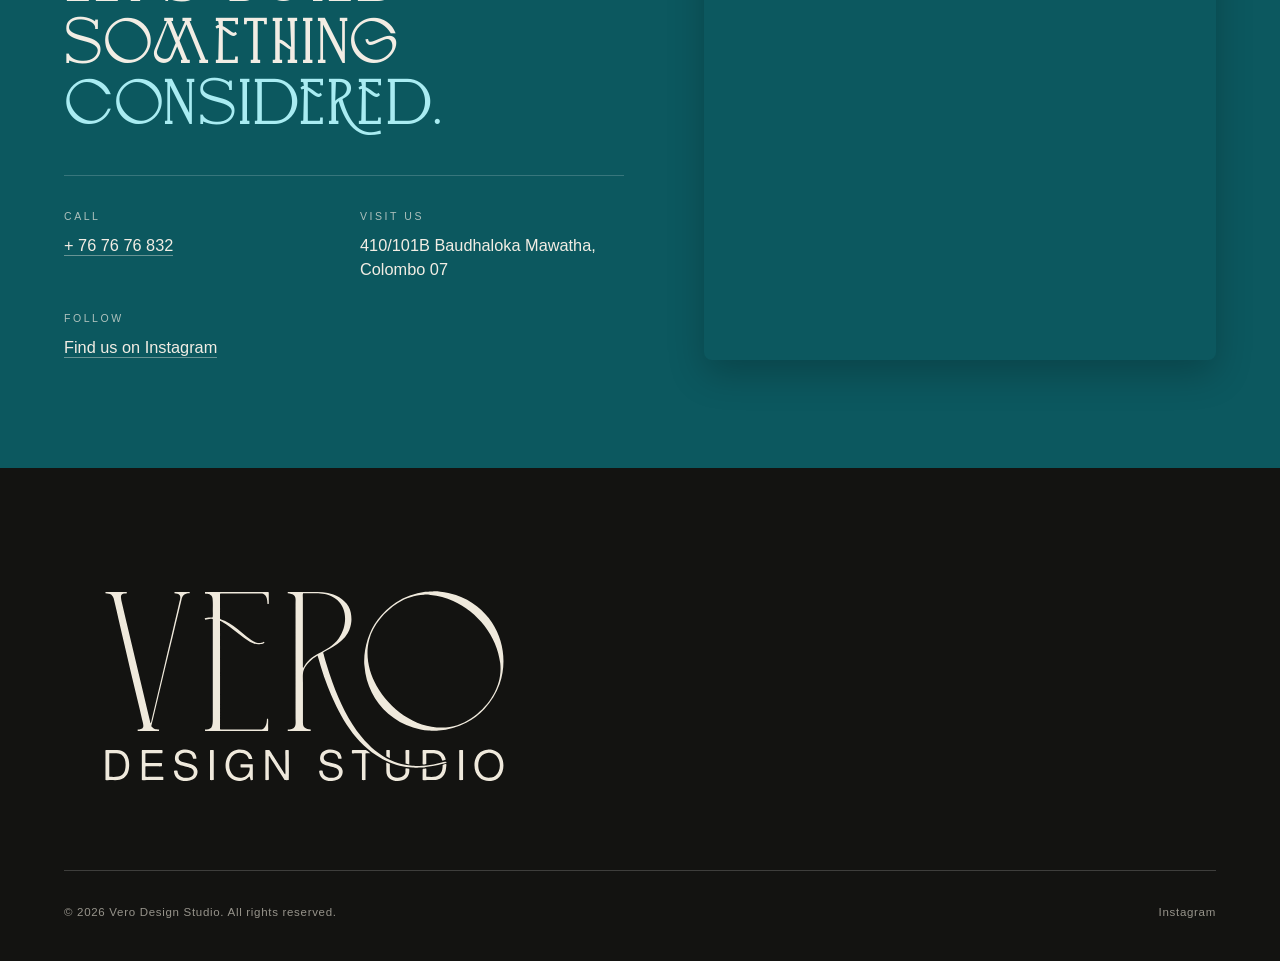
==== commit d56d3d58: "Rename What We Do cards: Hospitality, Bespoke Kitchens and Wardrobes Co-Authored-By: Claude Opus 4.8" ====
--- a/index.html
+++ b/index.html
@@ -165,14 +165,14 @@
       <a class="svc" data-reveal style="--d:.12s">
         <span class="svc__media"><img loading="lazy" decoding="async" src="assets/img/joinery-shelving.webp" alt="Built-in shelving and space planning detail"><span class="svc__num">03</span></span>
         <span class="svc__body">
-          <span class="svc__title">Bespoke Cabinetry &amp; Joinery</span>
+          <span class="svc__title">Hospitality</span>
           <span class="svc__desc">In-house joinery, engineered to the millimetre and finished to be touched.</span>
         </span>
       </a>
       <a class="svc" data-reveal>
         <span class="svc__media"><img loading="lazy" decoding="async" src="assets/img/kitchen-grey.webp" alt="Modern kitchen with waterfall island and warm lighting"><span class="svc__num">04</span></span>
         <span class="svc__body">
-          <span class="svc__title">Kitchens</span>
+          <span class="svc__title">Bespoke Kitchens and Wardrobes</span>
           <span class="svc__desc">Considered cook spaces - handleless fronts, stone tops and light that works.</span>
         </span>
       </a>
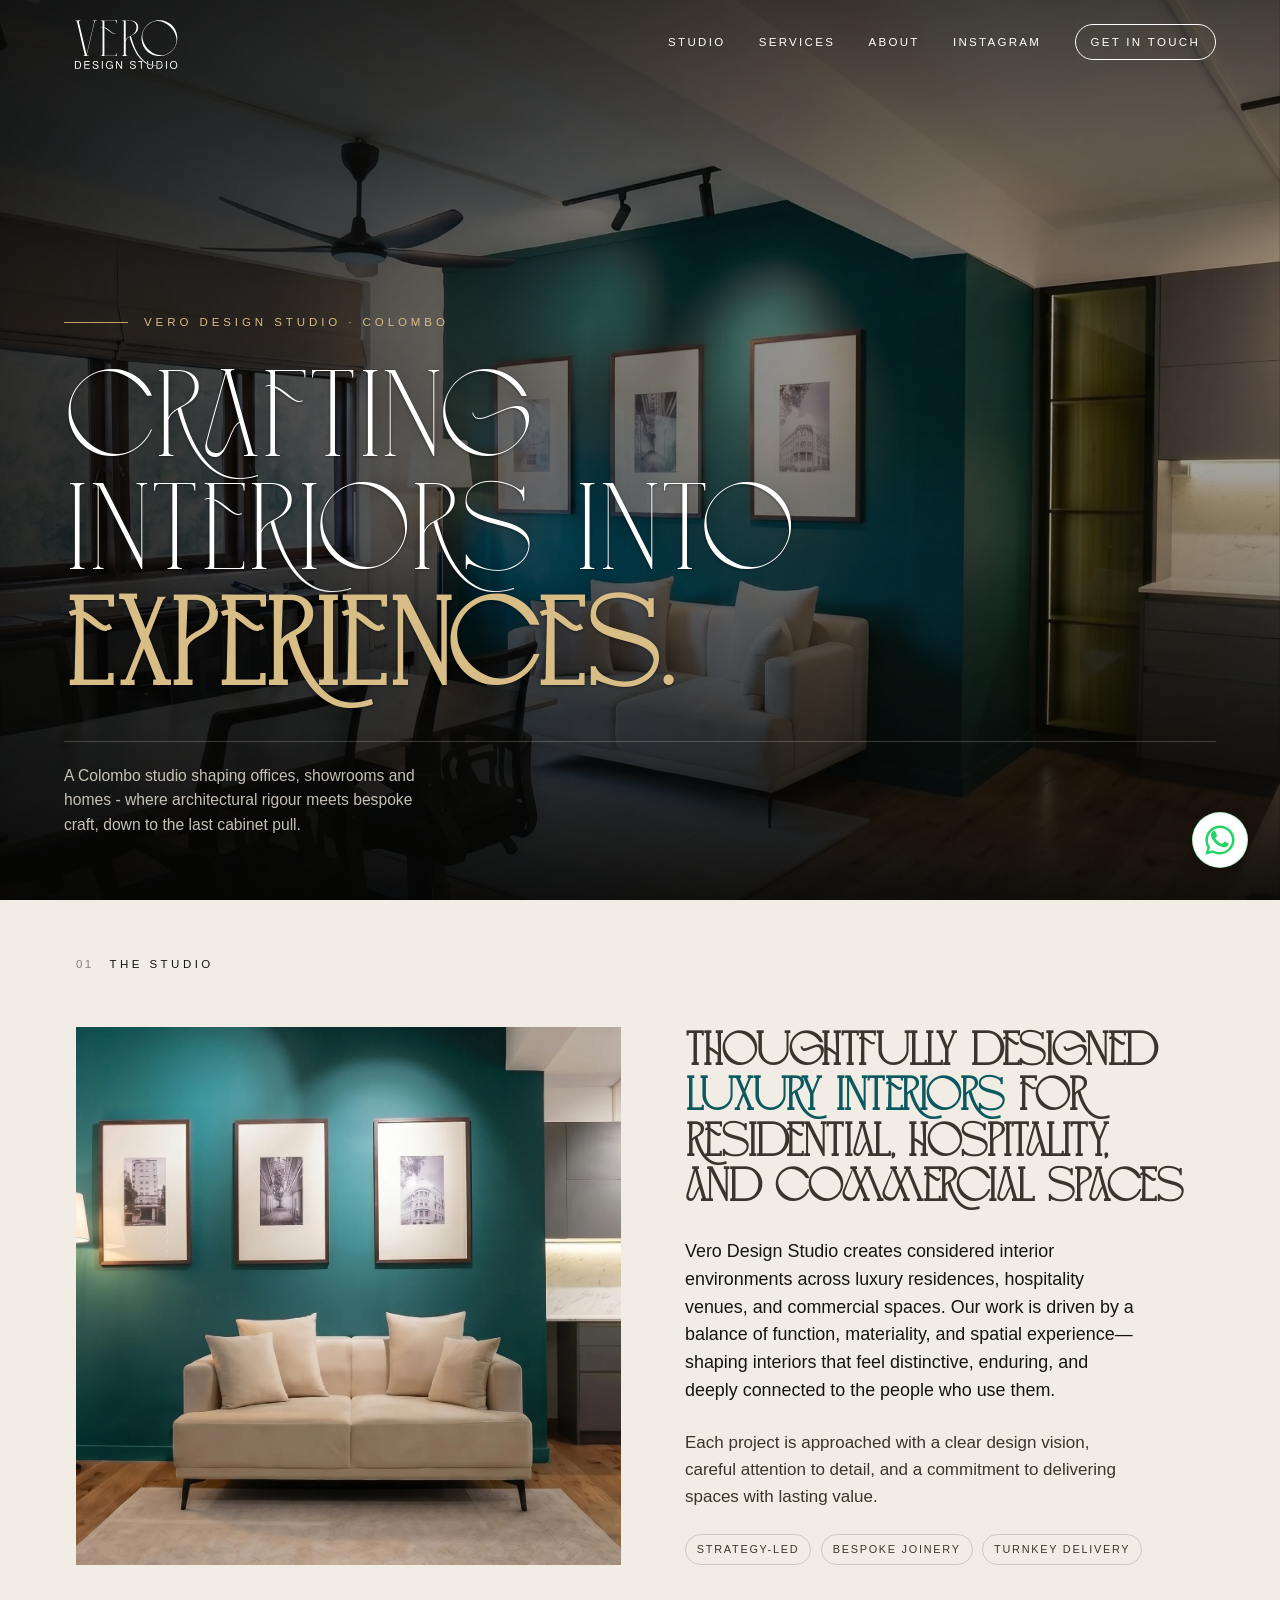
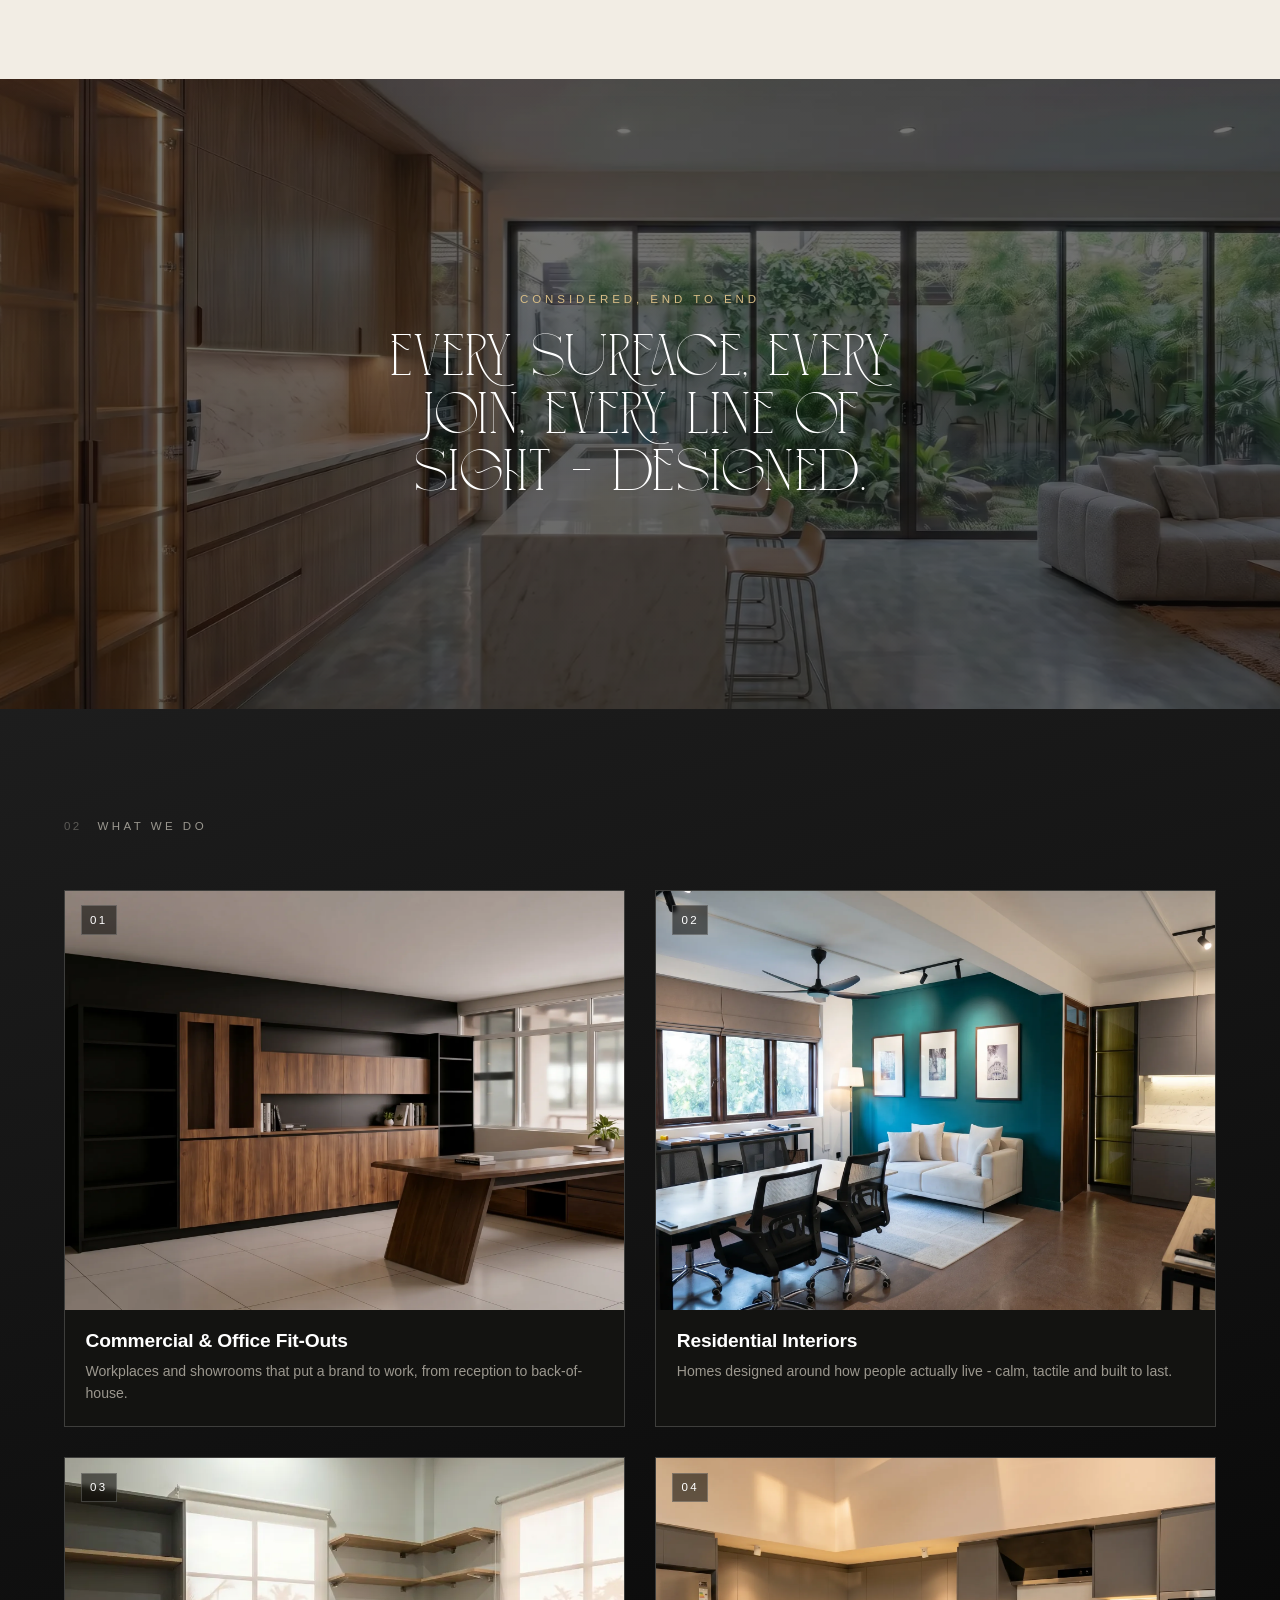
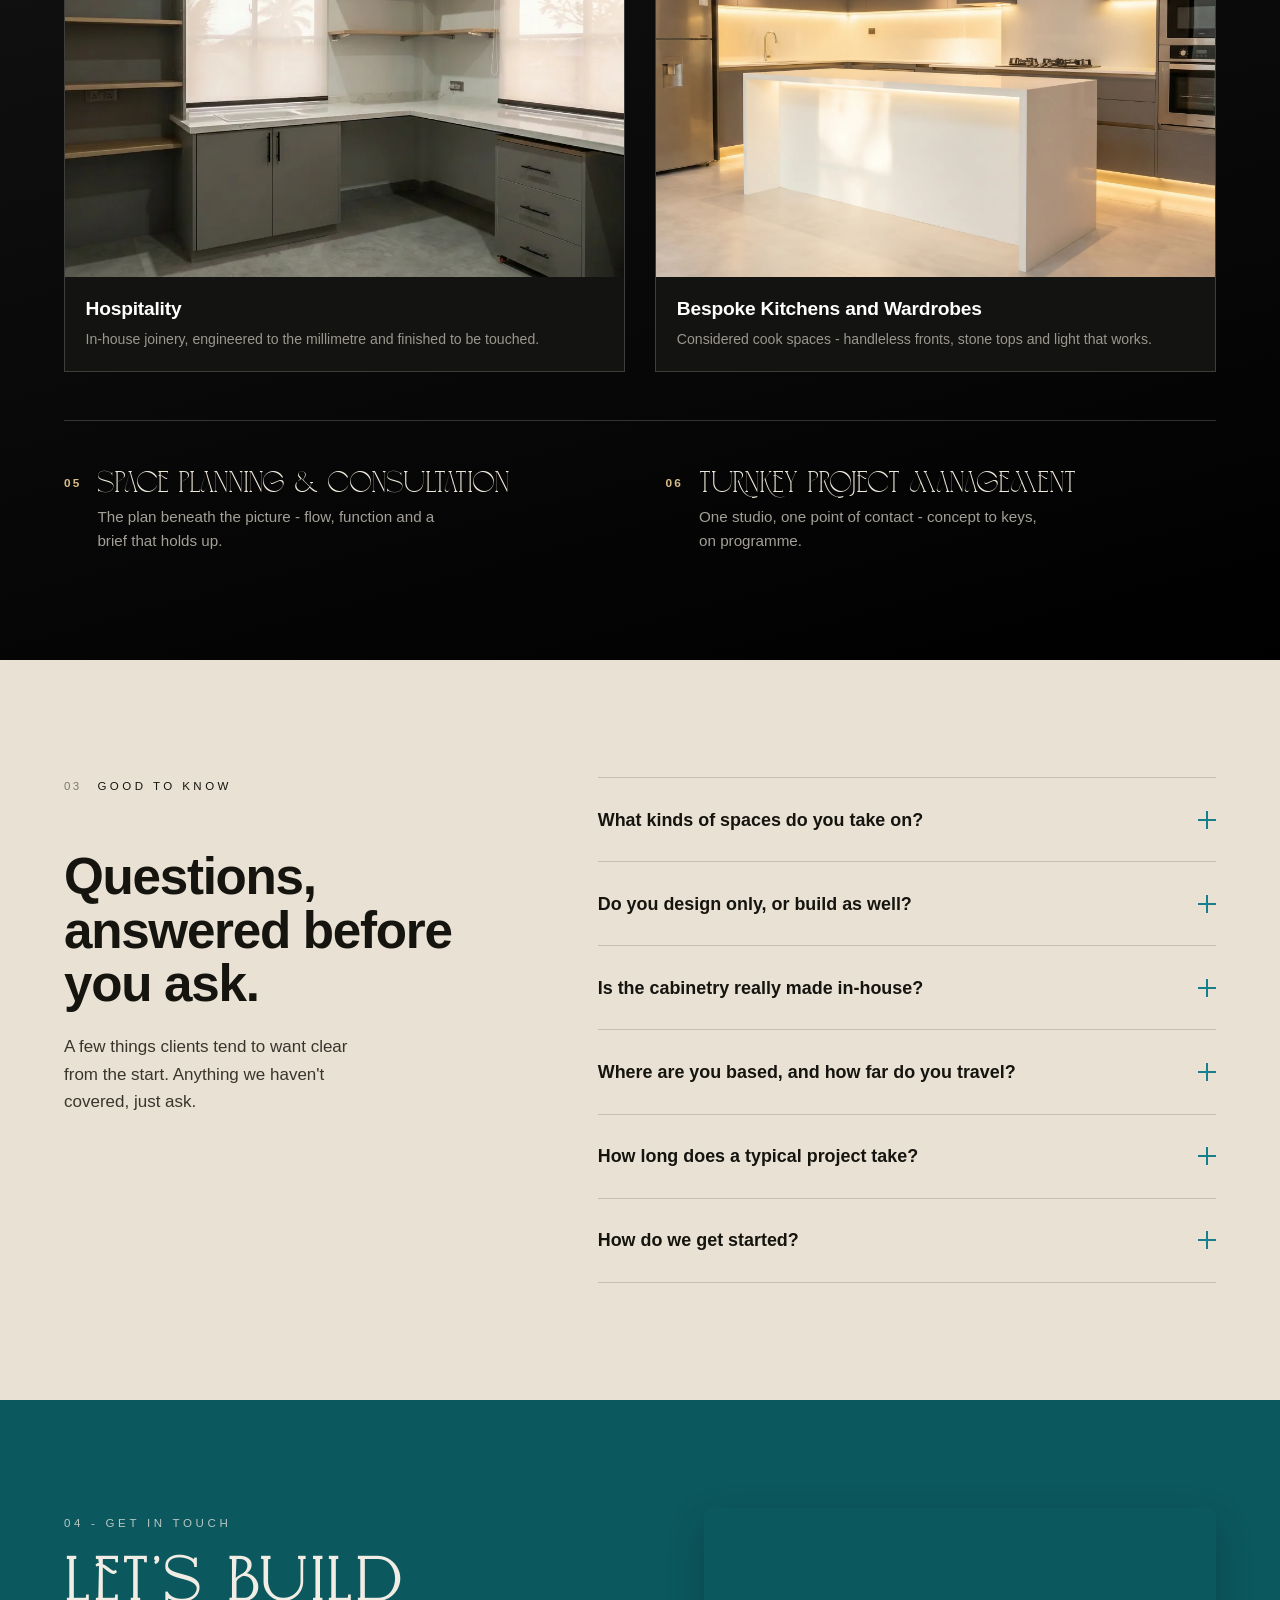
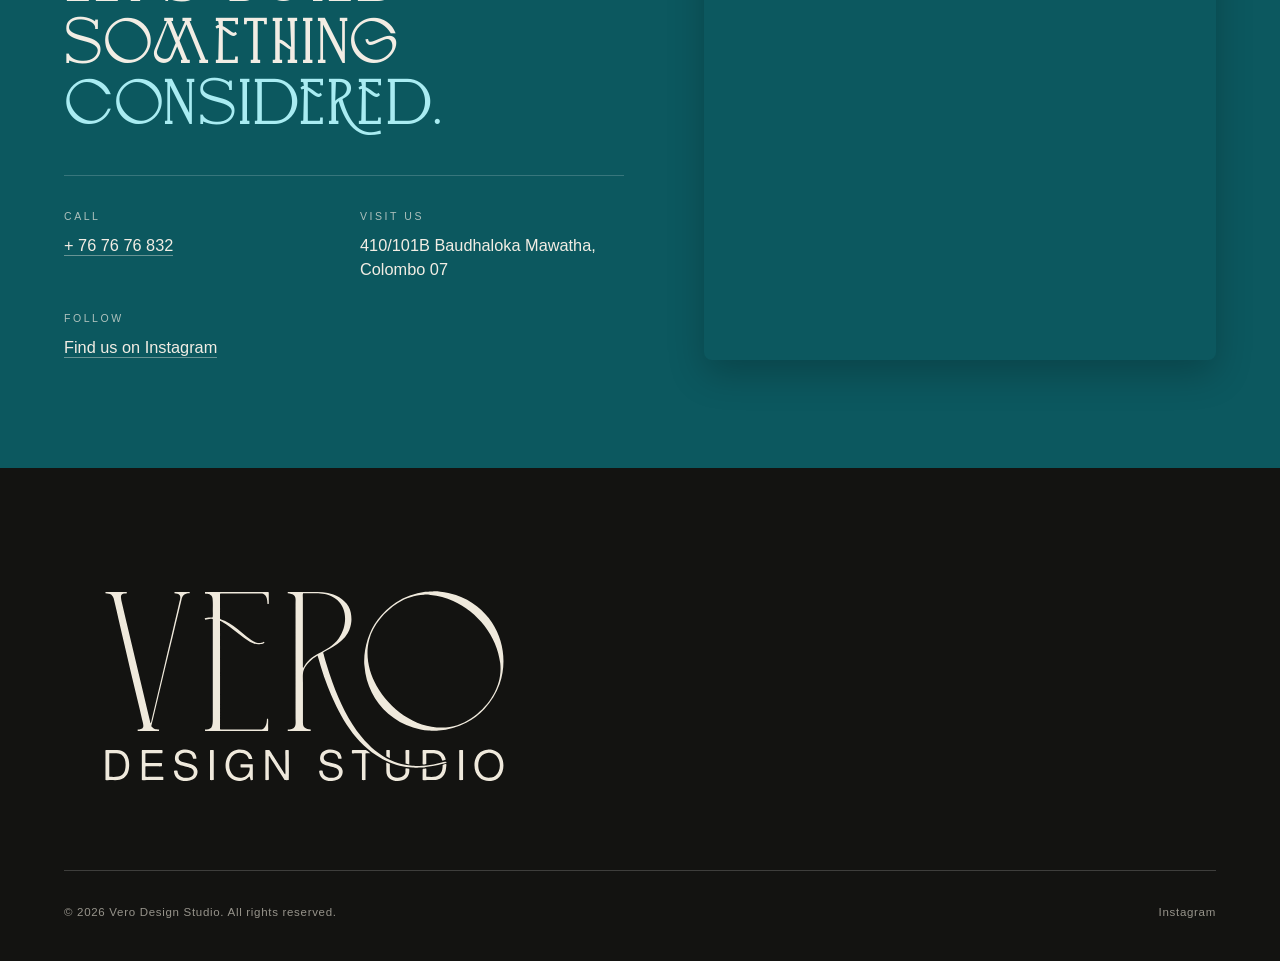
==== commit 9ee270bc: "Update Instagram link to vero.designstudio Co-Authored-By: Claude Opus 4.8 <noreply@anthropic.com>" ====
--- a/index.html
+++ b/index.html
@@ -60,7 +60,7 @@
     <a href="#philosophy">Studio</a>
     <a href="#services">Services</a>
     <a href="about.html">About</a>
-    <a class="nav__inst" href="https://www.instagram.com/vero.projects/" target="_blank" rel="noopener">Instagram</a>
+    <a class="nav__inst" href="https://www.instagram.com/vero.designstudio/" target="_blank" rel="noopener">Instagram</a>
     <a class="nav__cta" href="#contact">Get in Touch</a>
   </nav>
   <button class="nav__menu-btn" id="menuBtn" aria-label="Open menu" aria-expanded="false" aria-controls="mobileMenu">
@@ -78,7 +78,7 @@
   </nav>
   <div class="mobile-menu__foot">
     <a class="mobile-menu__cta" href="#contact" data-mm="">Get in Touch <span aria-hidden="true">↗</span></a>
-    <a class="mobile-menu__inst" href="https://www.instagram.com/vero.projects/" target="_blank" rel="noopener">Find us on Instagram</a>
+    <a class="mobile-menu__inst" href="https://www.instagram.com/vero.designstudio/" target="_blank" rel="noopener">Find us on Instagram</a>
   </div>
 </div>
 
@@ -257,7 +257,7 @@
           </div>
           <div class="detail">
             <div class="k">Follow</div>
-            <div class="v"><a href="https://www.instagram.com/vero.projects/" target="_blank" rel="noopener">Find us on Instagram</a></div>
+            <div class="v"><a href="https://www.instagram.com/vero.designstudio/" target="_blank" rel="noopener">Find us on Instagram</a></div>
           </div>
         </div>
       </div>
@@ -279,7 +279,7 @@
     <div class="footer__bottom">
       <span>&copy; 2026 Vero Design Studio. All rights reserved.</span>
       <div class="footer__links">
-        <a href="https://www.instagram.com/vero.projects/" target="_blank" rel="noopener">Instagram</a>
+        <a href="https://www.instagram.com/vero.designstudio/" target="_blank" rel="noopener">Instagram</a>
       </div>
     </div>
   </div>
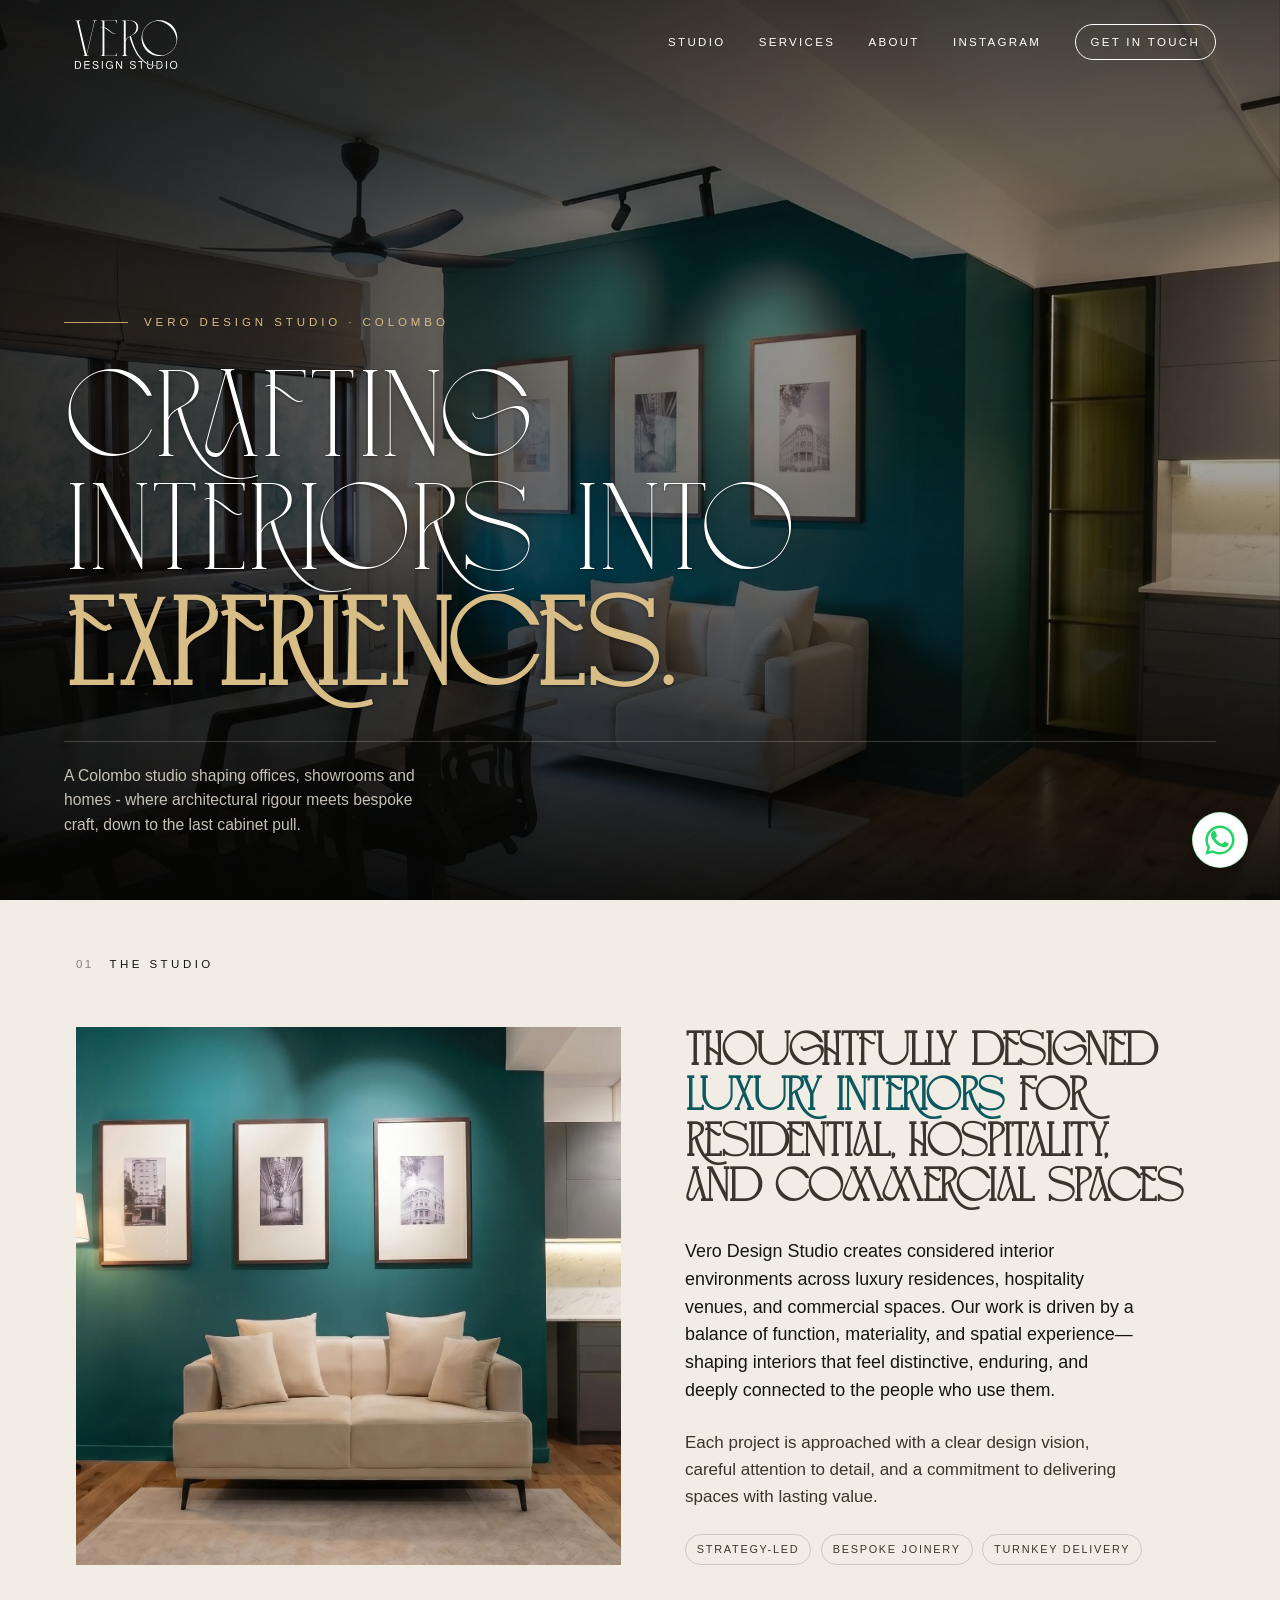
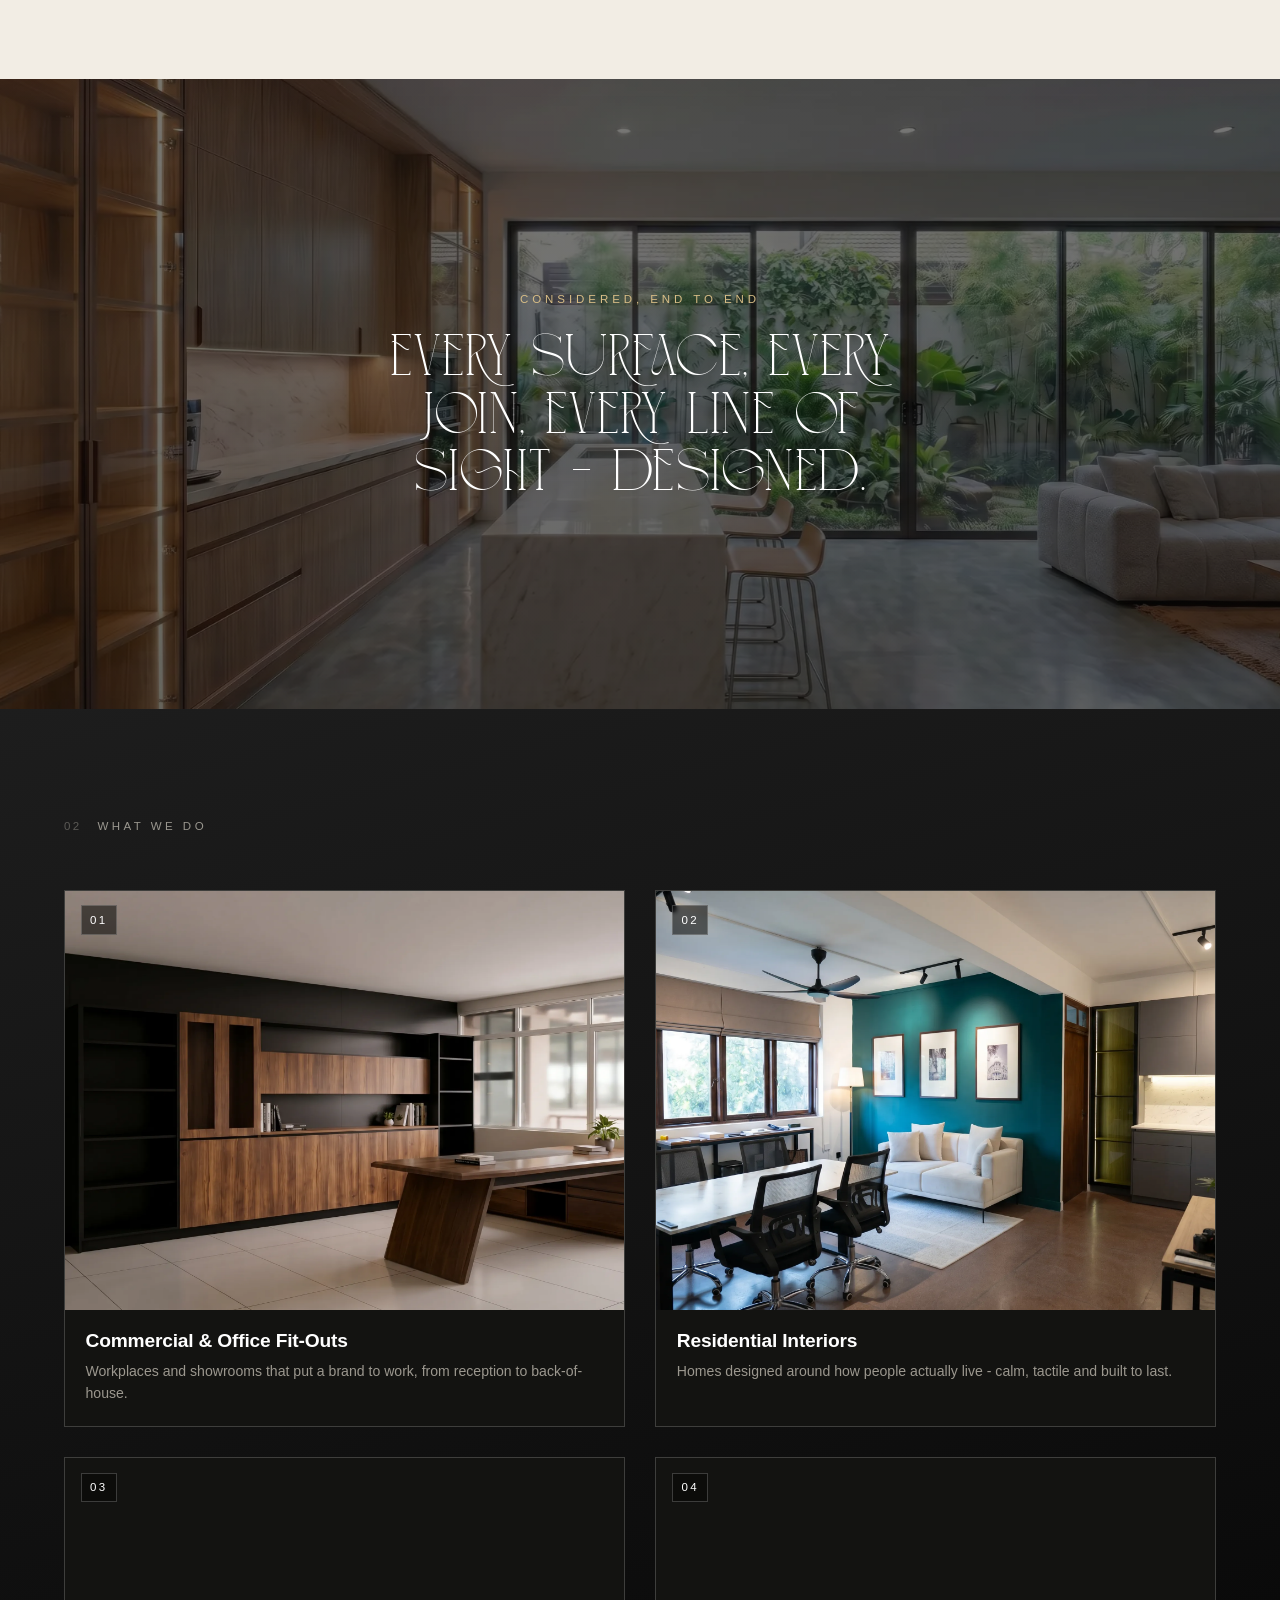
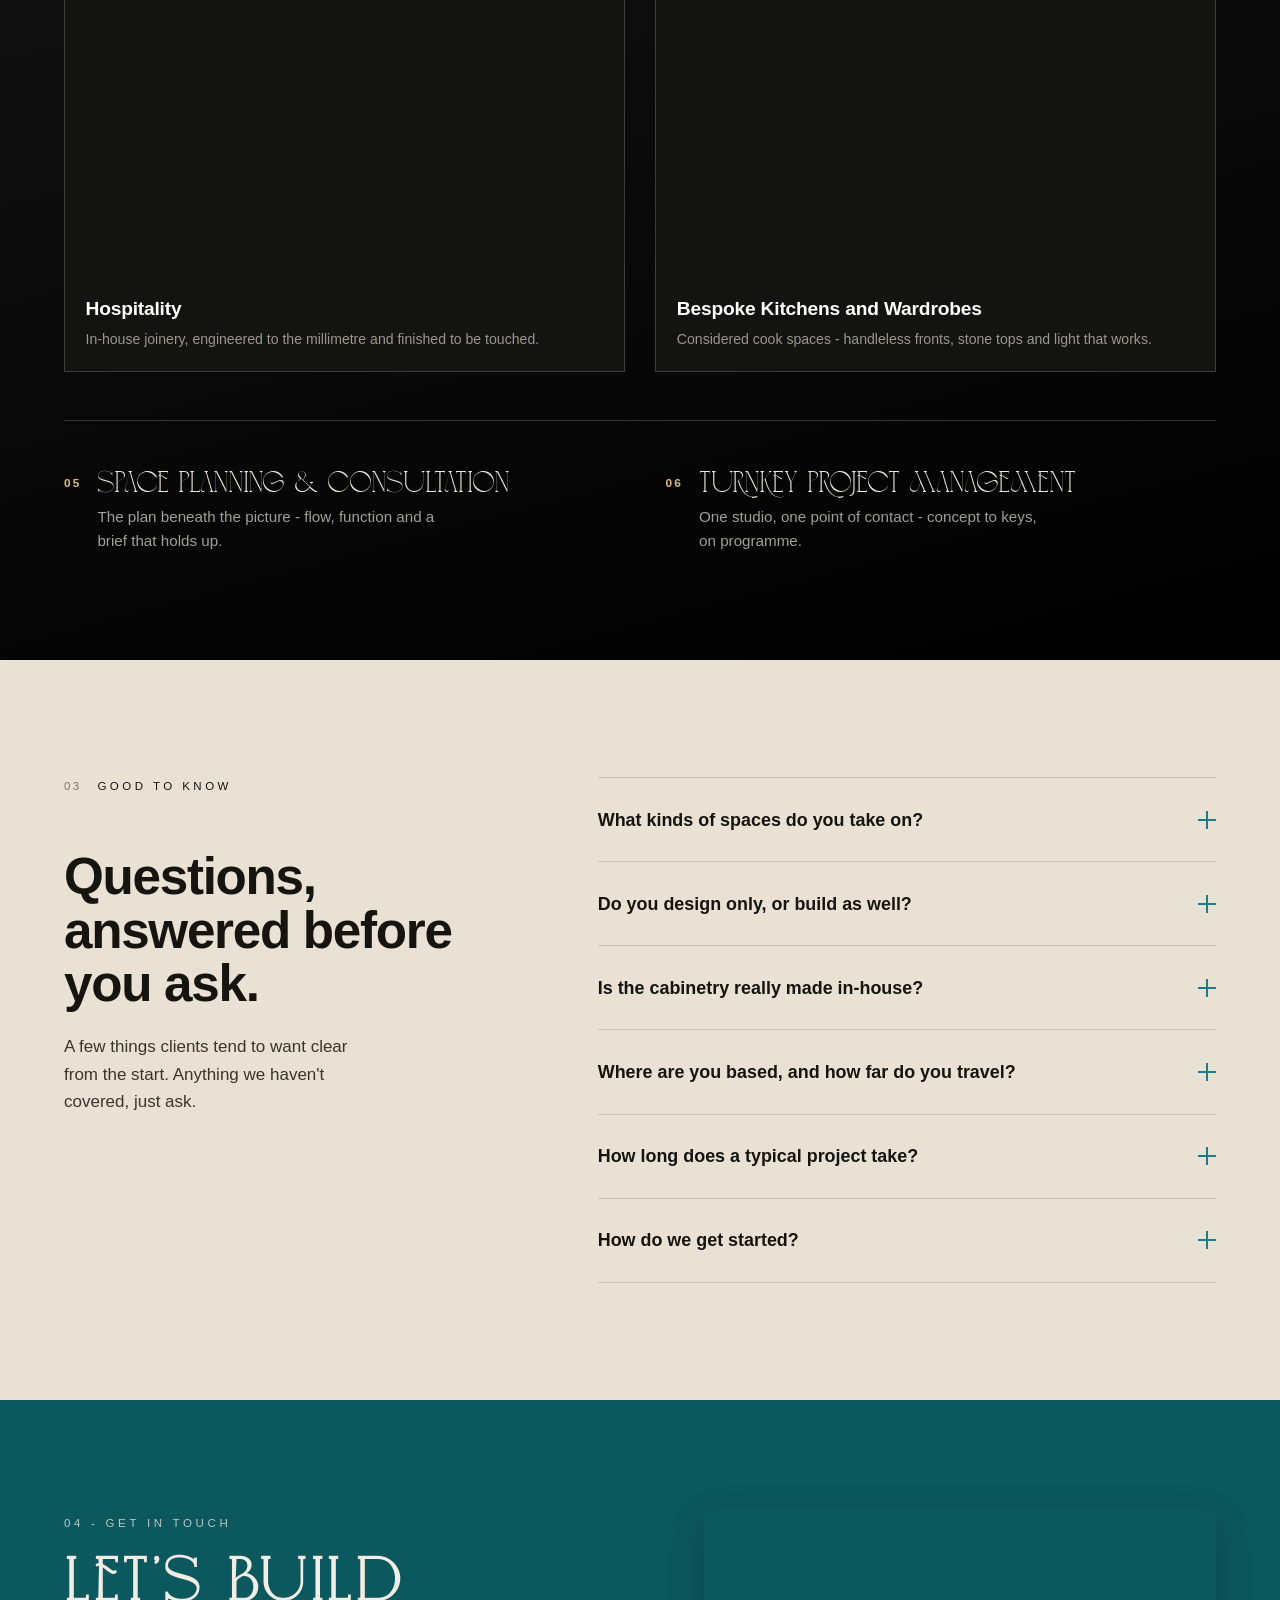
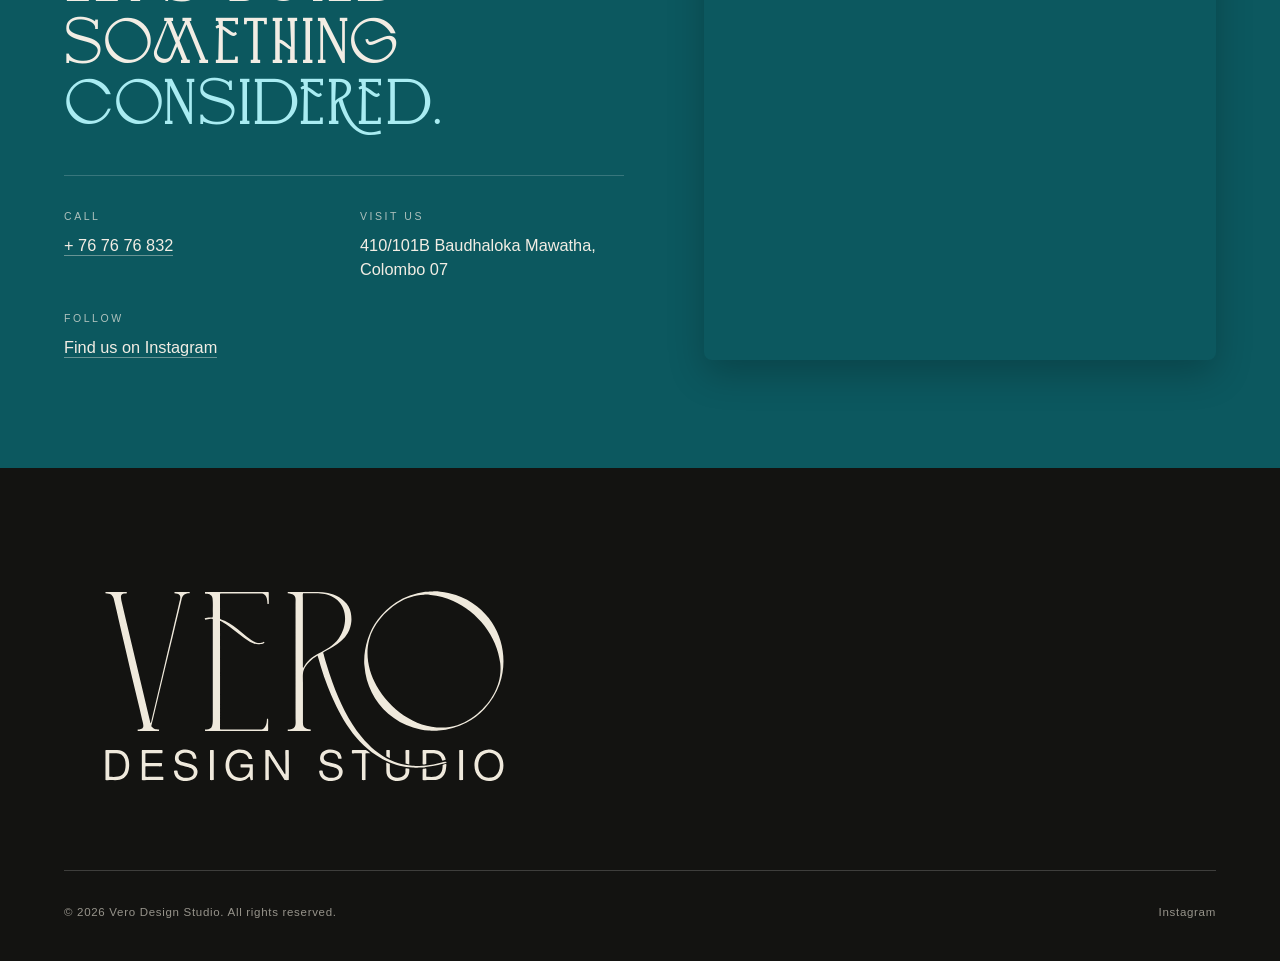
==== commit 69b9faf1: "Keep homepage URL clean: logo to root, strip /index.html and hash Co-Authored-By: Claude Opus 4.8 <n" ====
--- a/index.html
+++ b/index.html
@@ -53,7 +53,7 @@
 
 <!-- ===================== NAV ===================== -->
 <header class="nav" id="nav">
-  <a class="nav__brand" href="#top" aria-label="VERO Design Studio">
+  <a class="nav__brand" href="/" aria-label="VERO Design Studio">
     <span class="brand-logo"></span>
   </a>
   <nav class="nav__links">
@@ -289,6 +289,6 @@
 <a class="wa-bubble" href="https://wa.me/94767676832" target="_blank" rel="noopener" aria-label="Chat with us on WhatsApp">
   <svg viewBox="0 0 32 32" width="30" height="30" aria-hidden="true" fill="currentColor"><path d="M16 .4C7.4.4.4 7.4.4 16c0 2.8.7 5.5 2.1 7.9L.3 31.6l7.9-2.1c2.3 1.3 4.9 1.9 7.6 1.9h.1c8.6 0 15.6-7 15.6-15.6C31.6 7.4 24.6.4 16 .4zm0 28.5c-2.4 0-4.7-.6-6.7-1.8l-.5-.3-4.7 1.2 1.3-4.6-.3-.5c-1.3-2.1-2-4.5-2-7C3.3 9 9 3.3 16 3.3S28.7 9 28.7 16 23 28.9 16 28.9zm8.5-9.6c-.5-.2-2.8-1.4-3.2-1.5-.4-.2-.8-.2-1.1.2-.3.5-1.2 1.5-1.5 1.8-.3.3-.6.3-1 .1-.5-.2-2-.7-3.8-2.3-1.4-1.2-2.3-2.8-2.6-3.3-.3-.5 0-.7.2-1 .2-.2.5-.6.7-.8.2-.3.3-.5.5-.8.2-.3.1-.6 0-.8-.1-.2-1.1-2.6-1.5-3.6-.4-.9-.8-.8-1.1-.8h-1c-.3 0-.8.1-1.2.6-.4.5-1.6 1.5-1.6 3.8s1.6 4.4 1.9 4.7c.2.3 3.2 4.9 7.8 6.9 1.1.5 1.9.8 2.6 1 1.1.3 2.1.3 2.9.2.9-.1 2.8-1.1 3.2-2.3.4-1.1.4-2.1.3-2.3-.1-.2-.4-.3-.9-.5z"/></svg>
 </a>
-<script src="script.js?v=2"></script>
+<script src="script.js?v=3"></script>
 </body>
 </html>
